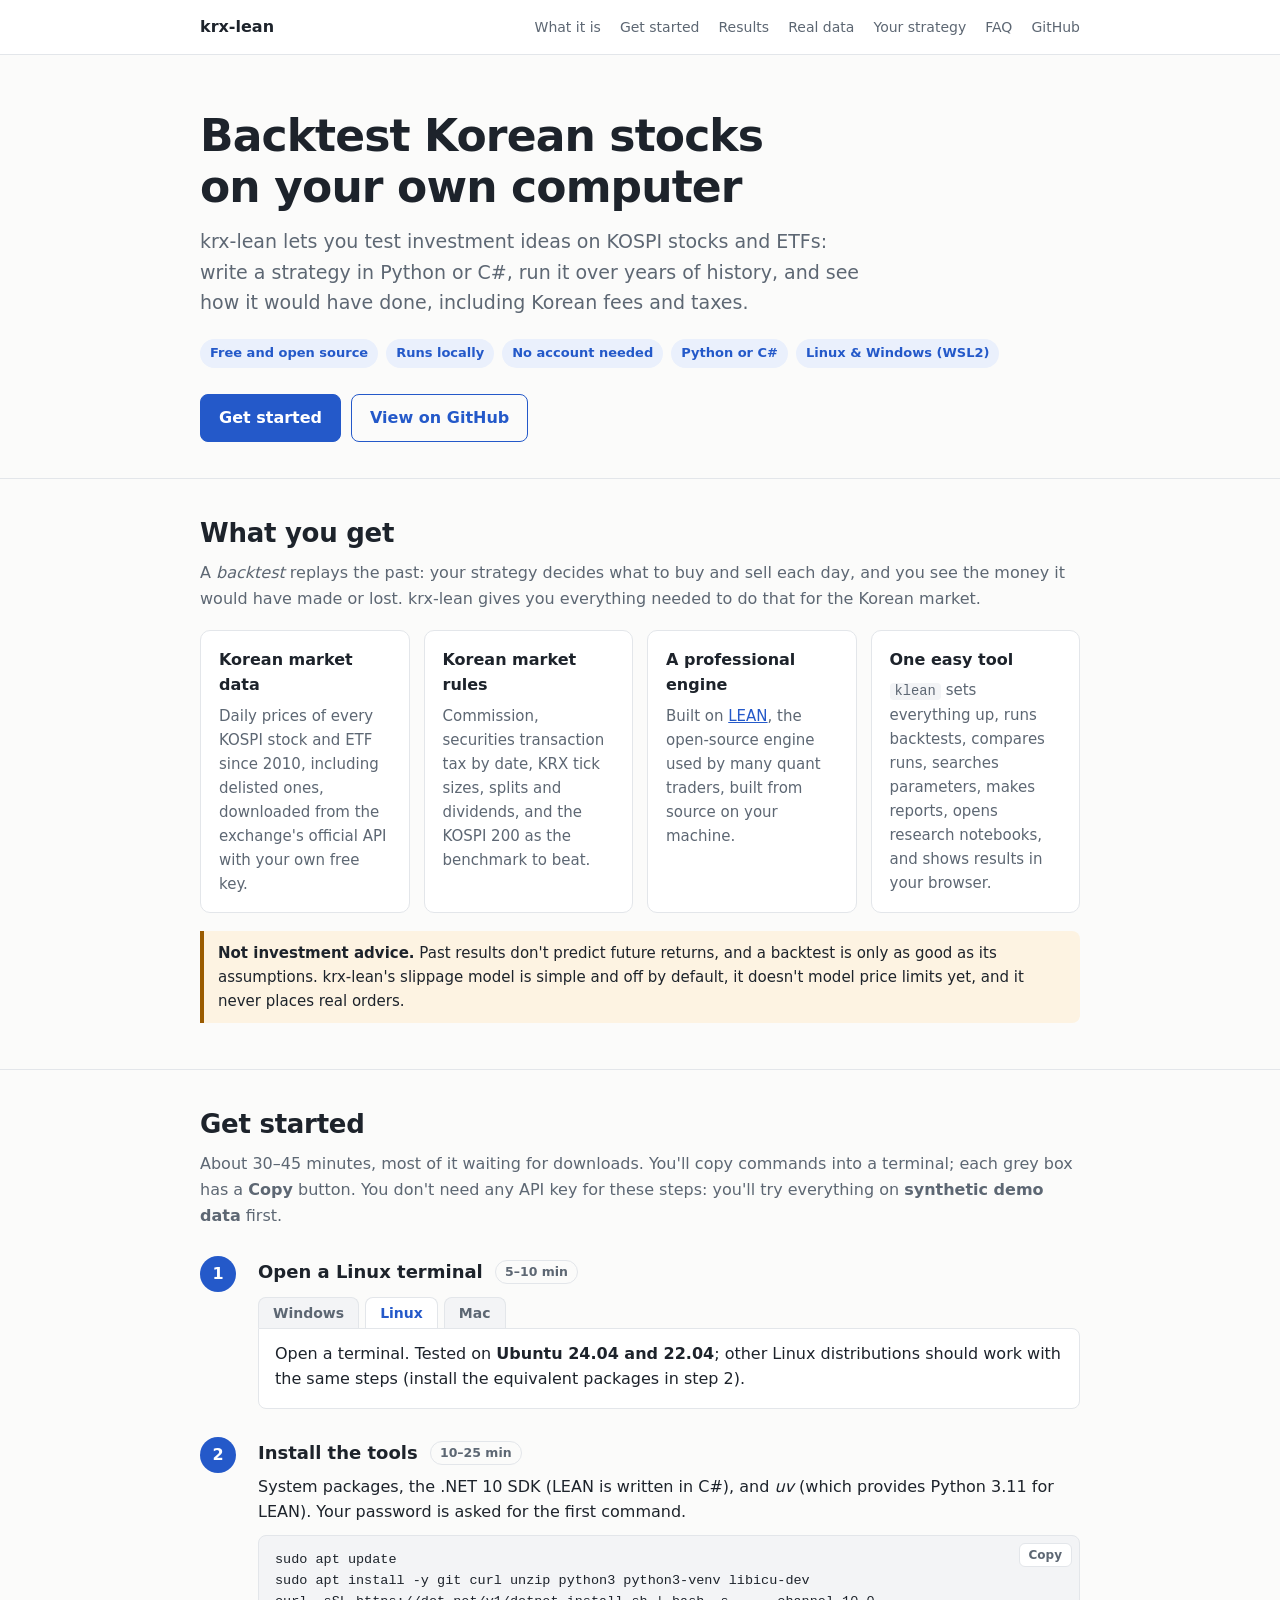
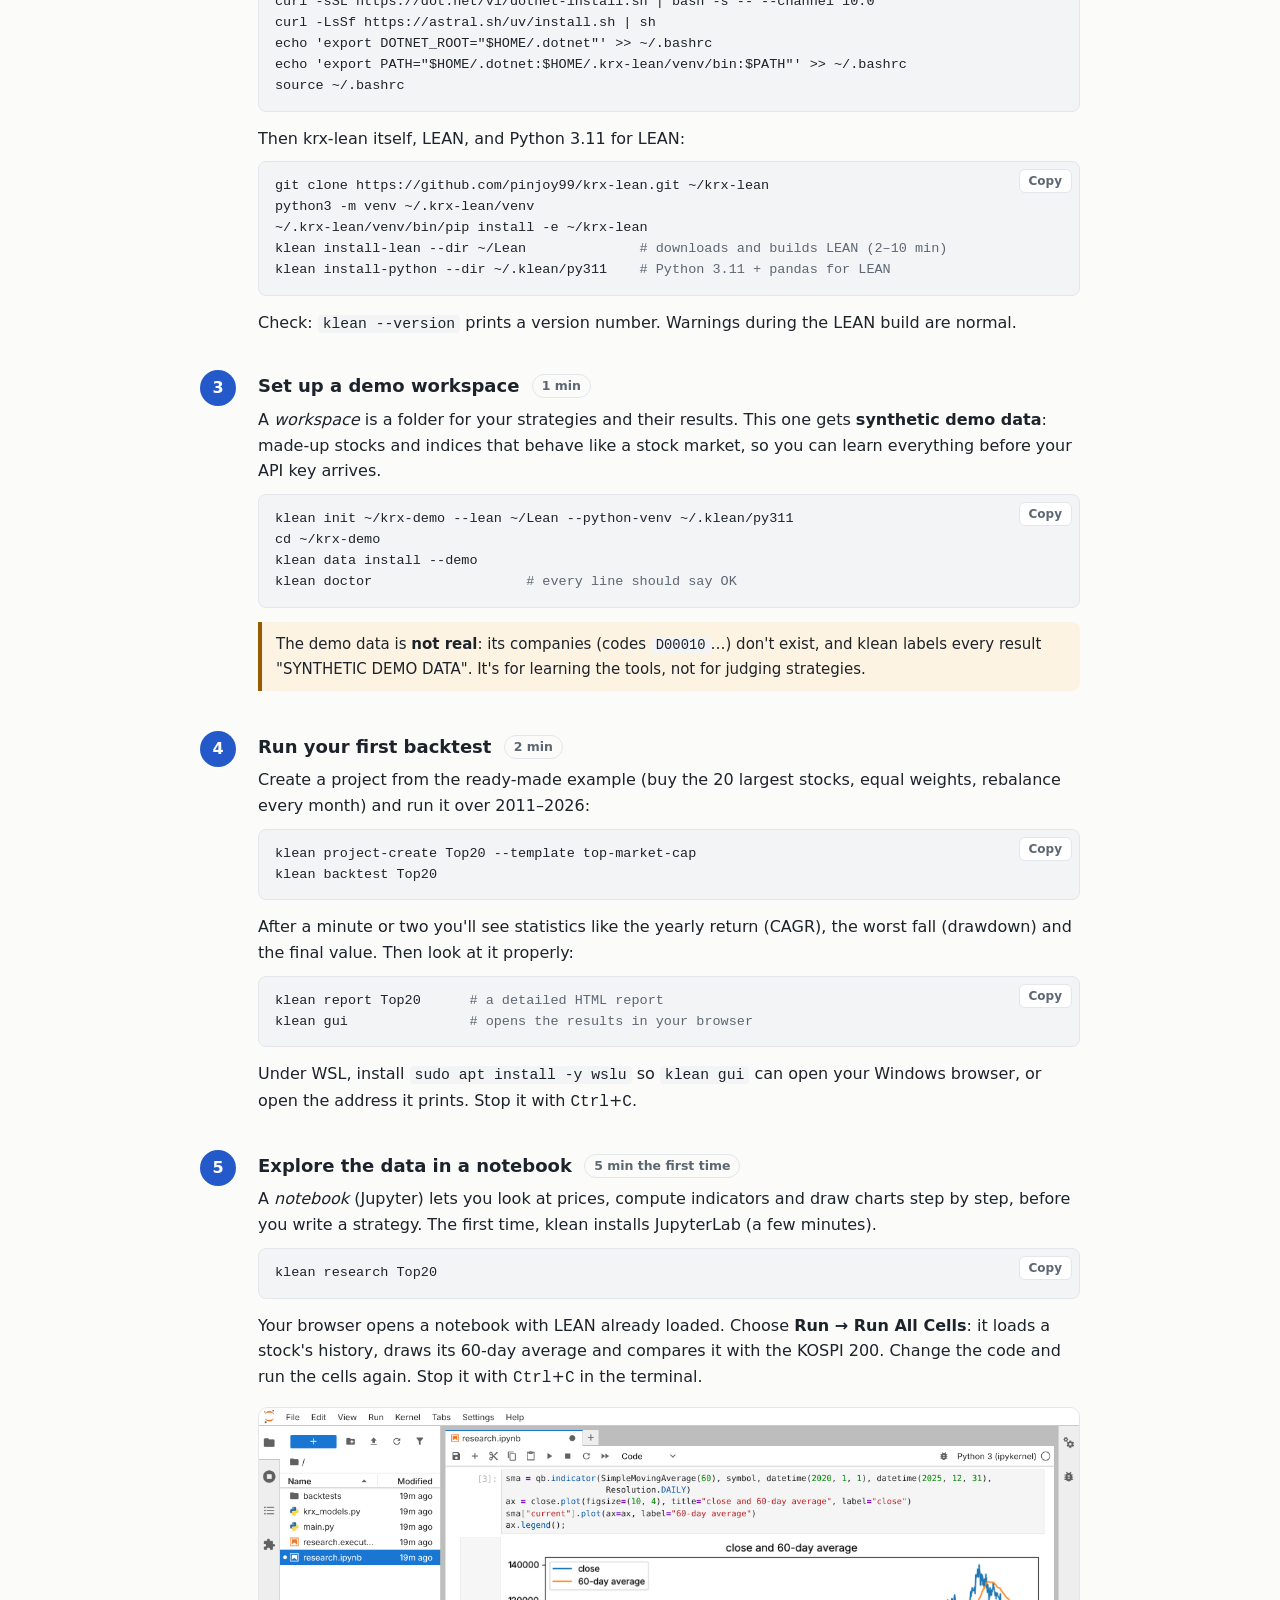
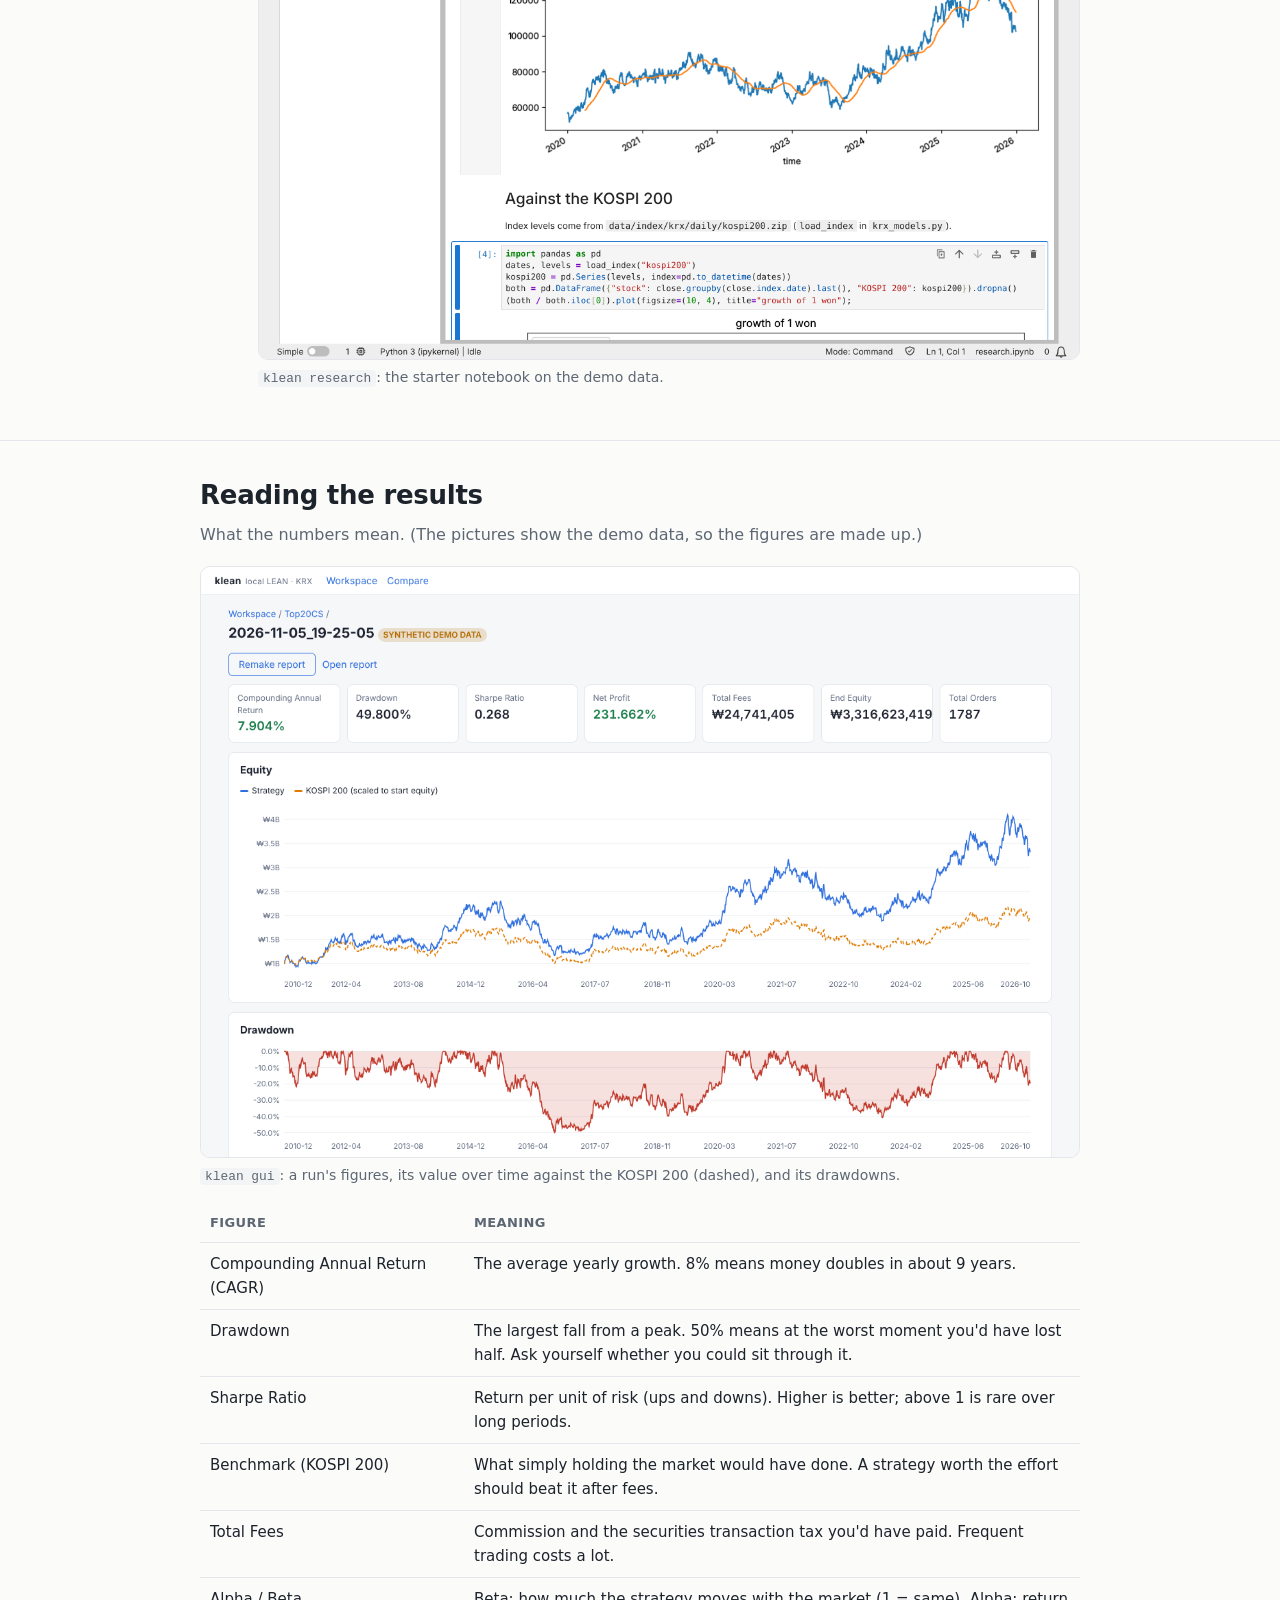
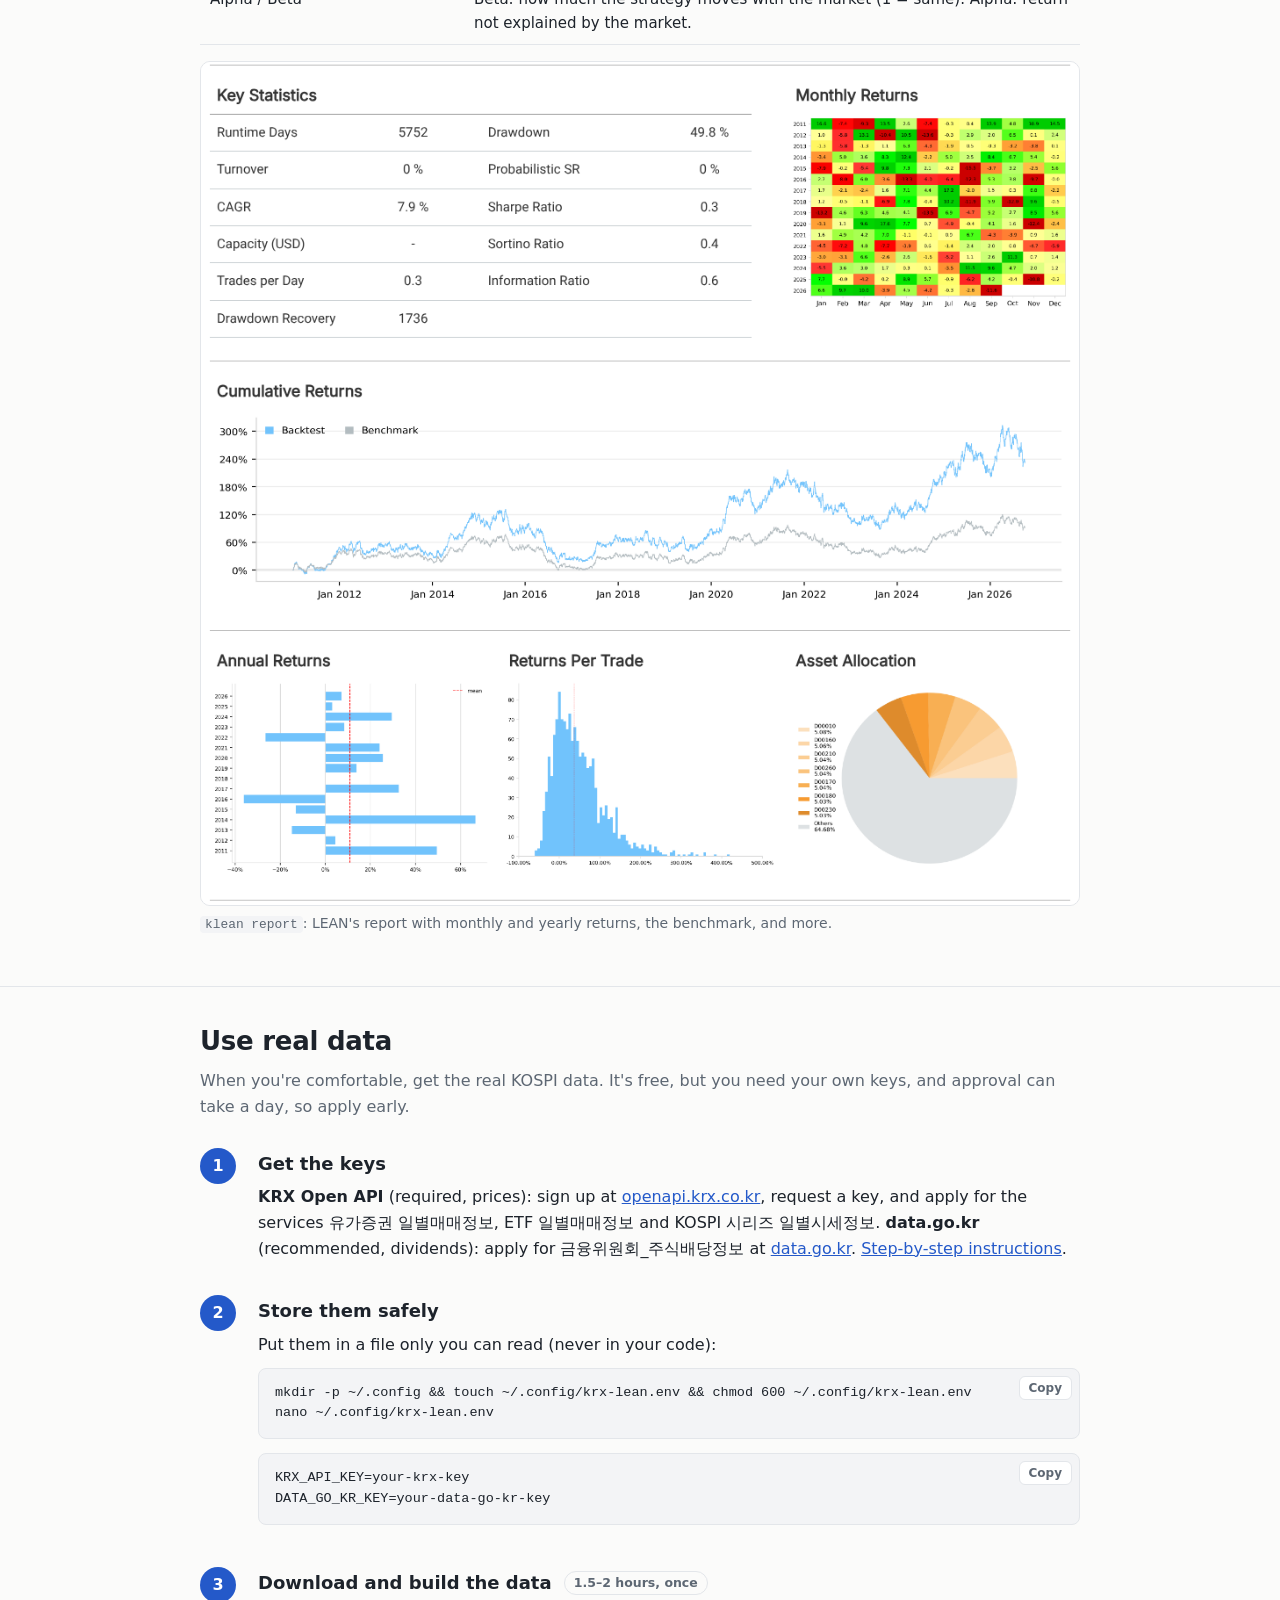
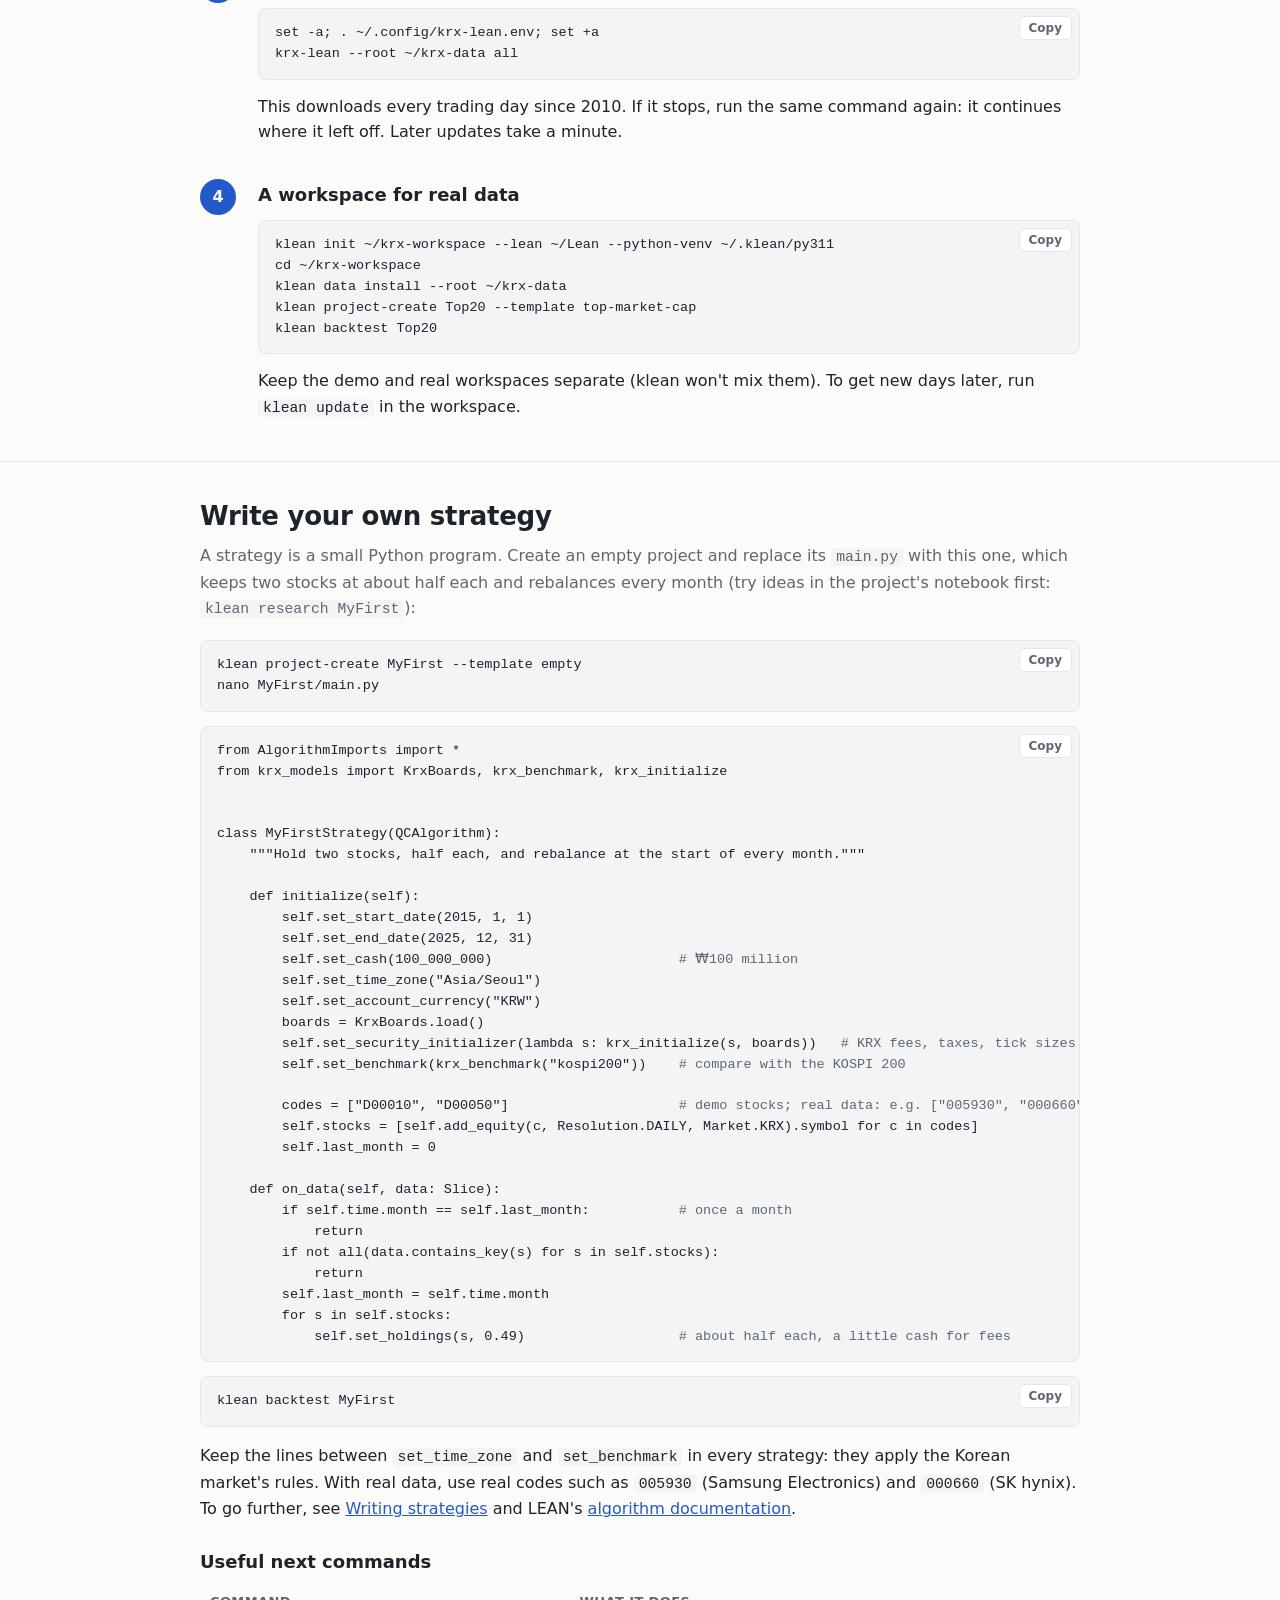
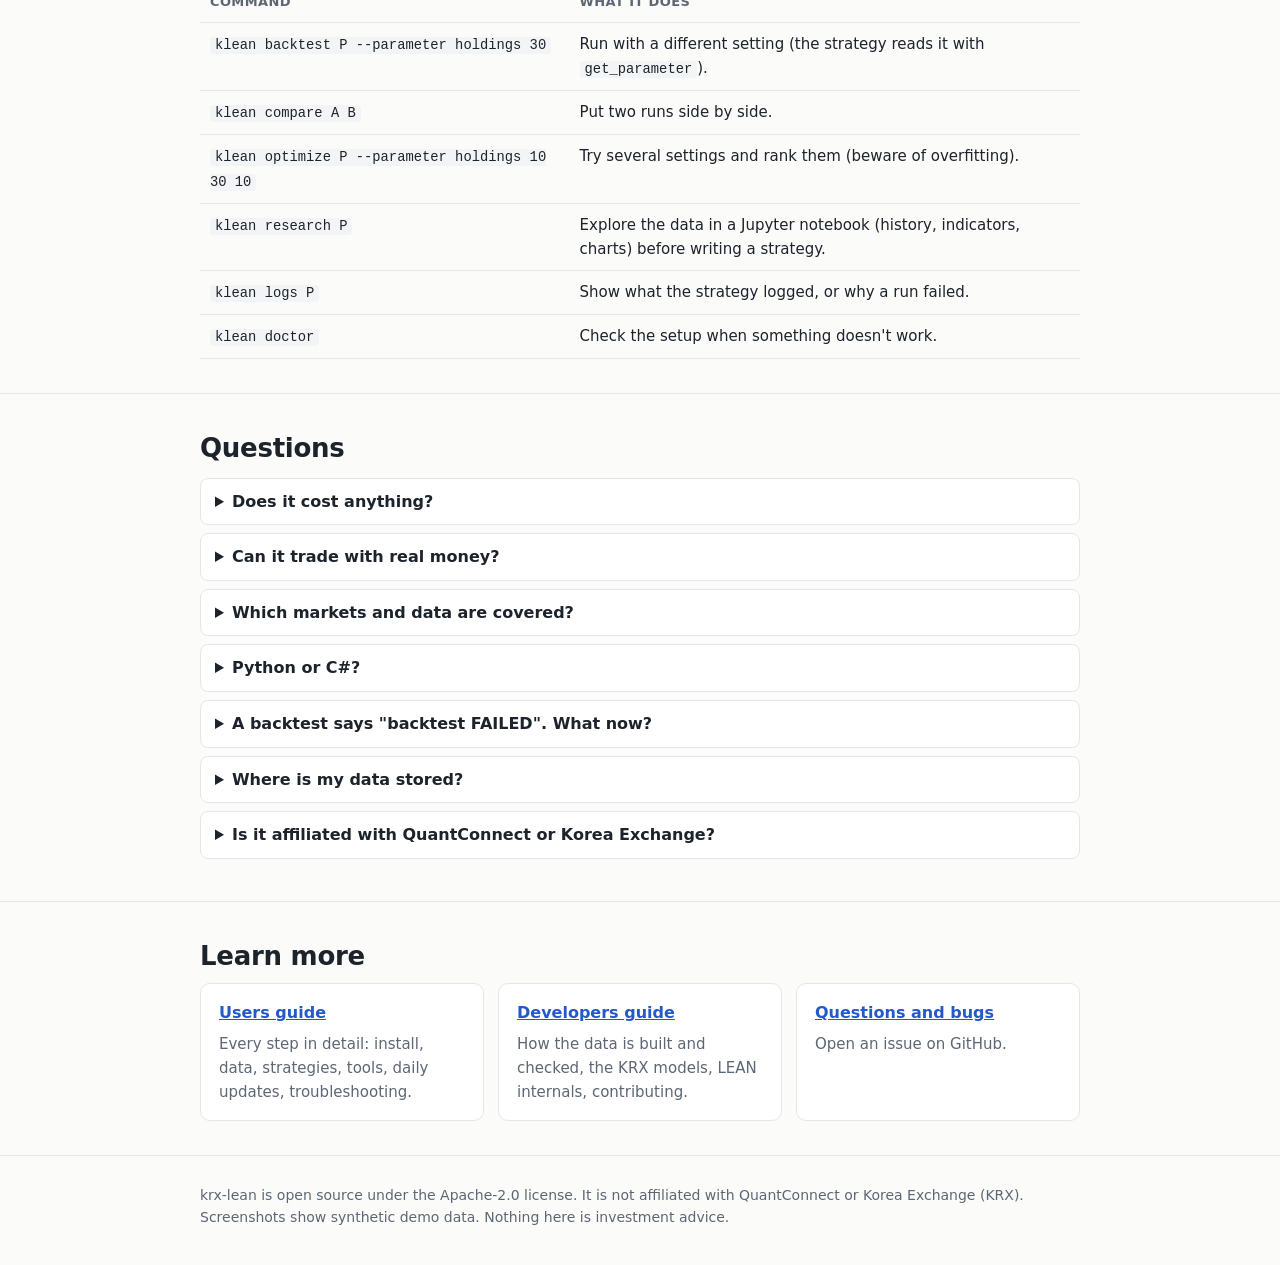
==== docs/index.html @ 88edeed0 "0.0.6: slippage model, klean update, models check - KrxSlippageModel in C# and Python: N KRX ticks p" ====
<!doctype html>
<html lang="en">
<head>
<meta charset="utf-8">
<meta name="viewport" content="width=device-width, initial-scale=1">
<title>krx-lean · Backtest Korean stocks on your own computer</title>
<link rel="icon" href="data:image/svg+xml,%3Csvg xmlns='http://www.w3.org/2000/svg' viewBox='0 0 32 32'%3E%3Crect width='32' height='32' rx='7' fill='%232459c9'/%3E%3Cpath d='M7 22l6-7 5 4 7-9' stroke='white' stroke-width='3' fill='none' stroke-linecap='round' stroke-linejoin='round'/%3E%3C/svg%3E">
<meta name="description" content="A beginner's guide to krx-lean: test KOSPI stock and ETF strategies in Python or C# with the open-source LEAN engine, locally and for free.">
<style>
:root {
  --bg: #fbfbfa; --panel: #ffffff; --ink: #1d232b; --muted: #5d6773; --line: #e3e6ea;
  --accent: #2459c9; --accent-soft: #eaf0fc; --code-bg: #f3f4f6; --warn: #9a5b00; --warn-soft: #fdf3e2;
  --good: #1a7f4b; --radius: 10px;
  --mono: ui-monospace, SFMono-Regular, Menlo, Consolas, "Liberation Mono", monospace;
}
@media (prefers-color-scheme: dark) {
  :root {
    --bg: #14171b; --panel: #1b1f24; --ink: #e6e9ed; --muted: #a0a9b4; --line: #2c323a;
    --accent: #7aa2ff; --accent-soft: #1e2a42; --code-bg: #20252c; --warn: #f0b350; --warn-soft: #2e2618;
    --good: #4cc38a;
  }
}
* { box-sizing: border-box; }
html { scroll-behavior: smooth; }
body { margin: 0; background: var(--bg); color: var(--ink);
  font: 16px/1.6 system-ui, -apple-system, "Segoe UI", Roboto, "Noto Sans KR", sans-serif; }
a { color: var(--accent); }
.wrap { max-width: 920px; margin: 0 auto; padding: 0 20px; }
header.top { border-bottom: 1px solid var(--line); background: var(--panel); position: sticky; top: 0; z-index: 5; }
header.top .wrap { display: flex; align-items: center; gap: 18px; height: 54px; overflow-x: auto; white-space: nowrap; }
header.top .brand { font-weight: 700; margin-right: auto; text-decoration: none; color: var(--ink); }
header.top nav a { color: var(--muted); text-decoration: none; font-size: 14px; margin-left: 14px; }
header.top nav a:hover { color: var(--accent); }
.hero { padding-top: 56px; padding-bottom: 36px; }
.hero h1 { font-size: clamp(30px, 5vw, 44px); line-height: 1.15; margin: 0 0 14px; letter-spacing: -0.02em; }
.hero p.lead { font-size: 19px; color: var(--muted); max-width: 680px; margin: 0 0 22px; }
.pills { display: flex; flex-wrap: wrap; gap: 8px; margin-bottom: 26px; }
.pill { font-size: 13px; padding: 4px 10px; border-radius: 999px; background: var(--accent-soft); color: var(--accent); font-weight: 600; }
.btns { display: flex; flex-wrap: wrap; gap: 10px; }
.btn { display: inline-block; padding: 10px 18px; border-radius: 8px; font-weight: 600; text-decoration: none; border: 1px solid var(--accent); }
.btn.primary { background: var(--accent); color: #fff; }
.btn.secondary { color: var(--accent); background: transparent; }
section { padding: 34px 0; border-top: 1px solid var(--line); }
section, .hero { scroll-margin-top: 60px; }
h2 { font-size: 26px; margin: 0 0 6px; letter-spacing: -0.01em; }
h3 { font-size: 18px; margin: 26px 0 6px; }
.sub { color: var(--muted); margin: 0 0 18px; }
.grid { display: grid; grid-template-columns: repeat(auto-fit, minmax(200px, 1fr)); gap: 14px; }
.card { background: var(--panel); border: 1px solid var(--line); border-radius: var(--radius); padding: 16px 18px; }
.card h3 { margin: 0 0 6px; font-size: 16px; }
.card p { margin: 0; color: var(--muted); font-size: 15px; }
.step { display: grid; grid-template-columns: 44px 1fr; gap: 14px; margin-top: 26px; }
.step .num { width: 36px; height: 36px; border-radius: 50%; background: var(--accent); color: #fff; font-weight: 700;
  display: grid; place-items: center; margin-top: 2px; }
.step > div { min-width: 0; }
.step h3 { margin: 4px 0 6px; }
.step p { margin: 6px 0; }
.code { position: relative; margin: 10px 0 14px; }
pre { margin: 0; background: var(--code-bg); border: 1px solid var(--line); border-radius: 8px; padding: 14px 16px;
  overflow-x: auto; font: 13.5px/1.55 var(--mono); }
code { font-family: var(--mono); font-size: 0.92em; background: var(--code-bg); padding: 1px 5px; border-radius: 4px; }
pre code { background: none; padding: 0; font-size: inherit; }
pre .c { color: var(--muted); }
.copy { position: absolute; top: 8px; right: 8px; font: 600 12px system-ui, sans-serif; padding: 4px 9px; border-radius: 6px;
  border: 1px solid var(--line); background: var(--panel); color: var(--muted); cursor: pointer; }
.copy:hover { color: var(--accent); border-color: var(--accent); }
.note { border-left: 4px solid var(--accent); background: var(--accent-soft); padding: 10px 14px; border-radius: 0 8px 8px 0; margin: 12px 0; font-size: 15px; }
.note.warn { border-color: var(--warn); background: var(--warn-soft); }
.time { display: inline-block; font-size: 12.5px; font-weight: 600; color: var(--muted); border: 1px solid var(--line);
  border-radius: 999px; padding: 1px 9px; margin-left: 6px; vertical-align: 2px; }
figure { margin: 16px 0; }
figure img { width: 100%; height: auto; border: 1px solid var(--line); border-radius: var(--radius); display: block; background: #fff; }
figcaption { color: var(--muted); font-size: 14px; margin-top: 6px; }
table { width: 100%; border-collapse: collapse; font-size: 15px; }
td code { overflow-wrap: anywhere; }
th, td { text-align: left; padding: 9px 10px; border-bottom: 1px solid var(--line); vertical-align: top; }
th { color: var(--muted); font-weight: 600; font-size: 13px; text-transform: uppercase; letter-spacing: 0.03em; }
details { background: var(--panel); border: 1px solid var(--line); border-radius: 8px; padding: 10px 14px; margin: 8px 0; }
details summary { cursor: pointer; font-weight: 600; }
details p { margin: 8px 0 2px; color: var(--muted); }
.tabs { display: flex; gap: 6px; margin: 10px 0 0; flex-wrap: wrap; }
.tabs button { font: 600 14px system-ui, sans-serif; padding: 7px 14px; border-radius: 8px 8px 0 0; border: 1px solid var(--line);
  border-bottom: none; background: var(--code-bg); color: var(--muted); cursor: pointer; }
.tabs button[aria-selected="true"] { background: var(--panel); color: var(--accent); }
.tabpanel { border: 1px solid var(--line); border-radius: 0 8px 8px 8px; background: var(--panel); padding: 6px 16px 10px; }
.tabpanel[hidden] { display: none; }
footer { border-top: 1px solid var(--line); padding: 28px 0 40px; color: var(--muted); font-size: 14px; }
@media (max-width: 560px) {
  .step { grid-template-columns: 1fr; gap: 4px; }
  header.top nav a { margin-left: 8px; }
}
</style>
</head>
<body>

<header class="top">
  <div class="wrap">
    <a class="brand" href="#">krx-lean</a>
    <nav>
      <a href="#what">What it is</a>
      <a href="#start">Get started</a>
      <a href="#results">Results</a>
      <a href="#real-data">Real data</a>
      <a href="#strategy">Your strategy</a>
      <a href="#faq">FAQ</a>
      <a href="https://github.com/pinjoy99/krx-lean">GitHub</a>
    </nav>
  </div>
</header>

<main>
<div class="hero wrap">
  <h1>Backtest Korean stocks<br>on your own computer</h1>
  <p class="lead">krx-lean lets you test investment ideas on KOSPI stocks and ETFs: write a strategy in
    Python or C#, run it over years of history, and see how it would have done, including Korean fees and taxes.</p>
  <div class="pills">
    <span class="pill">Free and open source</span>
    <span class="pill">Runs locally</span>
    <span class="pill">No account needed</span>
    <span class="pill">Python or C#</span>
    <span class="pill">Linux &amp; Windows (WSL2)</span>
  </div>
  <div class="btns">
    <a class="btn primary" href="#start">Get started</a>
    <a class="btn secondary" href="https://github.com/pinjoy99/krx-lean">View on GitHub</a>
  </div>
</div>

<section id="what">
  <div class="wrap">
    <h2>What you get</h2>
    <p class="sub">A <em>backtest</em> replays the past: your strategy decides what to buy and sell each day, and you see
      the money it would have made or lost. krx-lean gives you everything needed to do that for the Korean market.</p>
    <div class="grid">
      <div class="card"><h3>Korean market data</h3><p>Daily prices of every KOSPI stock and ETF since 2010, including
        delisted ones, downloaded from the exchange's official API with your own free key.</p></div>
      <div class="card"><h3>Korean market rules</h3><p>Commission, securities transaction tax by date, KRX tick sizes,
        splits and dividends, and the KOSPI 200 as the benchmark to beat.</p></div>
      <div class="card"><h3>A professional engine</h3><p>Built on <a href="https://github.com/QuantConnect/Lean">LEAN</a>,
        the open-source engine used by many quant traders, built from source on your machine.</p></div>
      <div class="card"><h3>One easy tool</h3><p><code>klean</code> sets everything up, runs backtests, compares runs,
        searches parameters, makes reports, opens research notebooks, and shows results in your browser.</p></div>
    </div>
    <div class="note warn" style="margin-top:18px"><strong>Not investment advice.</strong> Past results don't
      predict future returns, and a backtest is only as good as its assumptions. krx-lean's slippage model is simple
      and off by default, it doesn't model price limits yet, and it never places real orders.</div>
  </div>
</section>

<section id="start">
  <div class="wrap">
    <h2>Get started</h2>
    <p class="sub">About 30–45 minutes, most of it waiting for downloads. You'll copy commands into a terminal; each
      grey box has a <strong>Copy</strong> button. You don't need any API key for these steps: you'll try everything
      on <strong>synthetic demo data</strong> first.</p>

    <div class="step">
      <div class="num">1</div>
      <div>
        <h3>Open a Linux terminal <span class="time">5–10 min</span></h3>
        <div class="tabs" role="tablist">
          <button role="tab" aria-selected="true" aria-controls="tab-win" id="b-win">Windows</button>
          <button role="tab" aria-selected="false" aria-controls="tab-linux" id="b-linux">Linux</button>
          <button role="tab" aria-selected="false" aria-controls="tab-mac" id="b-mac">Mac</button>
        </div>
        <div class="tabpanel" role="tabpanel" id="tab-win" aria-labelledby="b-win">
          <p>krx-lean runs on Linux. Windows 10/11 can run Linux inside it with <strong>WSL2</strong>. Open
            <em>PowerShell as Administrator</em> (right-click the Start button → Terminal (Admin)) and run:</p>
          <div class="code"><pre><code>wsl --install -d Ubuntu-24.04</code></pre></div>
          <p>Restart when asked, then open <strong>Ubuntu</strong> from the Start menu and choose a user name and
            password. That window is your terminal for everything below. Keep your files in Ubuntu's home folder
            (<code>~</code>), not under <code>/mnt/c</code>, which is much slower.</p>
        </div>
        <div class="tabpanel" role="tabpanel" id="tab-linux" aria-labelledby="b-linux" hidden>
          <p>Open a terminal. Tested on <strong>Ubuntu 24.04 and 22.04</strong>; other Linux distributions should
            work with the same steps (install the equivalent packages in step 2).</p>
        </div>
        <div class="tabpanel" role="tabpanel" id="tab-mac" aria-labelledby="b-mac" hidden>
          <p>macOS isn't supported yet. You can use a Linux virtual machine, or a Windows PC with WSL2.</p>
        </div>
      </div>
    </div>

    <div class="step">
      <div class="num">2</div>
      <div>
        <h3>Install the tools <span class="time">10–25 min</span></h3>
        <p>System packages, the .NET 10 SDK (LEAN is written in C#), and <em>uv</em> (which provides Python 3.11 for
          LEAN). Your password is asked for the first command.</p>
        <div class="code"><pre><code>sudo apt update
sudo apt install -y git curl unzip python3 python3-venv libicu-dev
curl -sSL https://dot.net/v1/dotnet-install.sh | bash -s -- --channel 10.0
curl -LsSf https://astral.sh/uv/install.sh | sh
echo 'export DOTNET_ROOT="$HOME/.dotnet"' &gt;&gt; ~/.bashrc
echo 'export PATH="$HOME/.dotnet:$HOME/.krx-lean/venv/bin:$PATH"' &gt;&gt; ~/.bashrc
source ~/.bashrc</code></pre></div>
        <p>Then krx-lean itself, LEAN, and Python 3.11 for LEAN:</p>
        <div class="code"><pre><code>git clone https://github.com/pinjoy99/krx-lean.git ~/krx-lean
python3 -m venv ~/.krx-lean/venv
~/.krx-lean/venv/bin/pip install -e ~/krx-lean
klean install-lean --dir ~/Lean              <span class="c"># downloads and builds LEAN (2–10 min)</span>
klean install-python --dir ~/.klean/py311    <span class="c"># Python 3.11 + pandas for LEAN</span></code></pre></div>
        <p>Check: <code>klean --version</code> prints a version number. Warnings during the LEAN build are normal.</p>
      </div>
    </div>

    <div class="step">
      <div class="num">3</div>
      <div>
        <h3>Set up a demo workspace <span class="time">1 min</span></h3>
        <p>A <em>workspace</em> is a folder for your strategies and their results. This one gets
          <strong>synthetic demo data</strong>: made-up stocks and indices that behave like a stock market, so you can
          learn everything before your API key arrives.</p>
        <div class="code"><pre><code>klean init ~/krx-demo --lean ~/Lean --python-venv ~/.klean/py311
cd ~/krx-demo
klean data install --demo
klean doctor                   <span class="c"># every line should say OK</span></code></pre></div>
        <div class="note warn">The demo data is <strong>not real</strong>: its companies (codes <code>D00010</code>…)
          don't exist, and klean labels every result "SYNTHETIC DEMO DATA". It's for learning the tools, not for
          judging strategies.</div>
      </div>
    </div>

    <div class="step">
      <div class="num">4</div>
      <div>
        <h3>Run your first backtest <span class="time">2 min</span></h3>
        <p>Create a project from the ready-made example (buy the 20 largest stocks, equal weights, rebalance every
          month) and run it over 2011–2026:</p>
        <div class="code"><pre><code>klean project-create Top20 --template top-market-cap
klean backtest Top20</code></pre></div>
        <p>After a minute or two you'll see statistics like the yearly return (CAGR), the worst fall (drawdown) and
          the final value. Then look at it properly:</p>
        <div class="code"><pre><code>klean report Top20      <span class="c"># a detailed HTML report</span>
klean gui               <span class="c"># opens the results in your browser</span></code></pre></div>
        <p>Under WSL, install <code>sudo apt install -y wslu</code> so <code>klean gui</code> can open your Windows
          browser, or open the address it prints. Stop it with <kbd>Ctrl</kbd>+<kbd>C</kbd>.</p>
      </div>
    </div>

    <div class="step">
      <div class="num">5</div>
      <div>
        <h3>Explore the data in a notebook <span class="time">5 min the first time</span></h3>
        <p>A <em>notebook</em> (Jupyter) lets you look at prices, compute indicators and draw charts step by step,
          before you write a strategy. The first time, klean installs JupyterLab (a few minutes).</p>
        <div class="code"><pre><code>klean research Top20</code></pre></div>
        <p>Your browser opens a notebook with LEAN already loaded. Choose <strong>Run → Run All Cells</strong>: it
          loads a stock's history, draws its 60-day average and compares it with the KOSPI 200. Change the code and run
          the cells again. Stop it with <kbd>Ctrl</kbd>+<kbd>C</kbd> in the terminal.</p>
        <figure>
          <img src="assets/research.png" width="1280" height="860" loading="lazy"
               alt="JupyterLab with the starter research notebook: code that loads a stock's daily history and a 60-day moving average, and the resulting chart">
          <figcaption><code>klean research</code>: the starter notebook on the demo data.</figcaption>
        </figure>
      </div>
    </div>
  </div>
</section>

<section id="results">
  <div class="wrap">
    <h2>Reading the results</h2>
    <p class="sub">What the numbers mean. (The pictures show the demo data, so the figures are made up.)</p>
    <figure>
      <img src="assets/gui-run.png" width="1280" height="860" loading="lazy"
           alt="klean's browser view of a backtest: summary figures, the strategy's equity curve against the KOSPI 200, and the drawdown chart">
      <figcaption><code>klean gui</code>: a run's figures, its value over time against the KOSPI 200 (dashed), and its drawdowns.</figcaption>
    </figure>
    <table>
      <tr><th style="width:30%">Figure</th><th>Meaning</th></tr>
      <tr><td>Compounding Annual Return (CAGR)</td><td>The average yearly growth. 8% means money doubles in about 9 years.</td></tr>
      <tr><td>Drawdown</td><td>The largest fall from a peak. 50% means at the worst moment you'd have lost half. Ask yourself whether you could sit through it.</td></tr>
      <tr><td>Sharpe Ratio</td><td>Return per unit of risk (ups and downs). Higher is better; above 1 is rare over long periods.</td></tr>
      <tr><td>Benchmark (KOSPI 200)</td><td>What simply holding the market would have done. A strategy worth the effort should beat it after fees.</td></tr>
      <tr><td>Total Fees</td><td>Commission and the securities transaction tax you'd have paid. Frequent trading costs a lot.</td></tr>
      <tr><td>Alpha / Beta</td><td>Beta: how much the strategy moves with the market (1 = same). Alpha: return not explained by the market.</td></tr>
    </table>
    <figure>
      <img src="assets/report.png" width="1000" height="960" loading="lazy"
           alt="A page of LEAN's strategy report: key statistics, monthly returns heat map, cumulative returns against the benchmark, annual returns, returns per trade and asset allocation">
      <figcaption><code>klean report</code>: LEAN's report with monthly and yearly returns, the benchmark, and more.</figcaption>
    </figure>
  </div>
</section>

<section id="real-data">
  <div class="wrap">
    <h2>Use real data</h2>
    <p class="sub">When you're comfortable, get the real KOSPI data. It's free, but you need your own keys, and
      approval can take a day, so apply early.</p>

    <div class="step">
      <div class="num">1</div>
      <div>
        <h3>Get the keys</h3>
        <p><strong>KRX Open API</strong> (required, prices): sign up at
          <a href="https://openapi.krx.co.kr/">openapi.krx.co.kr</a>, request a key, and apply for the services
          유가증권 일별매매정보, ETF 일별매매정보 and KOSPI 시리즈 일별시세정보.
          <strong>data.go.kr</strong> (recommended, dividends): apply for 금융위원회_주식배당정보 at
          <a href="https://www.data.go.kr/data/15043284/openapi.do">data.go.kr</a>.
          <a href="https://github.com/pinjoy99/krx-lean/blob/main/docs/user/2-data.md">Step-by-step instructions</a>.</p>
      </div>
    </div>
    <div class="step">
      <div class="num">2</div>
      <div>
        <h3>Store them safely</h3>
        <p>Put them in a file only you can read (never in your code):</p>
        <div class="code"><pre><code>mkdir -p ~/.config &amp;&amp; touch ~/.config/krx-lean.env &amp;&amp; chmod 600 ~/.config/krx-lean.env
nano ~/.config/krx-lean.env</code></pre></div>
        <div class="code"><pre><code>KRX_API_KEY=your-krx-key
DATA_GO_KR_KEY=your-data-go-kr-key</code></pre></div>
      </div>
    </div>
    <div class="step">
      <div class="num">3</div>
      <div>
        <h3>Download and build the data <span class="time">1.5–2 hours, once</span></h3>
        <div class="code"><pre><code>set -a; . ~/.config/krx-lean.env; set +a
krx-lean --root ~/krx-data all</code></pre></div>
        <p>This downloads every trading day since 2010. If it stops, run the same command again: it continues where it
          left off. Later updates take a minute.</p>
      </div>
    </div>
    <div class="step">
      <div class="num">4</div>
      <div>
        <h3>A workspace for real data</h3>
        <div class="code"><pre><code>klean init ~/krx-workspace --lean ~/Lean --python-venv ~/.klean/py311
cd ~/krx-workspace
klean data install --root ~/krx-data
klean project-create Top20 --template top-market-cap
klean backtest Top20</code></pre></div>
        <p>Keep the demo and real workspaces separate (klean won't mix them). To get new days later, run
          <code>klean update</code> in the workspace.</p>
      </div>
    </div>
  </div>
</section>

<section id="strategy">
  <div class="wrap">
    <h2>Write your own strategy</h2>
    <p class="sub">A strategy is a small Python program. Create an empty project and replace its <code>main.py</code>
      with this one, which keeps two stocks at about half each and rebalances every month (try ideas in the
      project's notebook first: <code>klean research MyFirst</code>):</p>
    <div class="code"><pre><code>klean project-create MyFirst --template empty
nano MyFirst/main.py</code></pre></div>
    <div class="code"><pre><code>from AlgorithmImports import *
from krx_models import KrxBoards, krx_benchmark, krx_initialize


class MyFirstStrategy(QCAlgorithm):
    """Hold two stocks, half each, and rebalance at the start of every month."""

    def initialize(self):
        self.set_start_date(2015, 1, 1)
        self.set_end_date(2025, 12, 31)
        self.set_cash(100_000_000)                       <span class="c"># ₩100 million</span>
        self.set_time_zone("Asia/Seoul")
        self.set_account_currency("KRW")
        boards = KrxBoards.load()
        self.set_security_initializer(lambda s: krx_initialize(s, boards))   <span class="c"># KRX fees, taxes, tick sizes</span>
        self.set_benchmark(krx_benchmark("kospi200"))    <span class="c"># compare with the KOSPI 200</span>

        codes = ["D00010", "D00050"]                     <span class="c"># demo stocks; real data: e.g. ["005930", "000660"]</span>
        self.stocks = [self.add_equity(c, Resolution.DAILY, Market.KRX).symbol for c in codes]
        self.last_month = 0

    def on_data(self, data: Slice):
        if self.time.month == self.last_month:           <span class="c"># once a month</span>
            return
        if not all(data.contains_key(s) for s in self.stocks):
            return
        self.last_month = self.time.month
        for s in self.stocks:
            self.set_holdings(s, 0.49)                   <span class="c"># about half each, a little cash for fees</span></code></pre></div>
    <div class="code"><pre><code>klean backtest MyFirst</code></pre></div>
    <p>Keep the lines between <code>set_time_zone</code> and <code>set_benchmark</code> in every strategy: they apply the
      Korean market's rules. With real data, use real codes such as <code>005930</code> (Samsung Electronics) and
      <code>000660</code> (SK hynix). To go further, see
      <a href="https://github.com/pinjoy99/krx-lean/blob/main/docs/user/4-strategies.md">Writing strategies</a> and
      LEAN's <a href="https://www.quantconnect.com/docs/v2/writing-algorithms">algorithm documentation</a>.</p>

    <h3>Useful next commands</h3>
    <table>
      <tr><th style="width:42%">Command</th><th>What it does</th></tr>
      <tr><td><code>klean backtest P --parameter holdings 30</code></td><td>Run with a different setting (the strategy reads it with <code>get_parameter</code>).</td></tr>
      <tr><td><code>klean compare A B</code></td><td>Put two runs side by side.</td></tr>
      <tr><td><code>klean optimize P --parameter holdings 10 30 10</code></td><td>Try several settings and rank them (beware of overfitting).</td></tr>
      <tr><td><code>klean research P</code></td><td>Explore the data in a Jupyter notebook (history, indicators, charts) before writing a strategy.</td></tr>
      <tr><td><code>klean logs P</code></td><td>Show what the strategy logged, or why a run failed.</td></tr>
      <tr><td><code>klean doctor</code></td><td>Check the setup when something doesn't work.</td></tr>
    </table>
  </div>
</section>

<section id="faq">
  <div class="wrap">
    <h2>Questions</h2>
    <details><summary>Does it cost anything?</summary>
      <p>No. krx-lean, LEAN and the data APIs are free. You don't need a QuantConnect account or subscription.</p></details>
    <details><summary>Can it trade with real money?</summary>
      <p>Not yet. It only tests strategies on history. Nothing connects to a broker.</p></details>
    <details><summary>Which markets and data are covered?</summary>
      <p>KOSPI stocks and ETFs, daily prices from 2010. KOSDAQ, KONEX and intraday (minute) data aren't covered yet.</p></details>
    <details><summary>Python or C#?</summary>
      <p>Either: they give identical results. Python is easier to start with; C# runs several times faster, which helps
        with long tests and optimizations.</p></details>
    <details><summary>A backtest says "backtest FAILED". What now?</summary>
      <p>klean prints the error from your strategy right below it, often with the line number. Fix that line and run
        again. <code>klean logs PROJECT --console</code> shows LEAN's full output, and the
        <a href="https://github.com/pinjoy99/krx-lean/blob/main/docs/user/7-troubleshooting.md">troubleshooting page</a>
        lists common messages.</p></details>
    <details><summary>Where is my data stored?</summary>
      <p>Only on your computer: downloads in <code>~/krx-data</code>, strategies and results in your workspaces. Don't share
        or publish the downloaded data: it's subject to the sources' terms.</p></details>
    <details><summary>Is it affiliated with QuantConnect or Korea Exchange?</summary>
      <p>No. krx-lean is an independent open-source project that uses LEAN (Apache-2.0) unmodified.</p></details>
  </div>
</section>

<section id="more">
  <div class="wrap">
    <h2>Learn more</h2>
    <div class="grid">
      <div class="card"><h3><a href="https://github.com/pinjoy99/krx-lean/tree/main/docs/user">Users guide</a></h3>
        <p>Every step in detail: install, data, strategies, tools, daily updates, troubleshooting.</p></div>
      <div class="card"><h3><a href="https://github.com/pinjoy99/krx-lean/tree/main/docs/dev">Developers guide</a></h3>
        <p>How the data is built and checked, the KRX models, LEAN internals, contributing.</p></div>
      <div class="card"><h3><a href="https://github.com/pinjoy99/krx-lean/issues">Questions and bugs</a></h3>
        <p>Open an issue on GitHub.</p></div>
    </div>
  </div>
</section>
</main>

<footer>
  <div class="wrap">
    krx-lean is open source under the Apache-2.0 license. It is not affiliated with QuantConnect or Korea Exchange
    (KRX). Screenshots show synthetic demo data. Nothing here is investment advice.
  </div>
</footer>

<script>
// Copy buttons on code blocks
document.querySelectorAll(".code").forEach(box => {
  const btn = document.createElement("button");
  btn.className = "copy"; btn.type = "button"; btn.textContent = "Copy";
  btn.addEventListener("click", async () => {
    const text = box.querySelector("pre").innerText.replace(/\s+$/, "") + "\n";
    try { await navigator.clipboard.writeText(text); btn.textContent = "Copied"; }
    catch (e) { btn.textContent = "Select and copy"; }
    setTimeout(() => btn.textContent = "Copy", 1600);
  });
  box.appendChild(btn);
});
// Windows / Linux / Mac tabs
const tabs = [...document.querySelectorAll('[role="tab"]')];
tabs.forEach(tab => tab.addEventListener("click", () => {
  tabs.forEach(t => {
    const on = t === tab;
    t.setAttribute("aria-selected", on);
    document.getElementById(t.getAttribute("aria-controls")).hidden = !on;
  });
}));
if (/Linux/.test(navigator.userAgent) && !/Android/.test(navigator.userAgent)) tabs[1].click();
else if (/Mac/.test(navigator.platform || navigator.userAgent)) tabs[2].click();
</script>
</body>
</html>
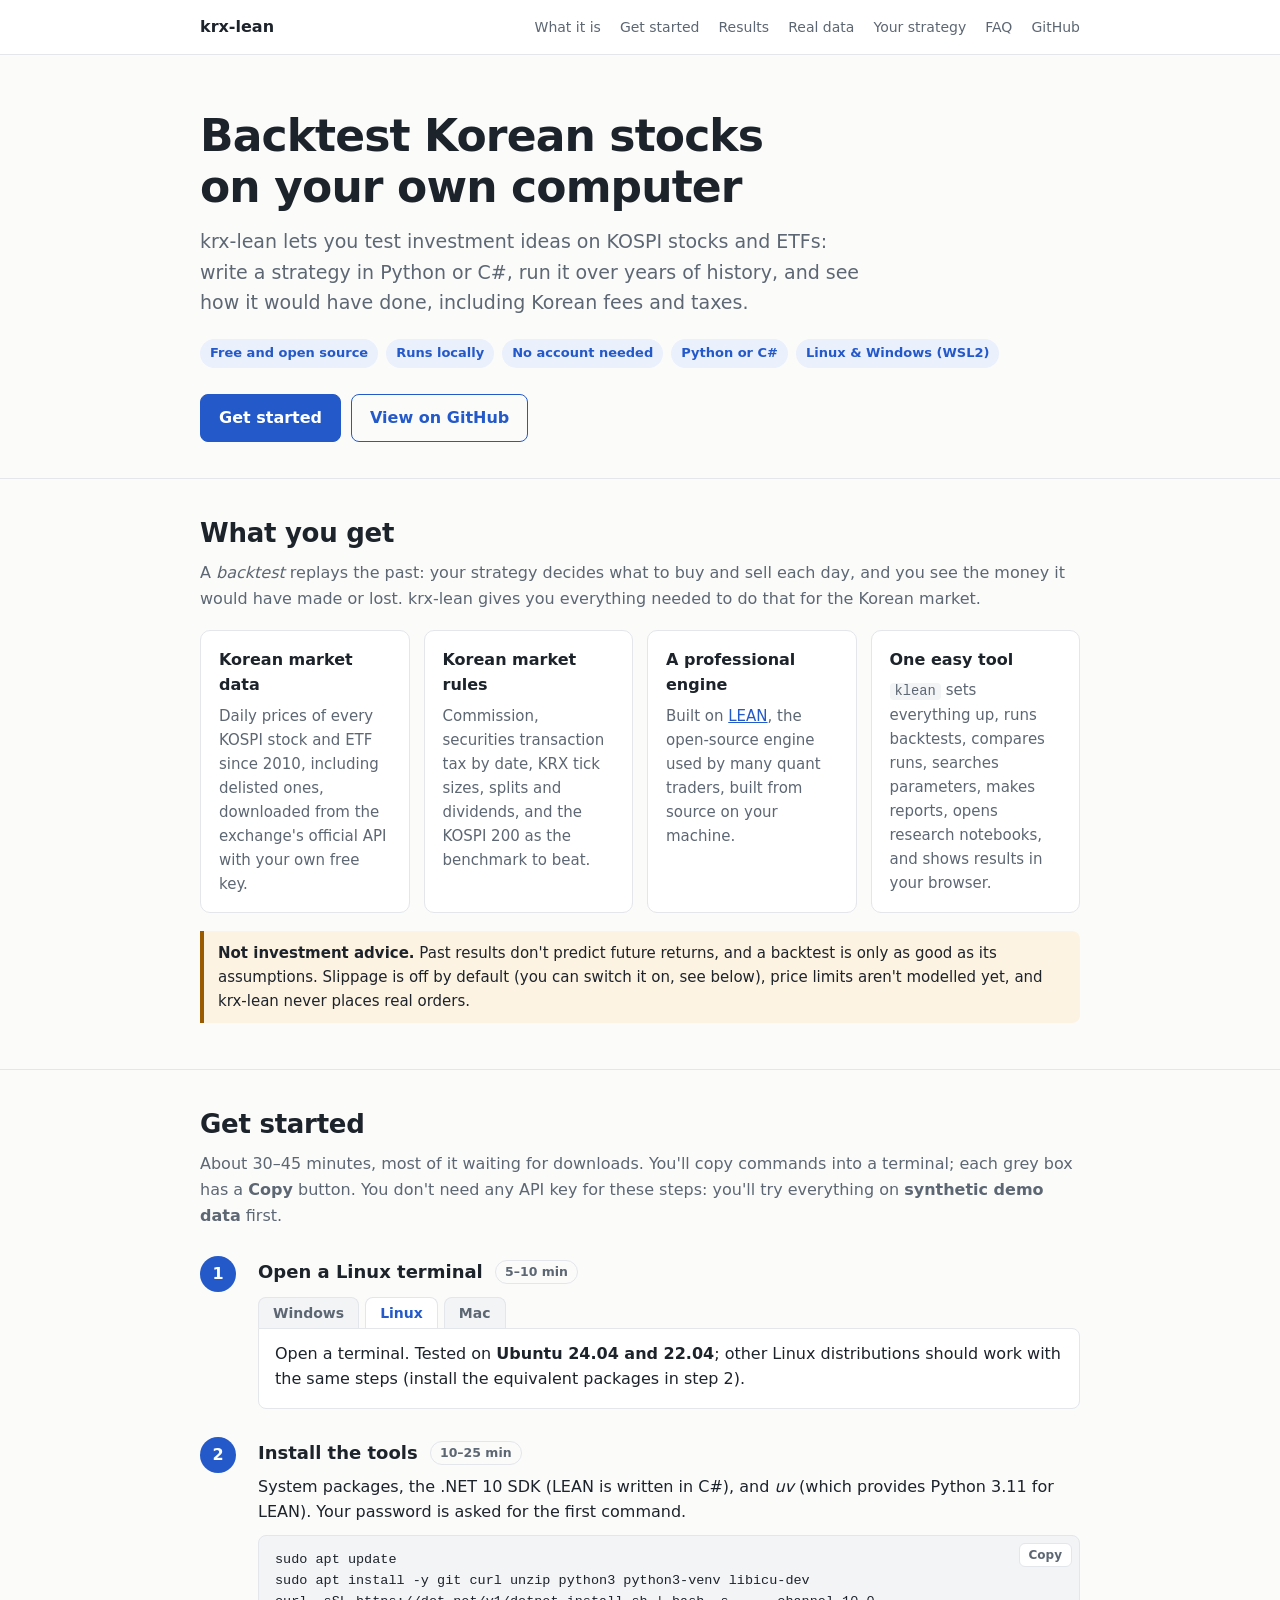
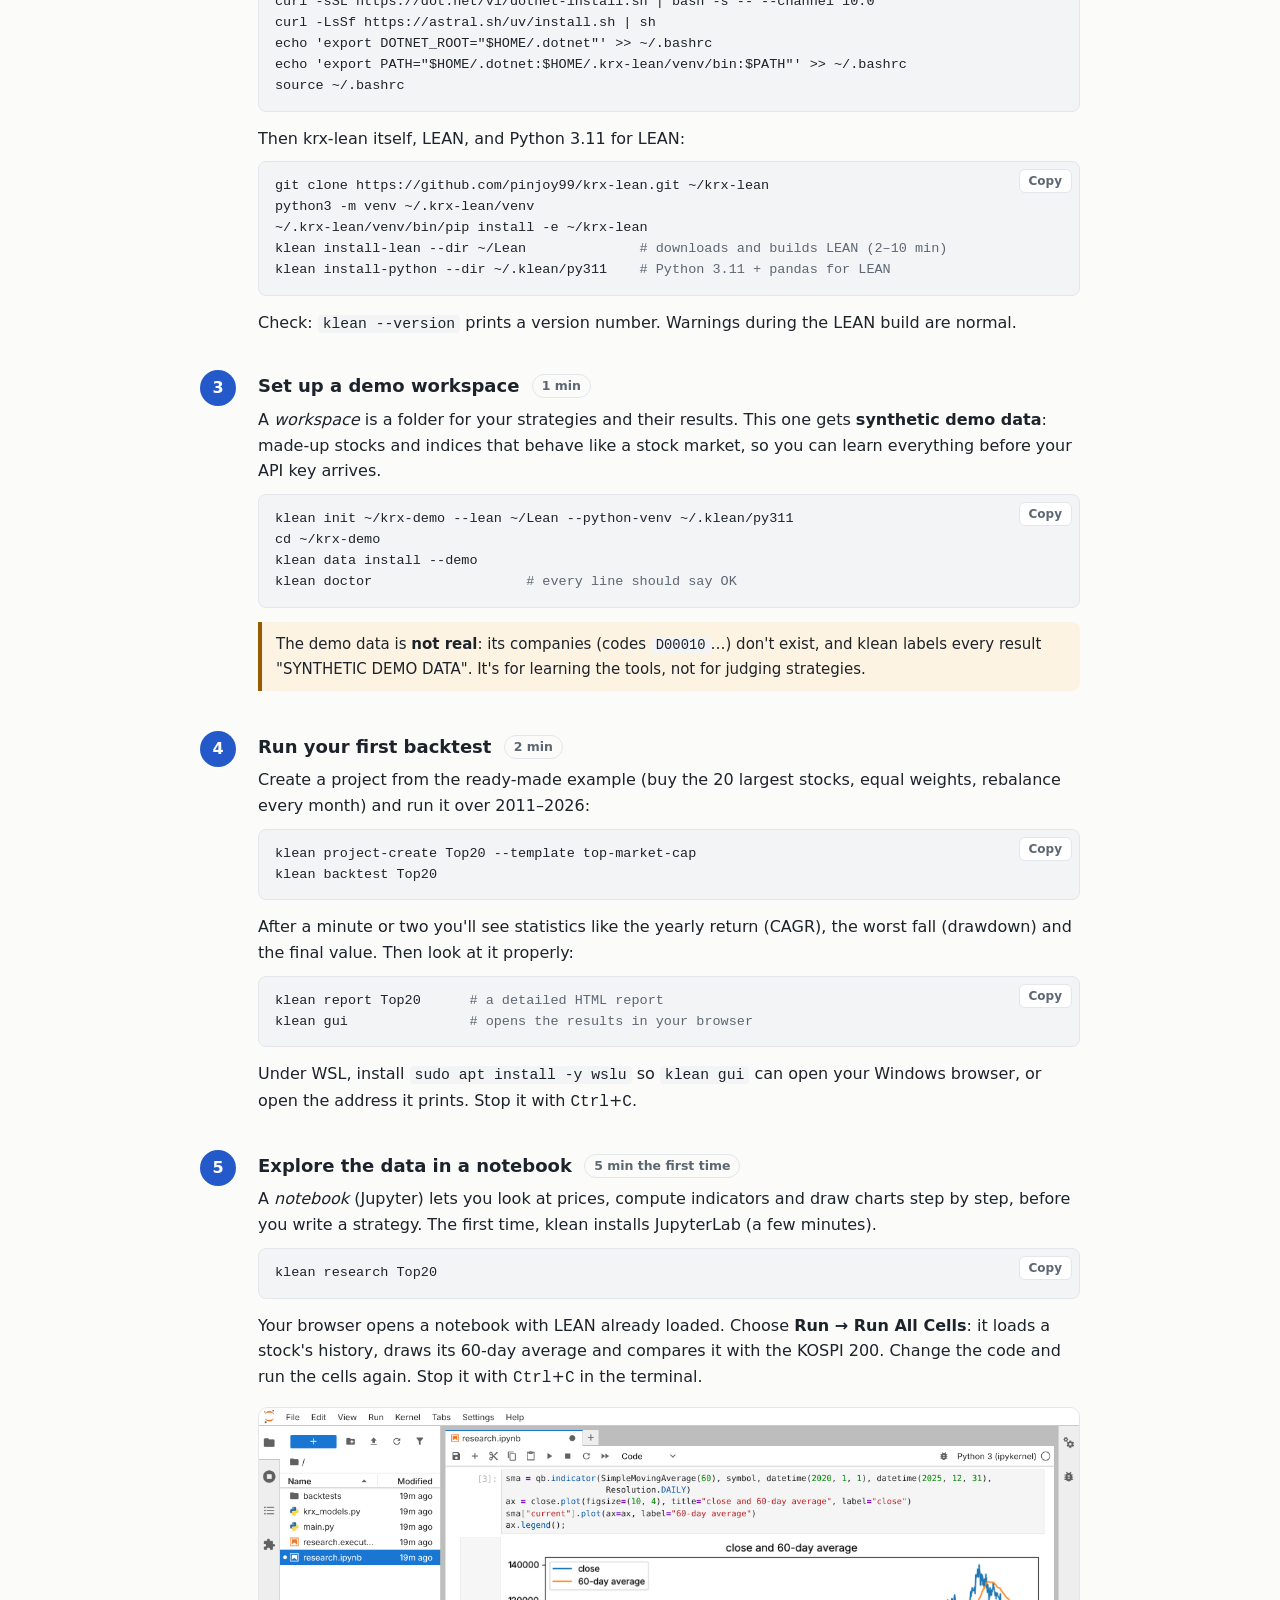
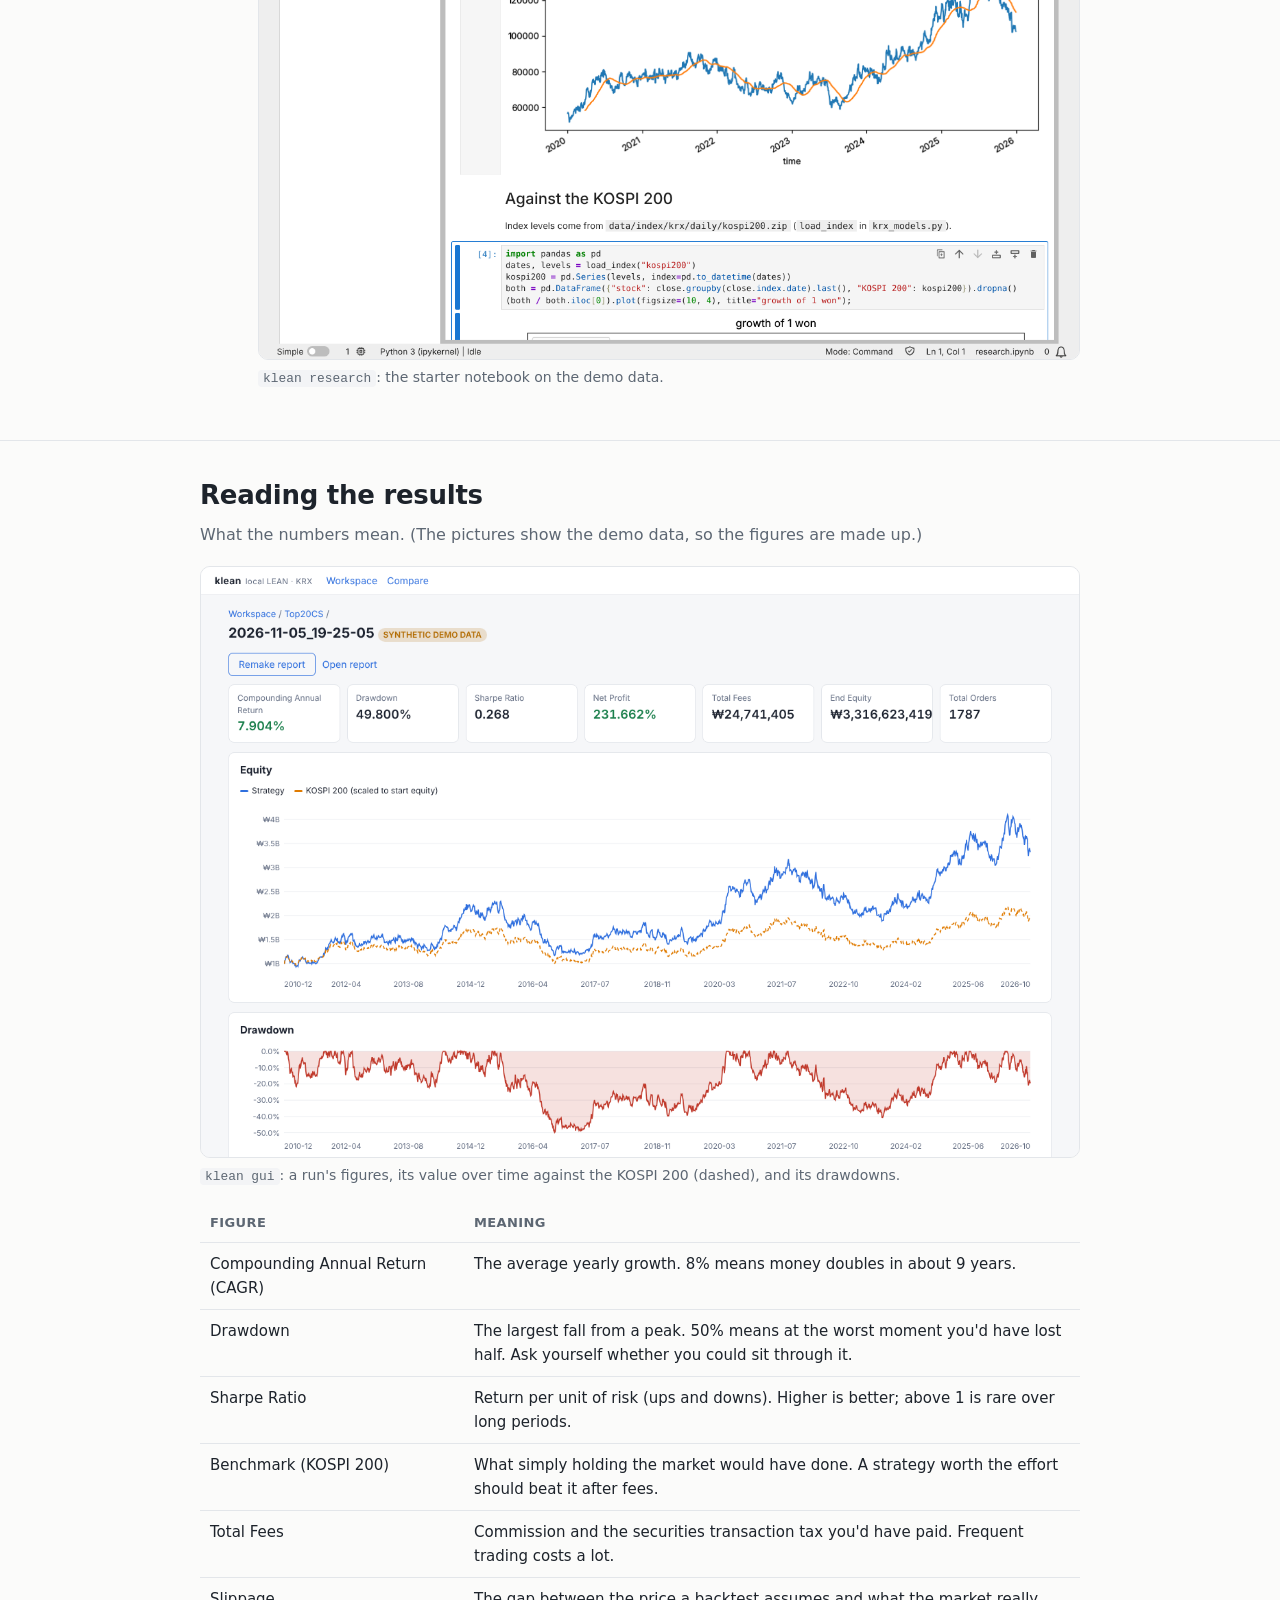
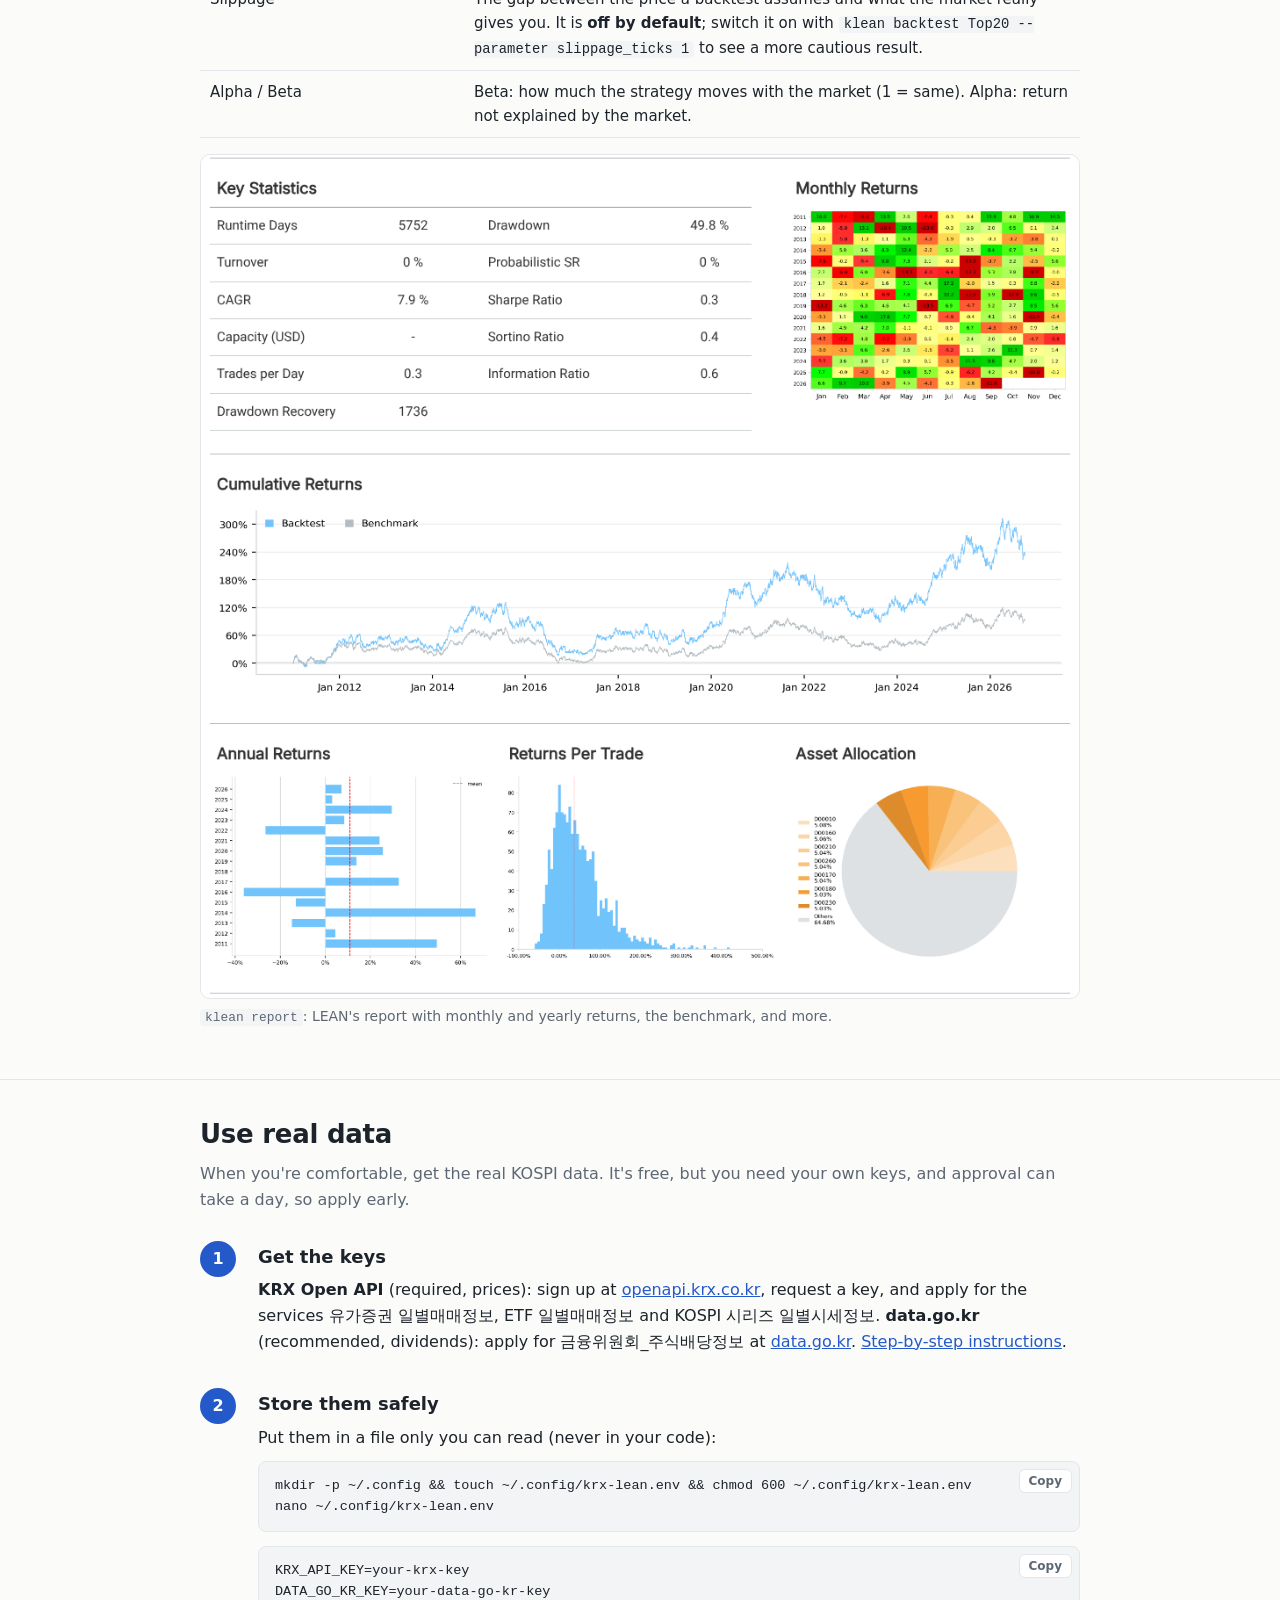
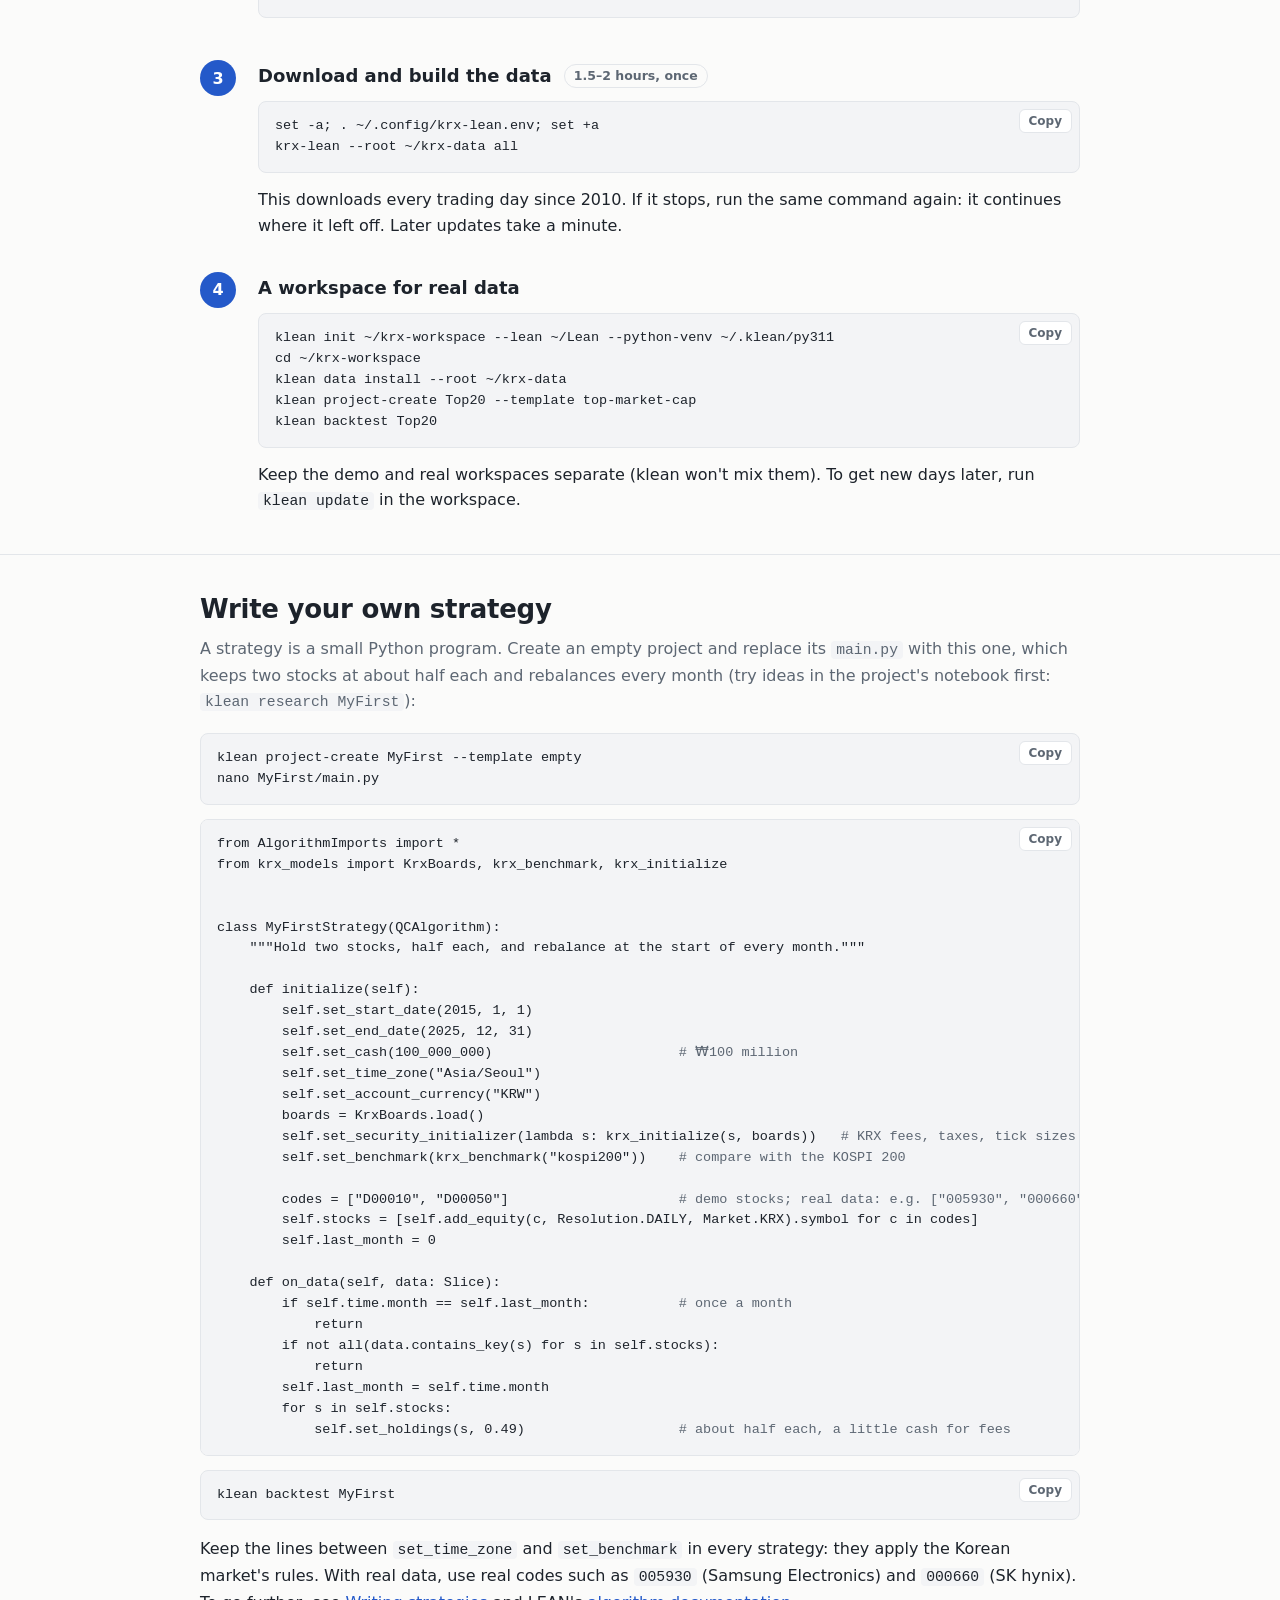
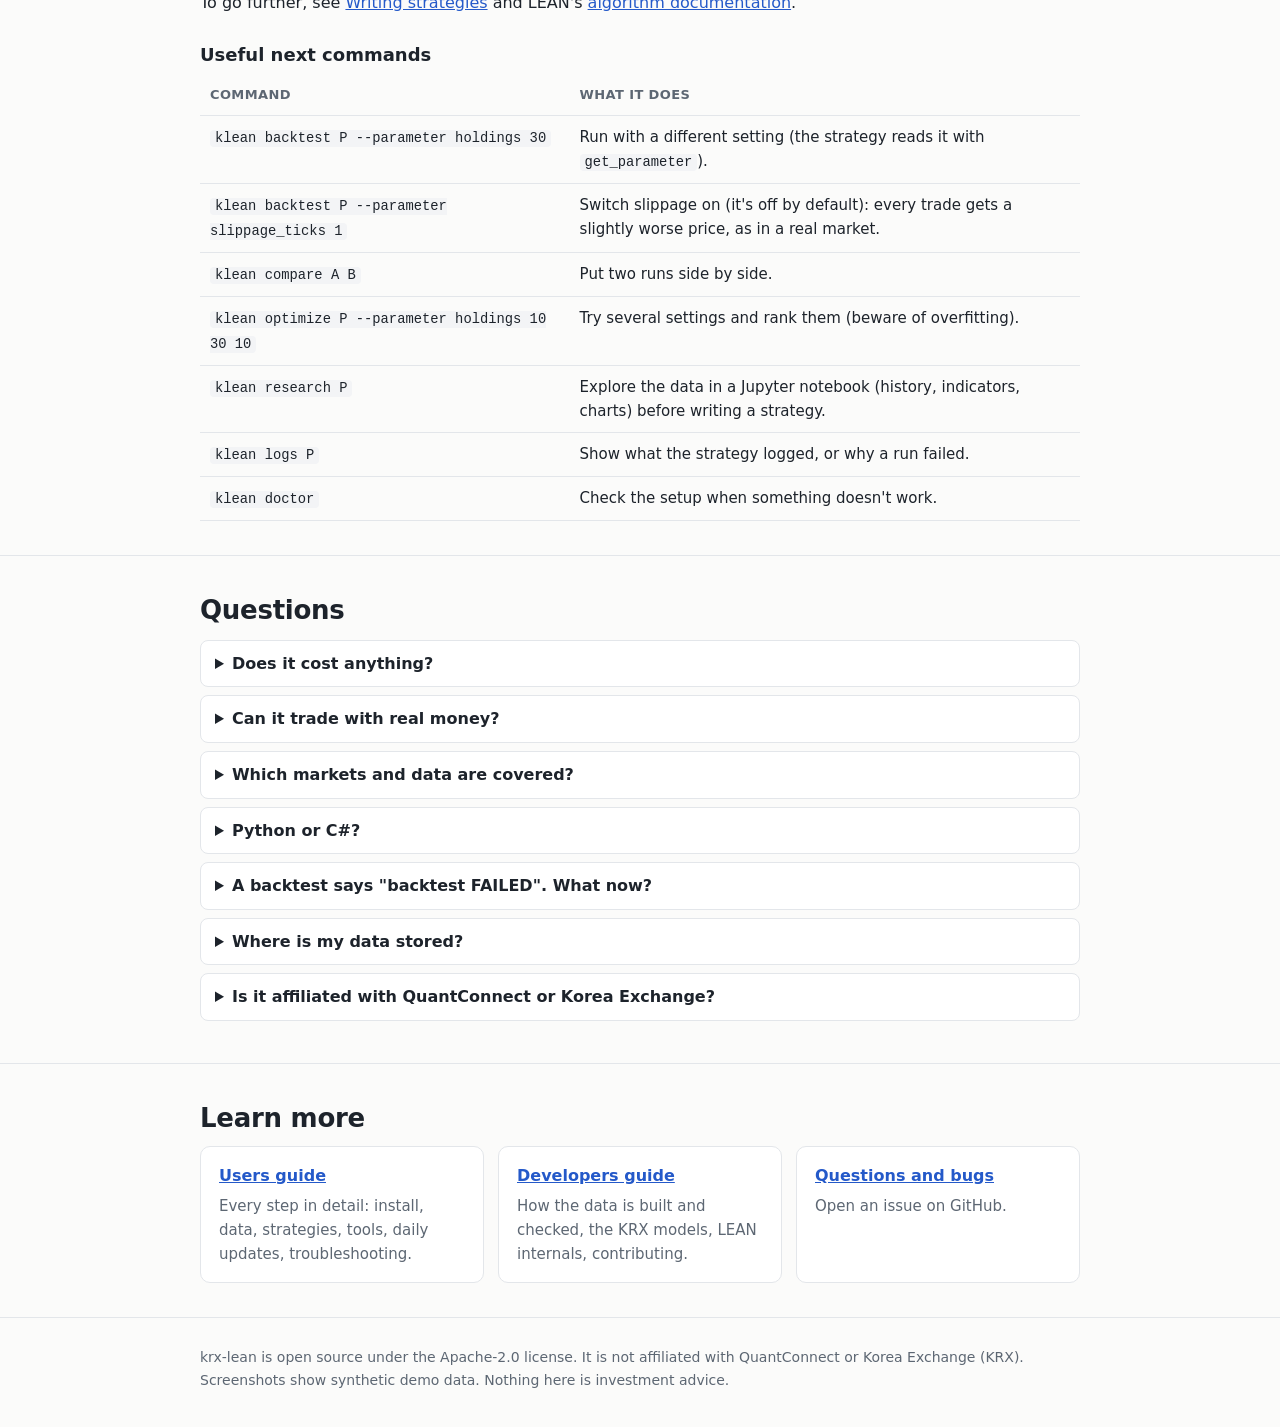
==== commit 617ffa6b: "0.0.7: say that slippage is off by default and how to switch it on - klean backtest prints "slippage" ====
--- a/docs/index.html
+++ b/docs/index.html
@@ -142,8 +142,8 @@
         searches parameters, makes reports, opens research notebooks, and shows results in your browser.</p></div>
     </div>
     <div class="note warn" style="margin-top:18px"><strong>Not investment advice.</strong> Past results don't
-      predict future returns, and a backtest is only as good as its assumptions. krx-lean's slippage model is simple
-      and off by default, it doesn't model price limits yet, and it never places real orders.</div>
+      predict future returns, and a backtest is only as good as its assumptions. Slippage is off by default (you can
+      switch it on, see below), price limits aren't modelled yet, and krx-lean never places real orders.</div>
   </div>
 </section>
 
@@ -274,6 +274,7 @@
       <tr><td>Sharpe Ratio</td><td>Return per unit of risk (ups and downs). Higher is better; above 1 is rare over long periods.</td></tr>
       <tr><td>Benchmark (KOSPI 200)</td><td>What simply holding the market would have done. A strategy worth the effort should beat it after fees.</td></tr>
       <tr><td>Total Fees</td><td>Commission and the securities transaction tax you'd have paid. Frequent trading costs a lot.</td></tr>
+      <tr><td>Slippage</td><td>The gap between the price a backtest assumes and what the market really gives you. It is <strong>off by default</strong>; switch it on with <code>klean backtest Top20 --parameter slippage_ticks 1</code> to see a more cautious result.</td></tr>
       <tr><td>Alpha / Beta</td><td>Beta: how much the strategy moves with the market (1 = same). Alpha: return not explained by the market.</td></tr>
     </table>
     <figure>
@@ -387,6 +388,7 @@
     <table>
       <tr><th style="width:42%">Command</th><th>What it does</th></tr>
       <tr><td><code>klean backtest P --parameter holdings 30</code></td><td>Run with a different setting (the strategy reads it with <code>get_parameter</code>).</td></tr>
+      <tr><td><code>klean backtest P --parameter slippage_ticks 1</code></td><td>Switch slippage on (it's off by default): every trade gets a slightly worse price, as in a real market.</td></tr>
       <tr><td><code>klean compare A B</code></td><td>Put two runs side by side.</td></tr>
       <tr><td><code>klean optimize P --parameter holdings 10 30 10</code></td><td>Try several settings and rank them (beware of overfitting).</td></tr>
       <tr><td><code>klean research P</code></td><td>Explore the data in a Jupyter notebook (history, indicators, charts) before writing a strategy.</td></tr>
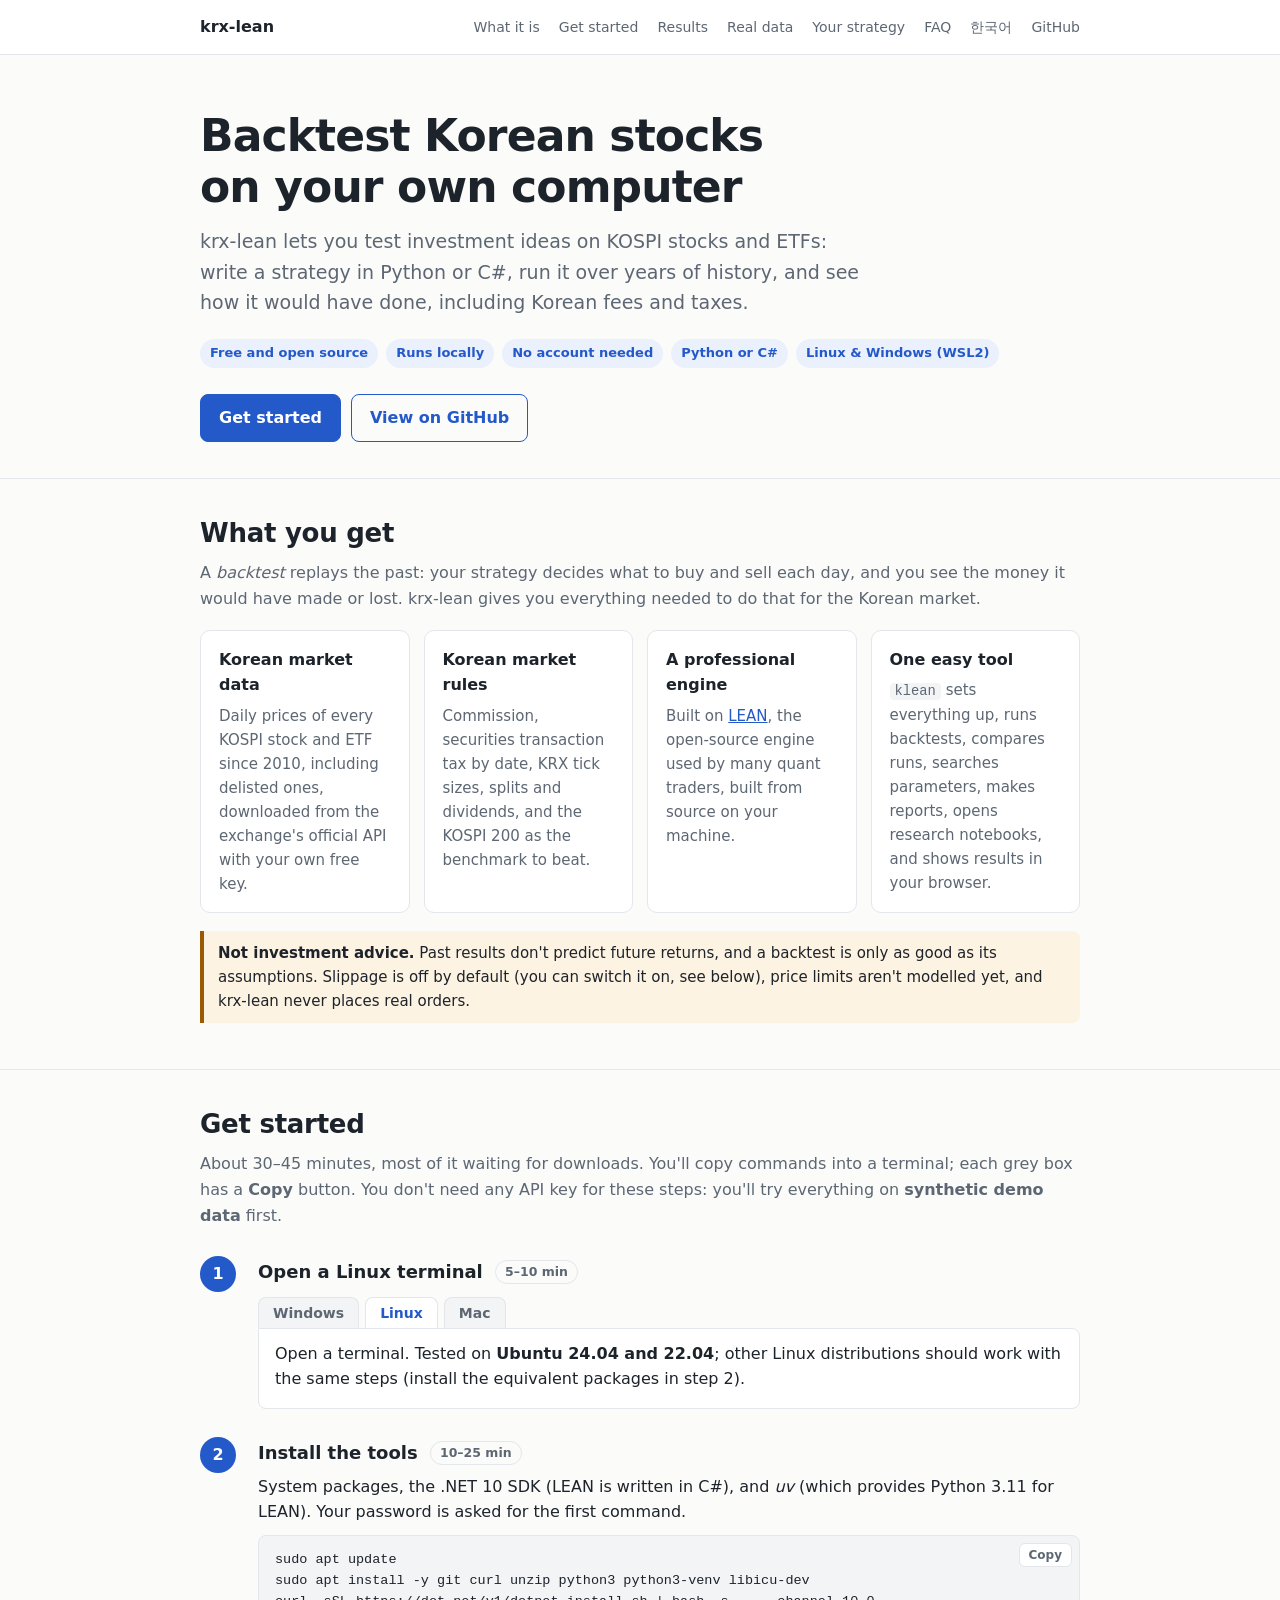
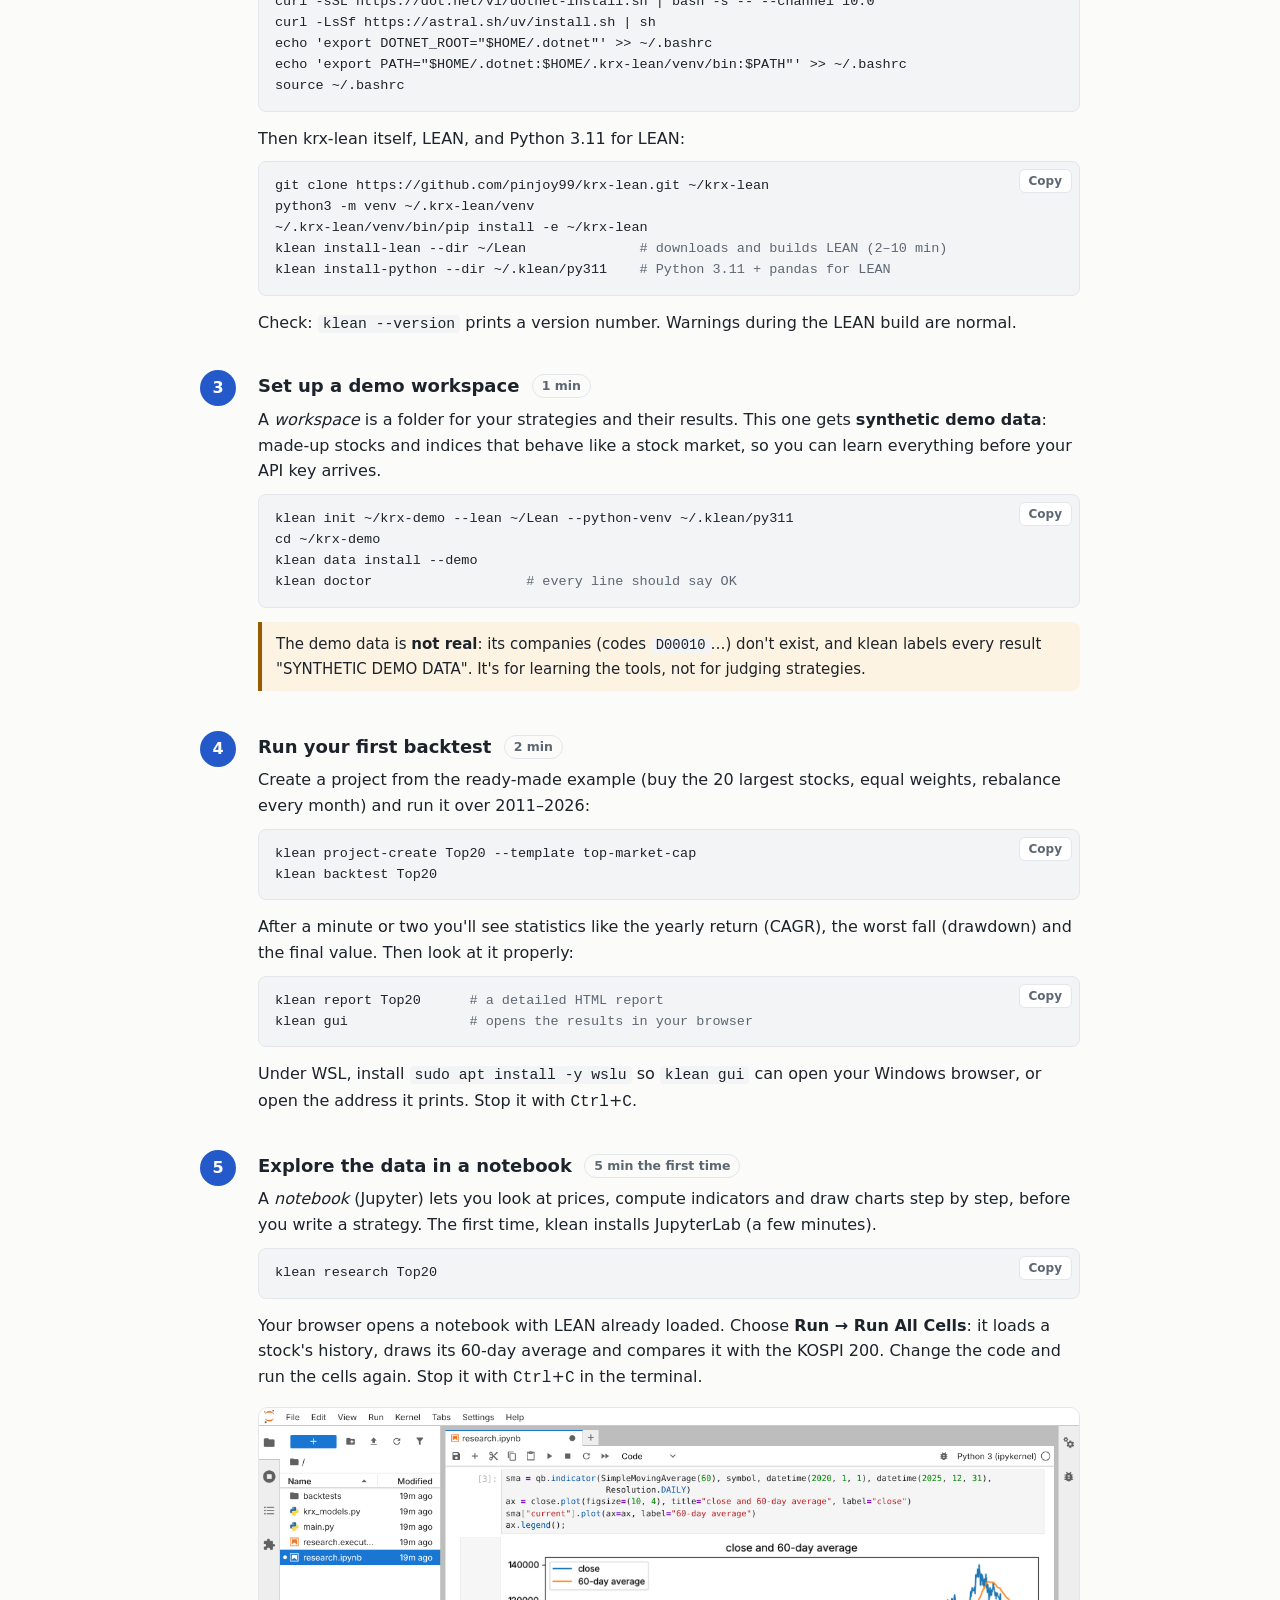
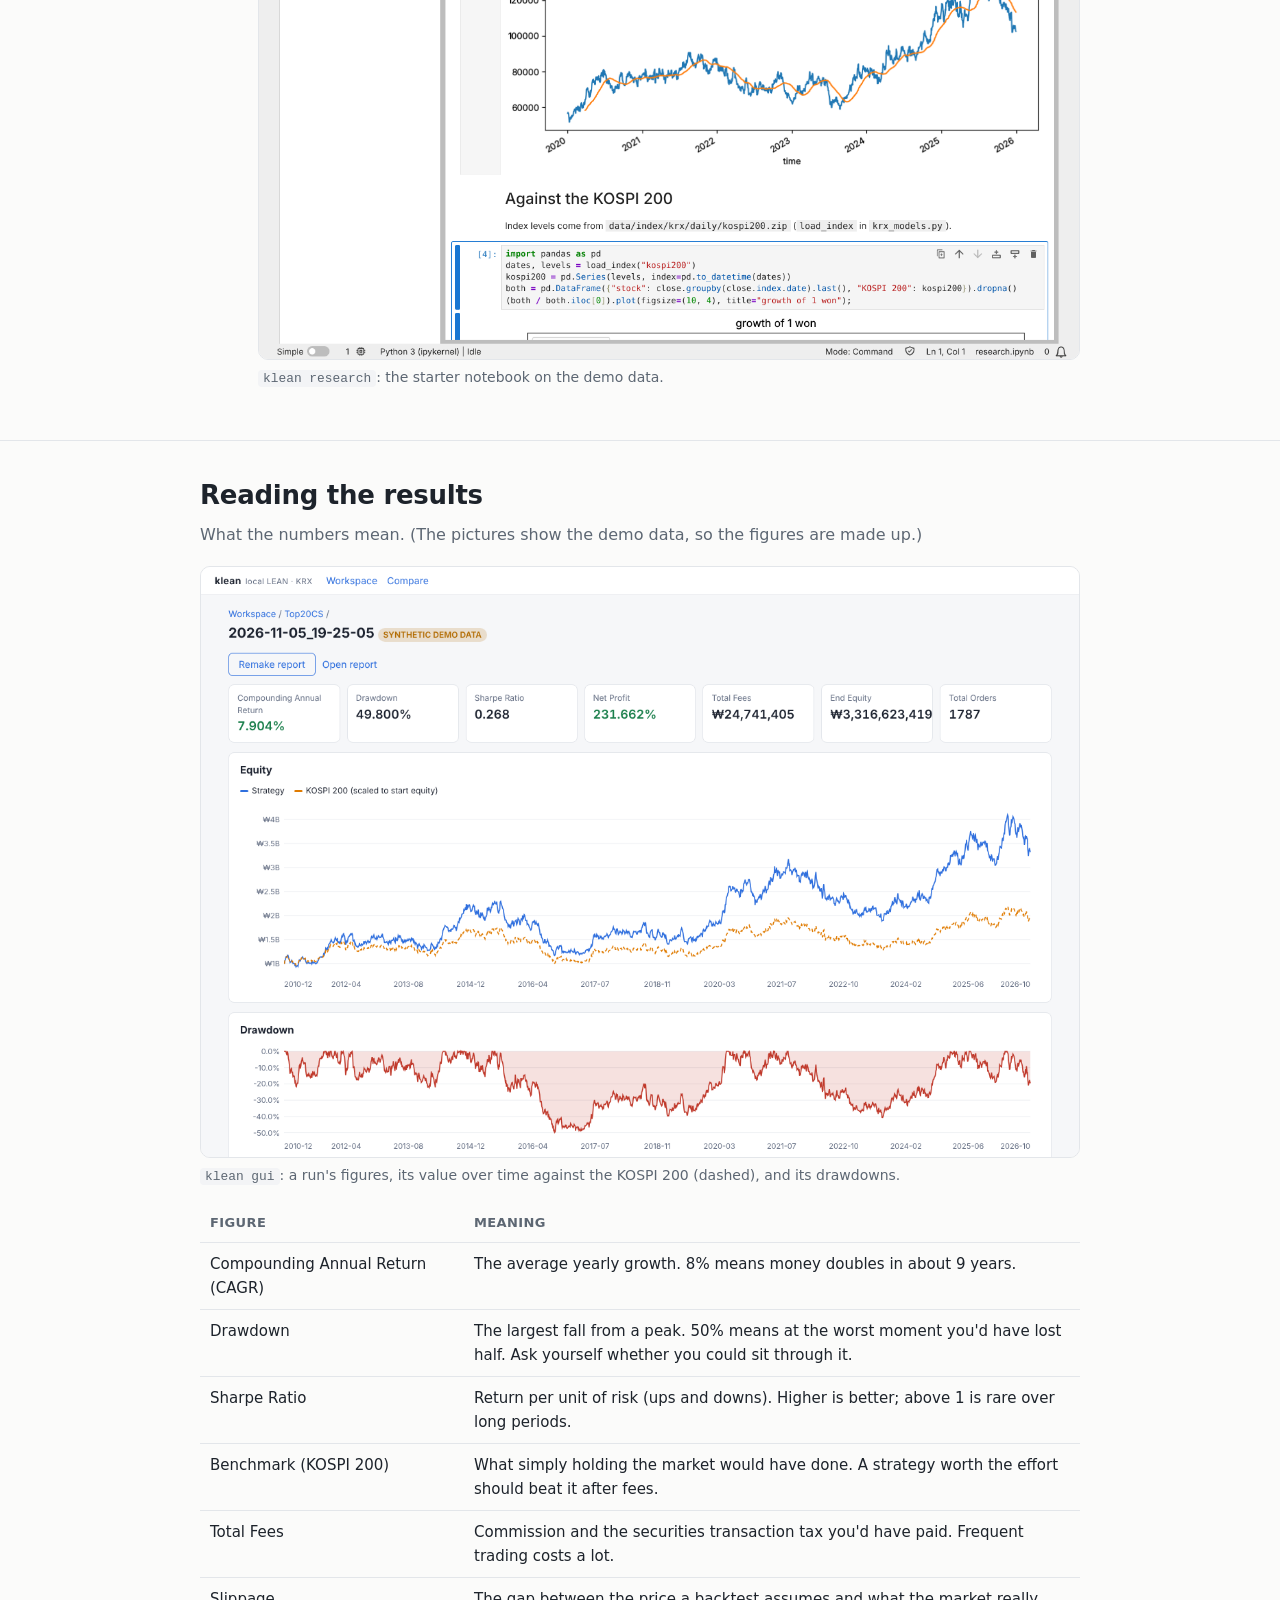
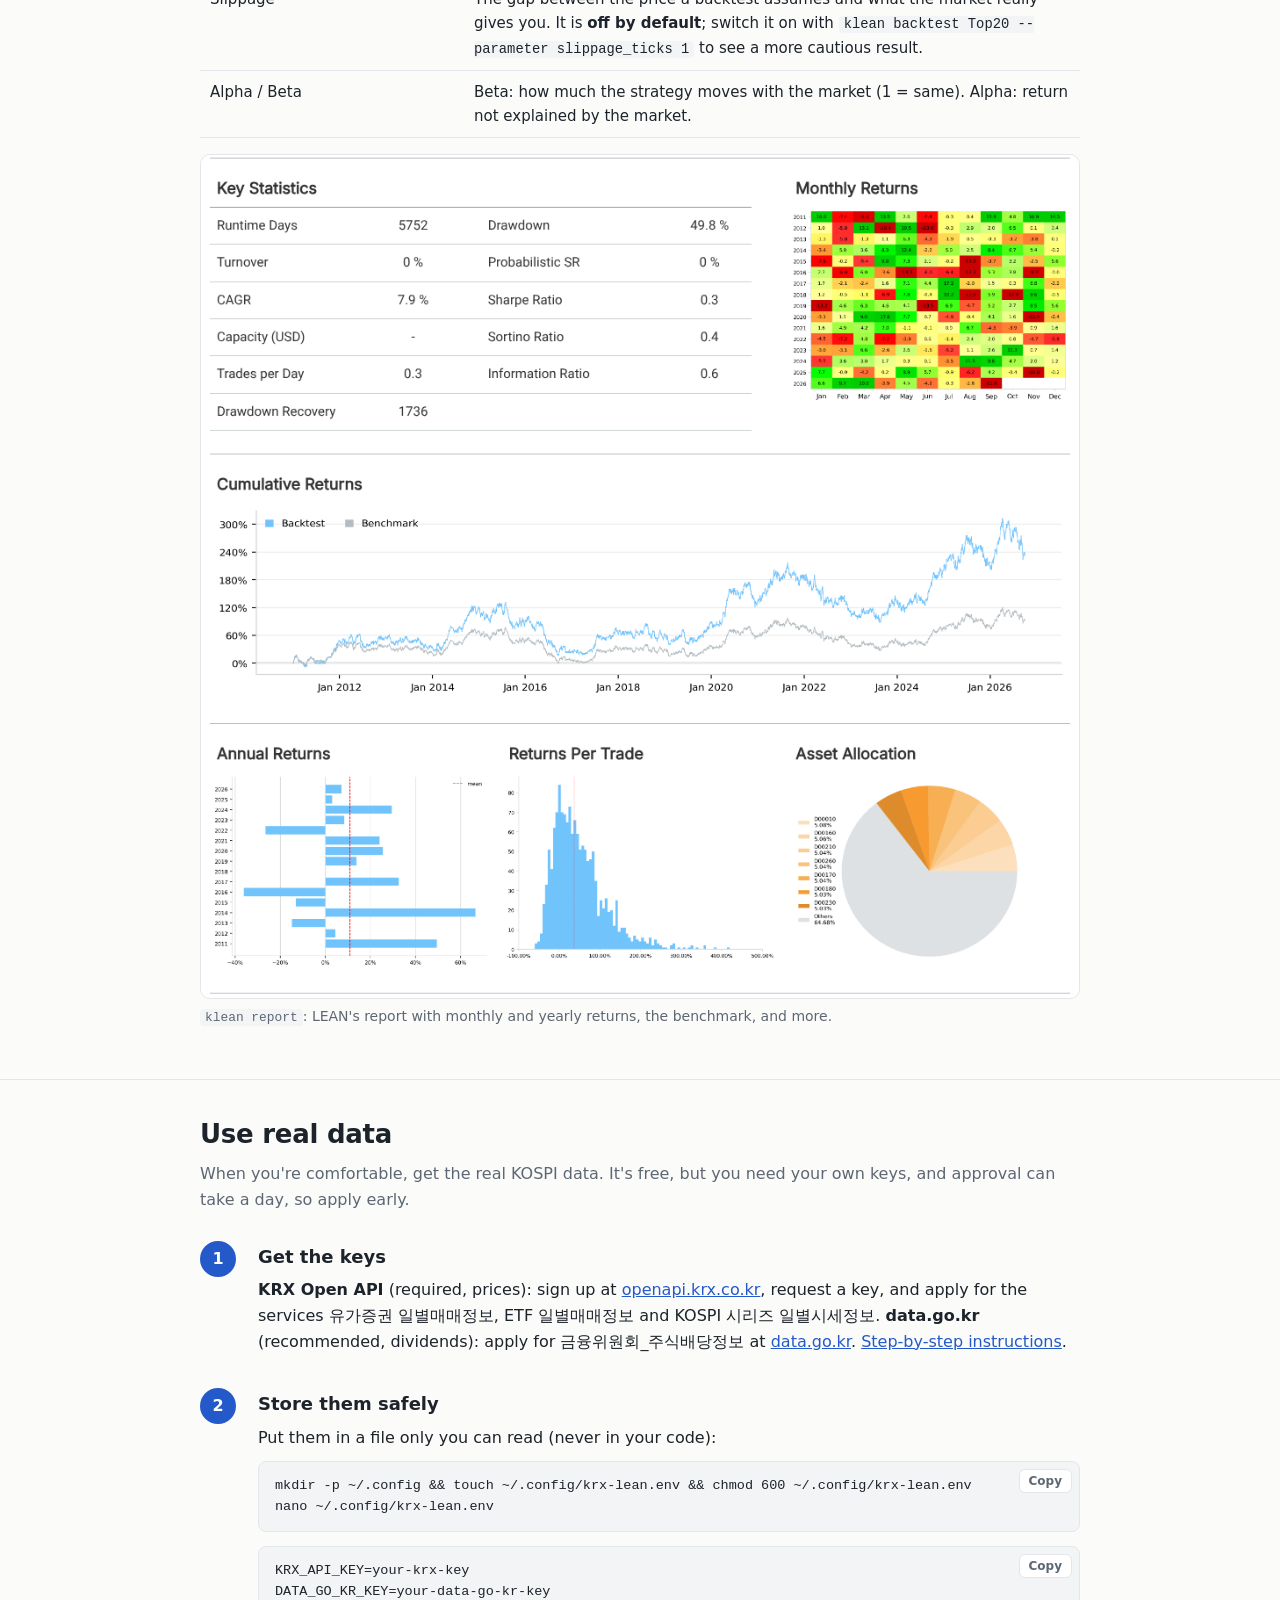
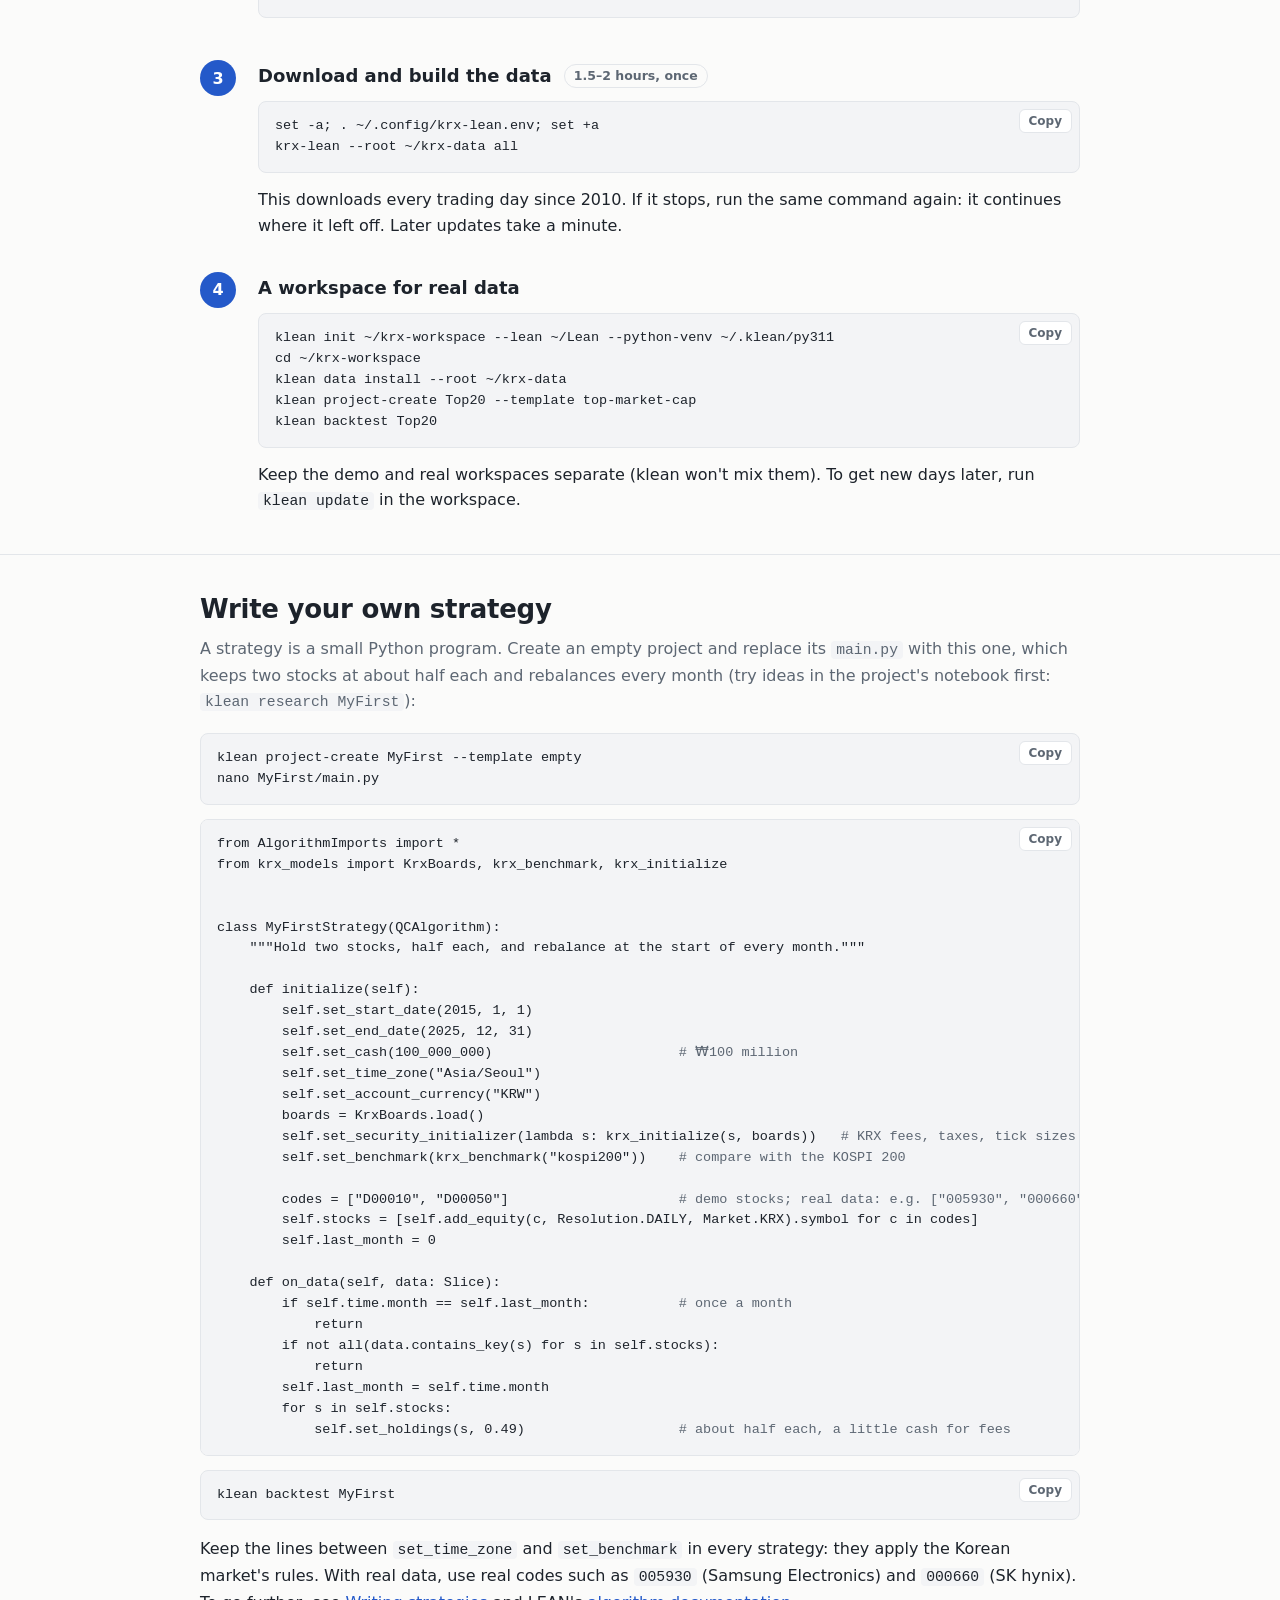
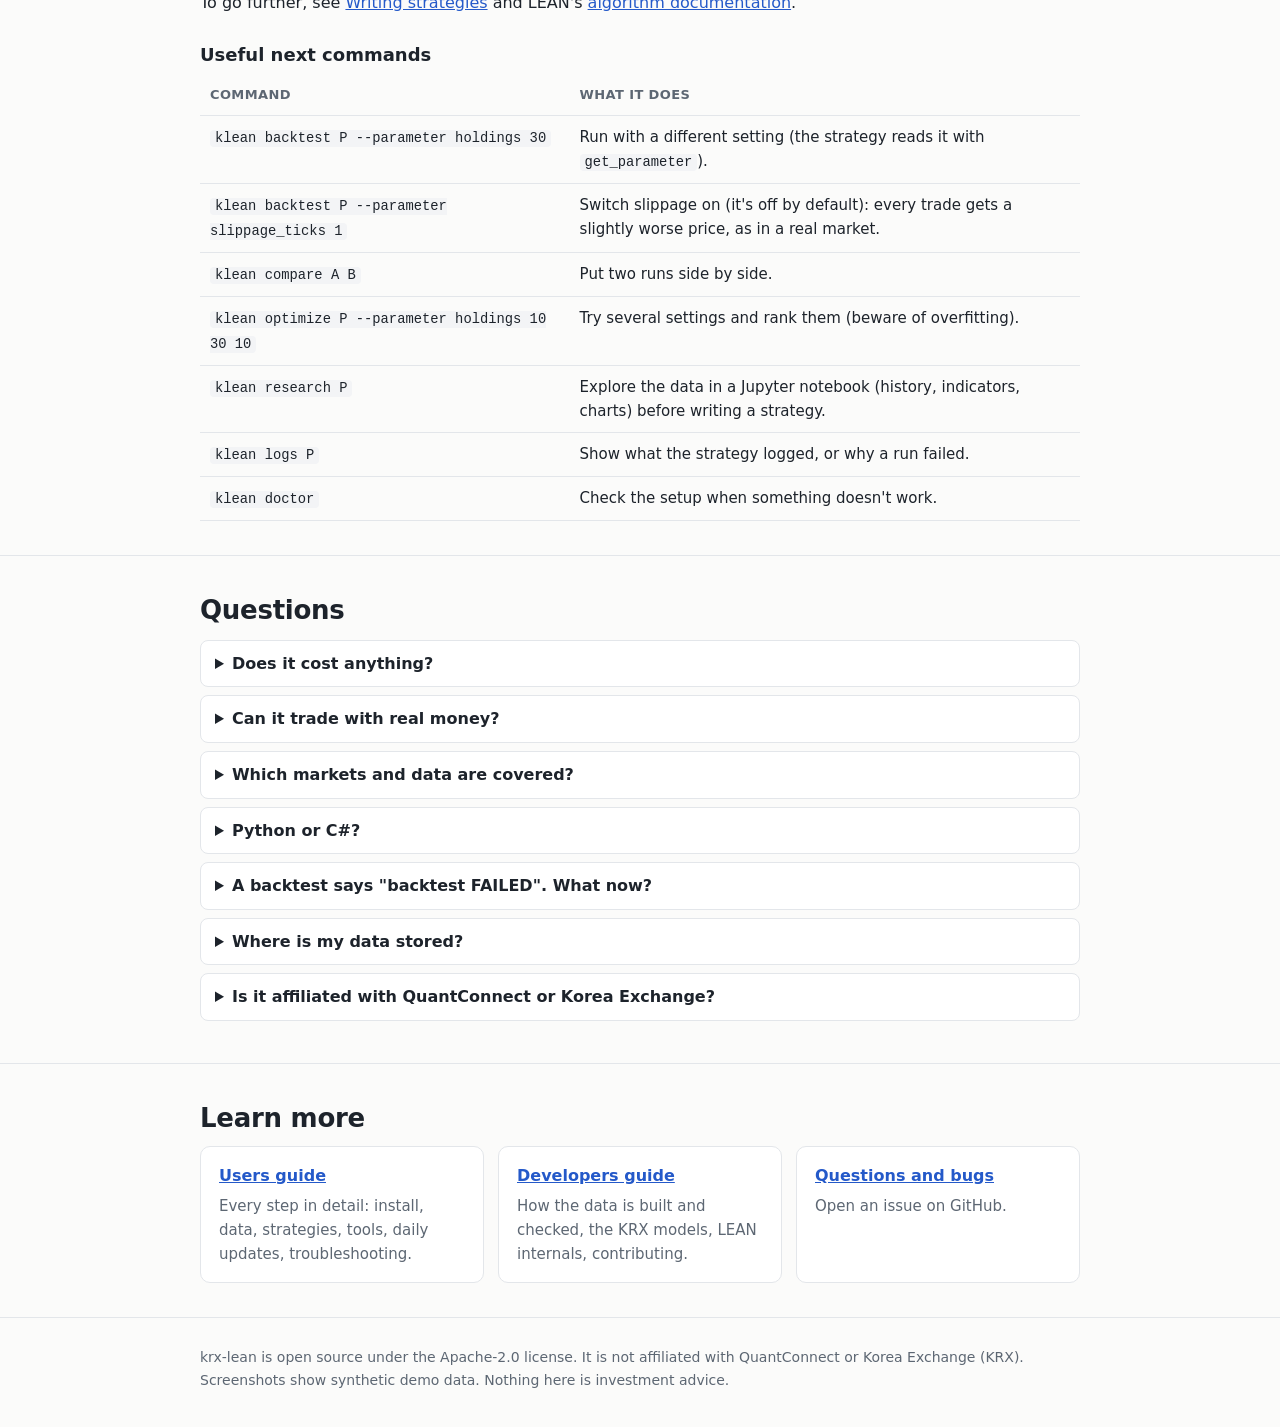
==== commit d471e74b: "0.0.8: macOS in CI, project files, Korean beginner page, docs - Tests resolve temp paths and don't r" ====
--- a/docs/index.html
+++ b/docs/index.html
@@ -103,6 +103,7 @@
       <a href="#real-data">Real data</a>
       <a href="#strategy">Your strategy</a>
       <a href="#faq">FAQ</a>
+      <a href="ko/" lang="ko">한국어</a>
       <a href="https://github.com/pinjoy99/krx-lean">GitHub</a>
     </nav>
   </div>
@@ -176,7 +177,10 @@
             work with the same steps (install the equivalent packages in step 2).</p>
         </div>
         <div class="tabpanel" role="tabpanel" id="tab-mac" aria-labelledby="b-mac" hidden>
-          <p>macOS isn't supported yet. You can use a Linux virtual machine, or a Windows PC with WSL2.</p>
+          <p>macOS on Apple Silicon is <strong>experimental</strong>: it passes our automated checks, but nobody has
+            followed the steps by hand yet. Use the
+            <a href="https://github.com/pinjoy99/krx-lean/blob/main/docs/user/1-install.md#macos">macOS install steps</a>
+            in place of step 2, then continue with step 3. For a tested setup, use Linux or a Windows PC with WSL2.</p>
         </div>
       </div>
     </div>
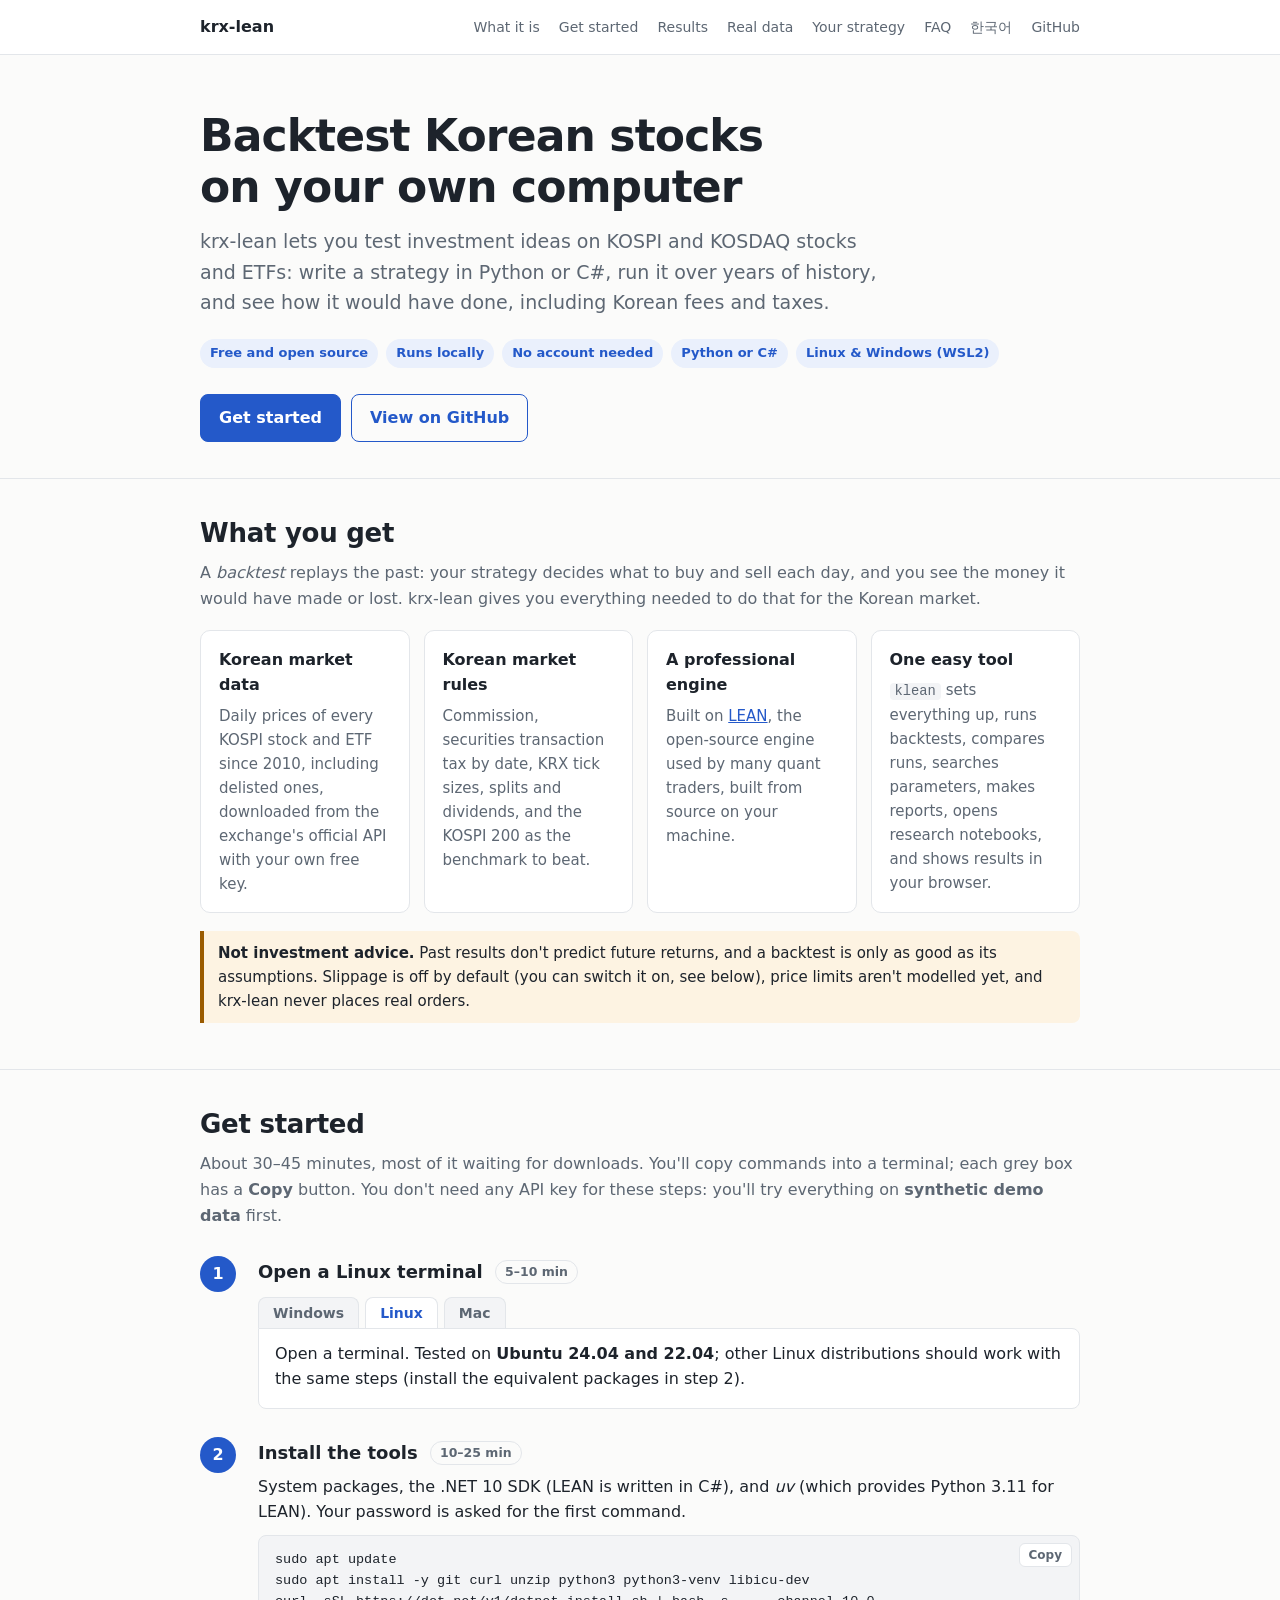
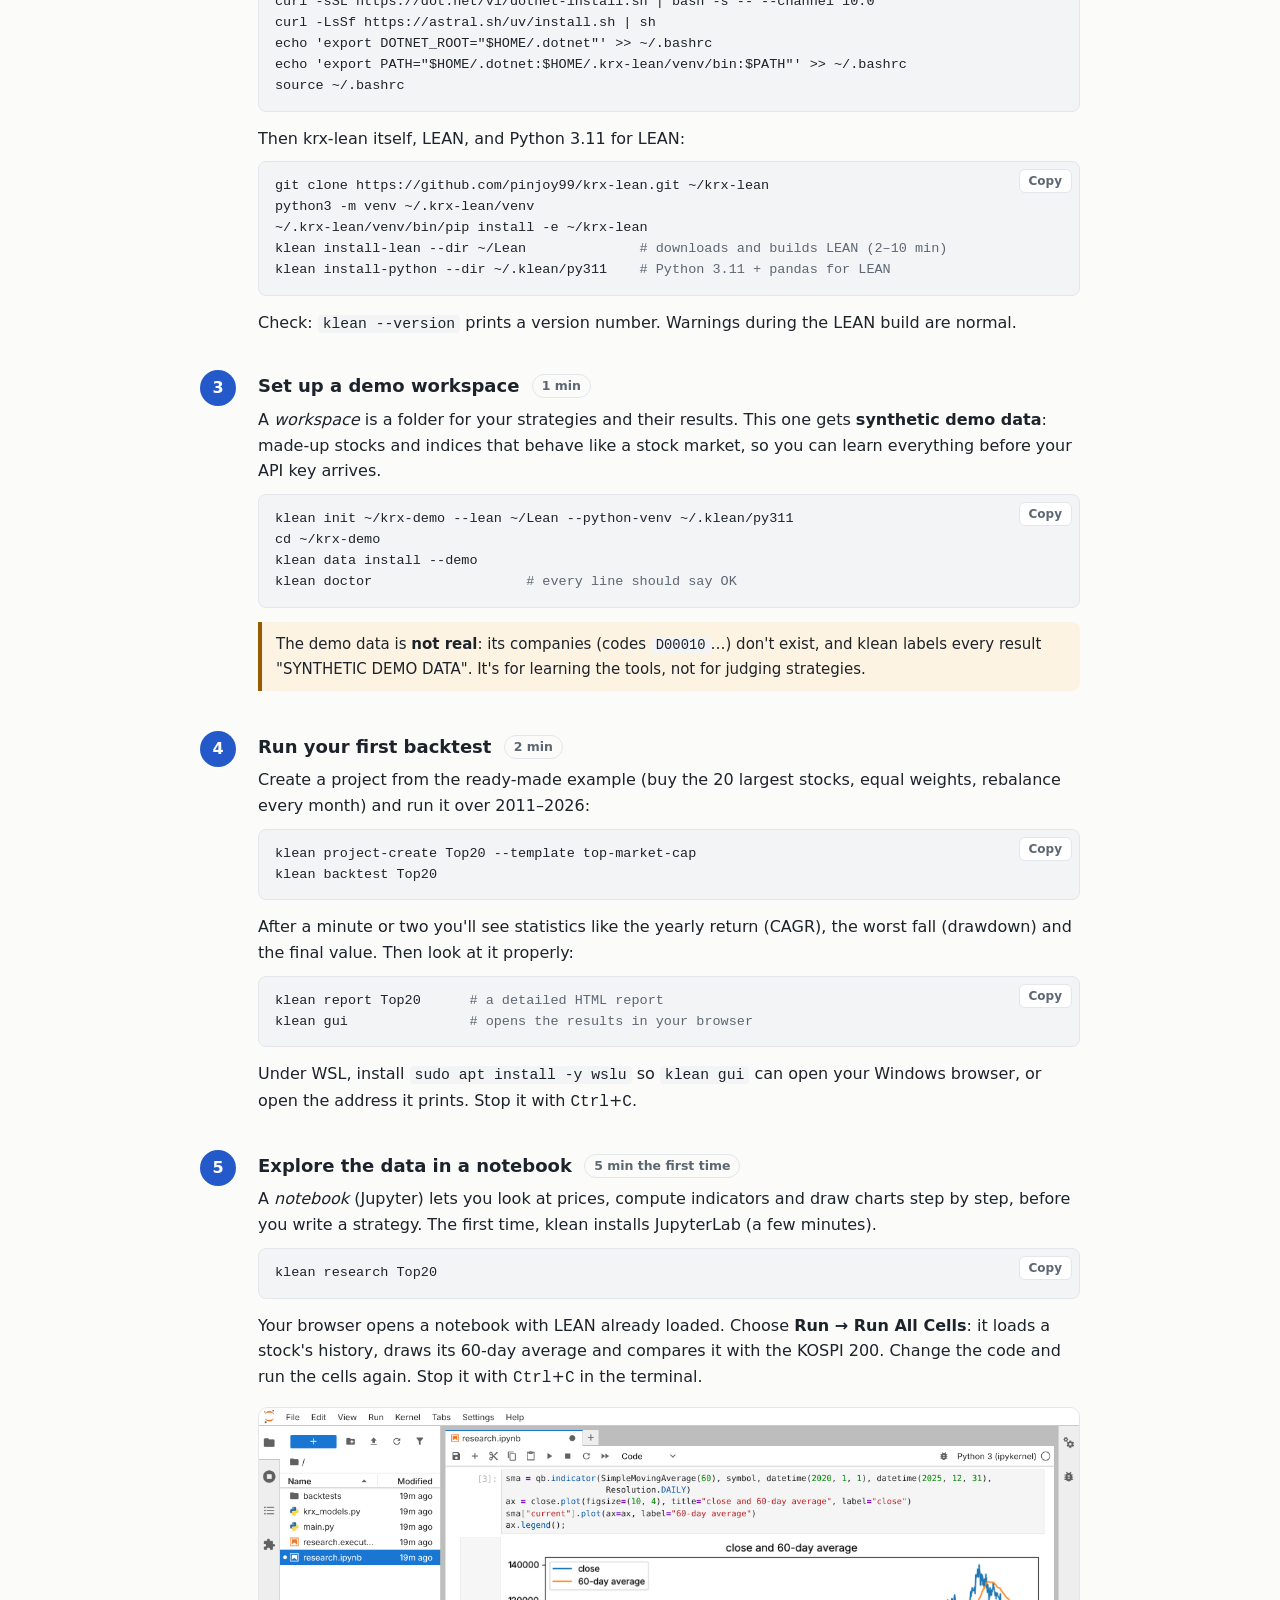
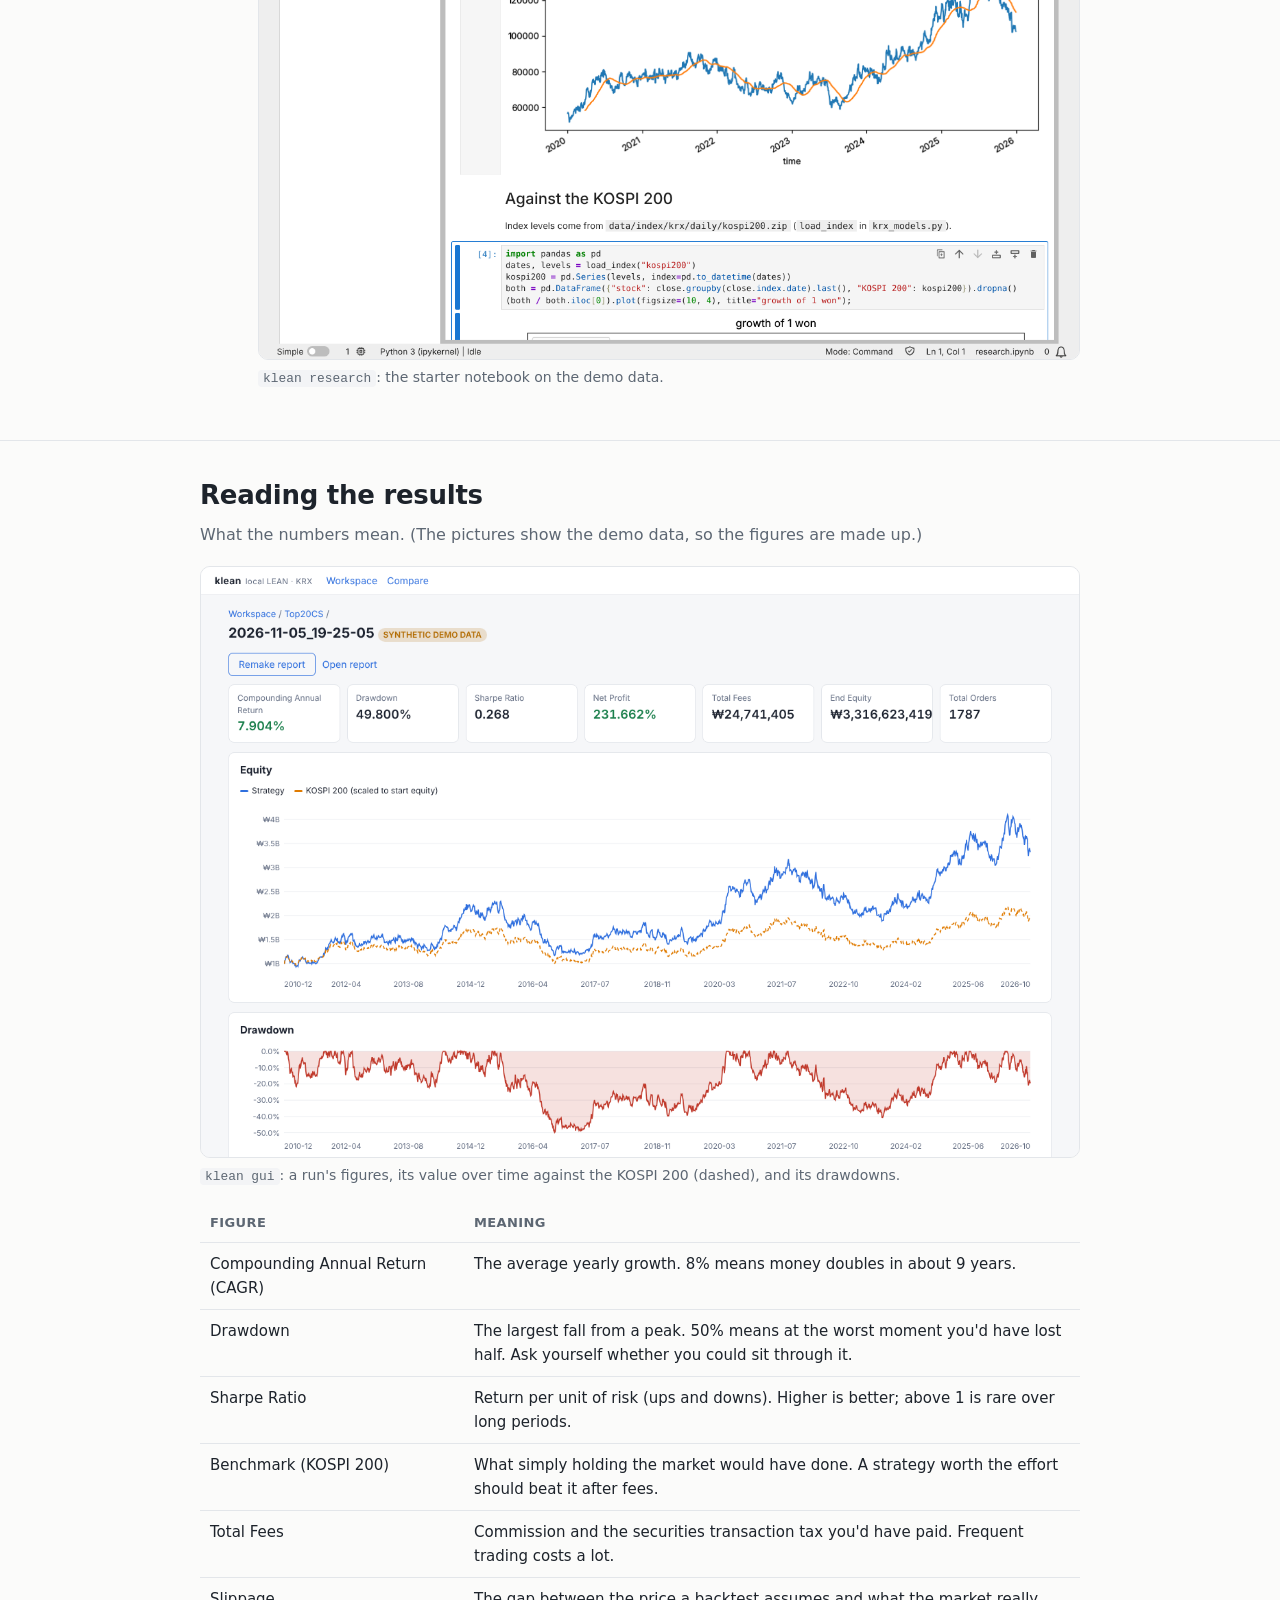
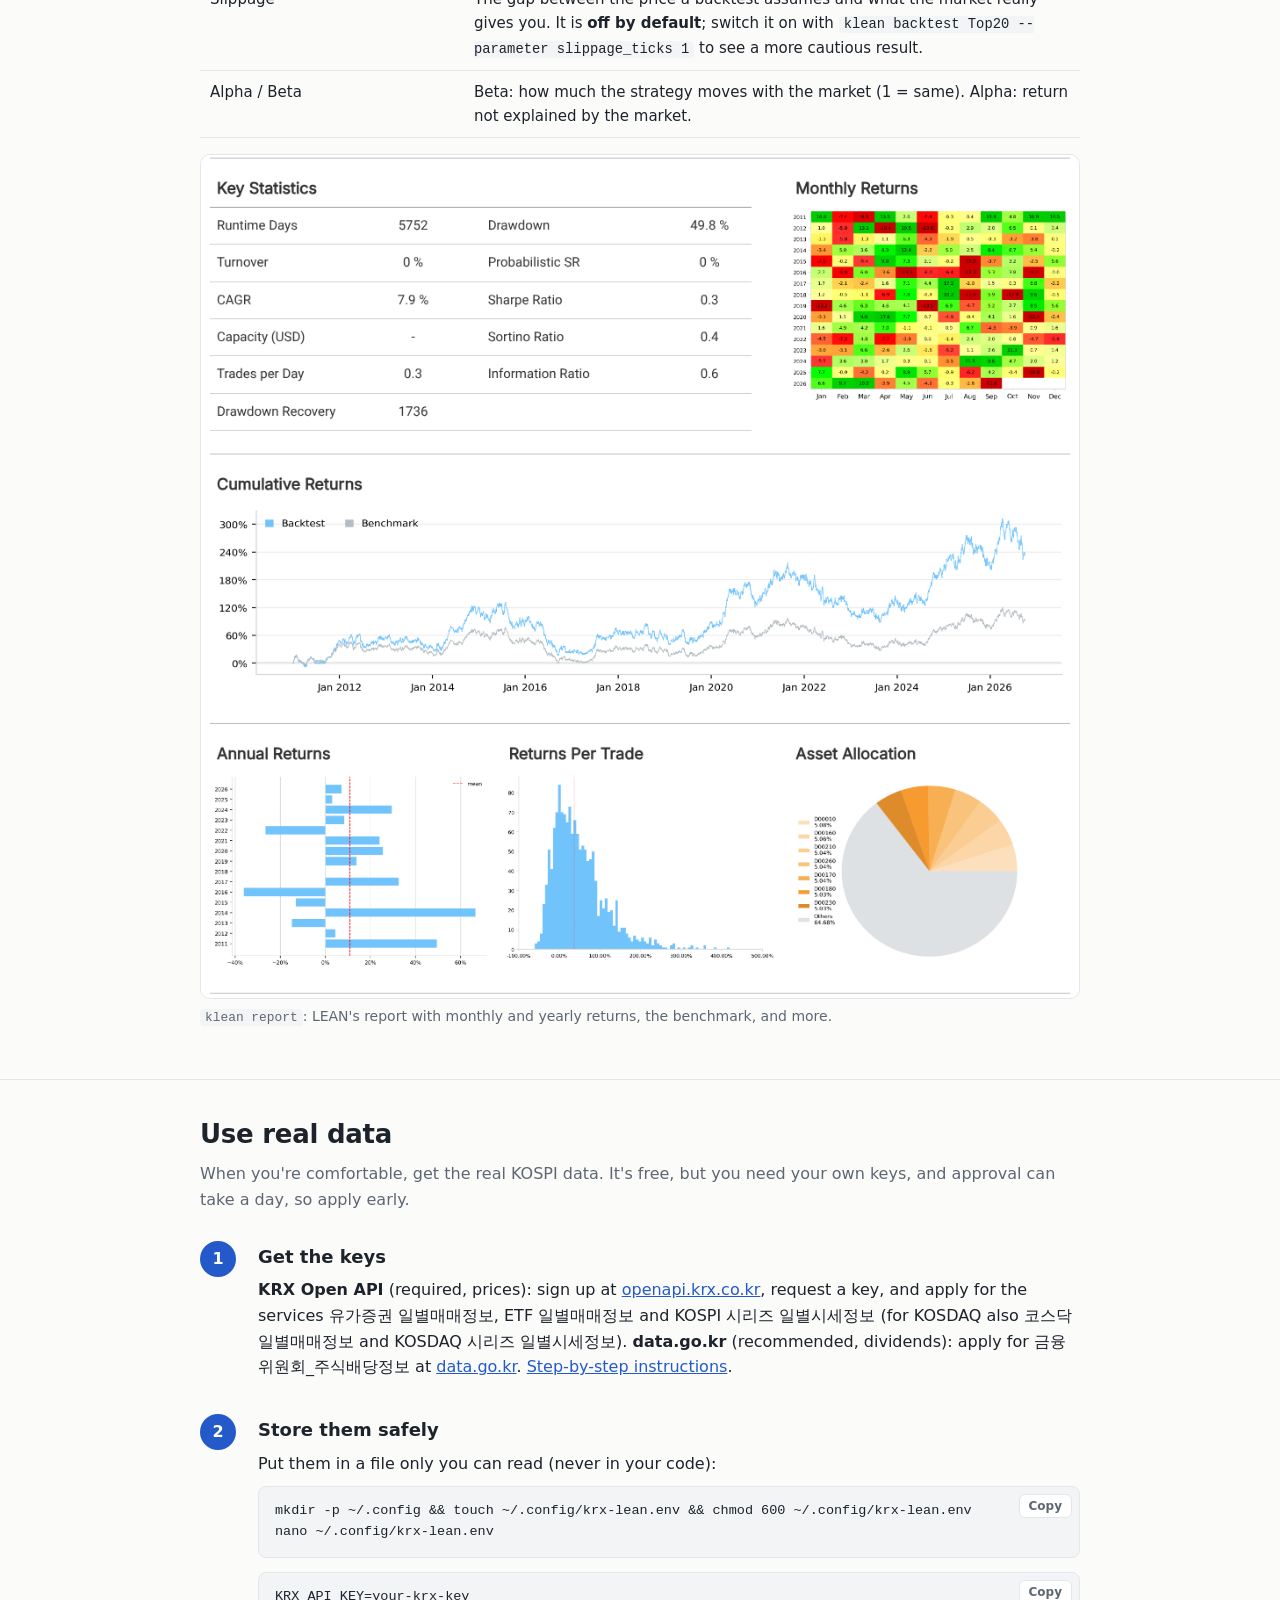
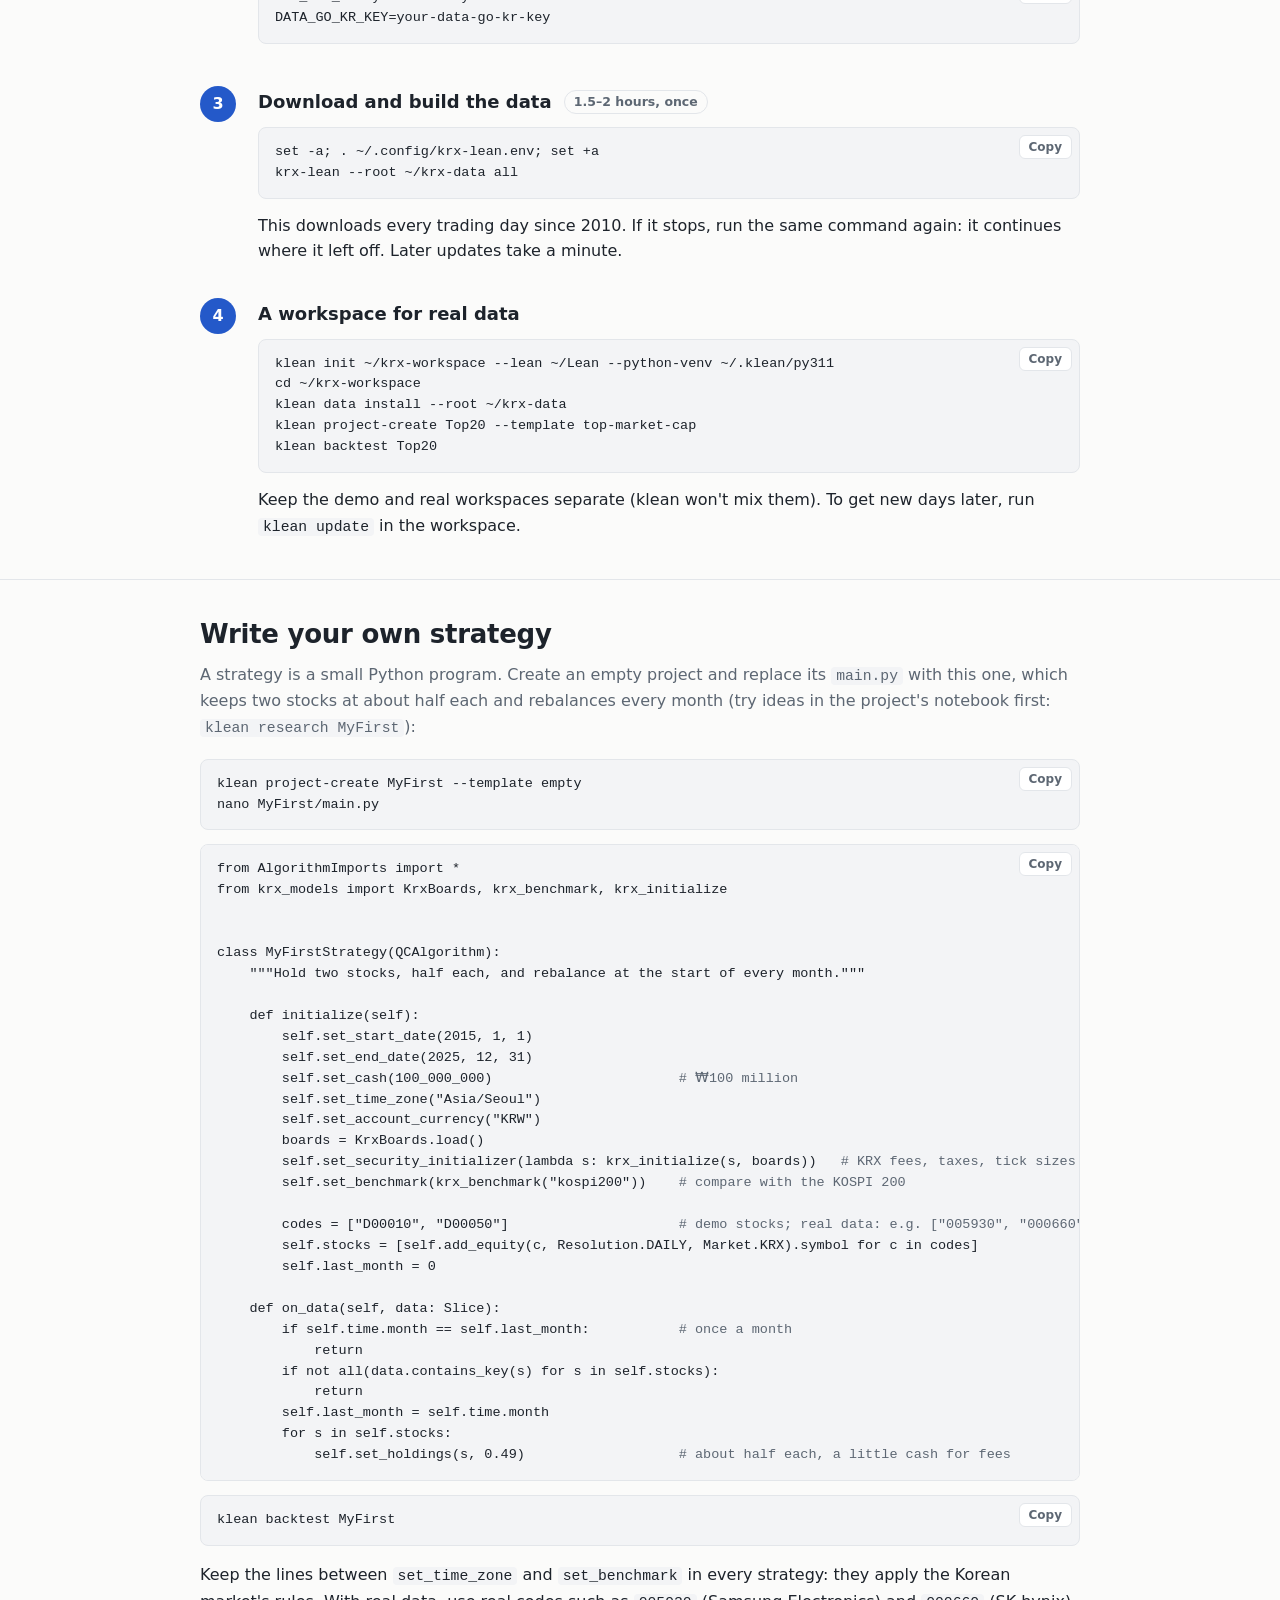
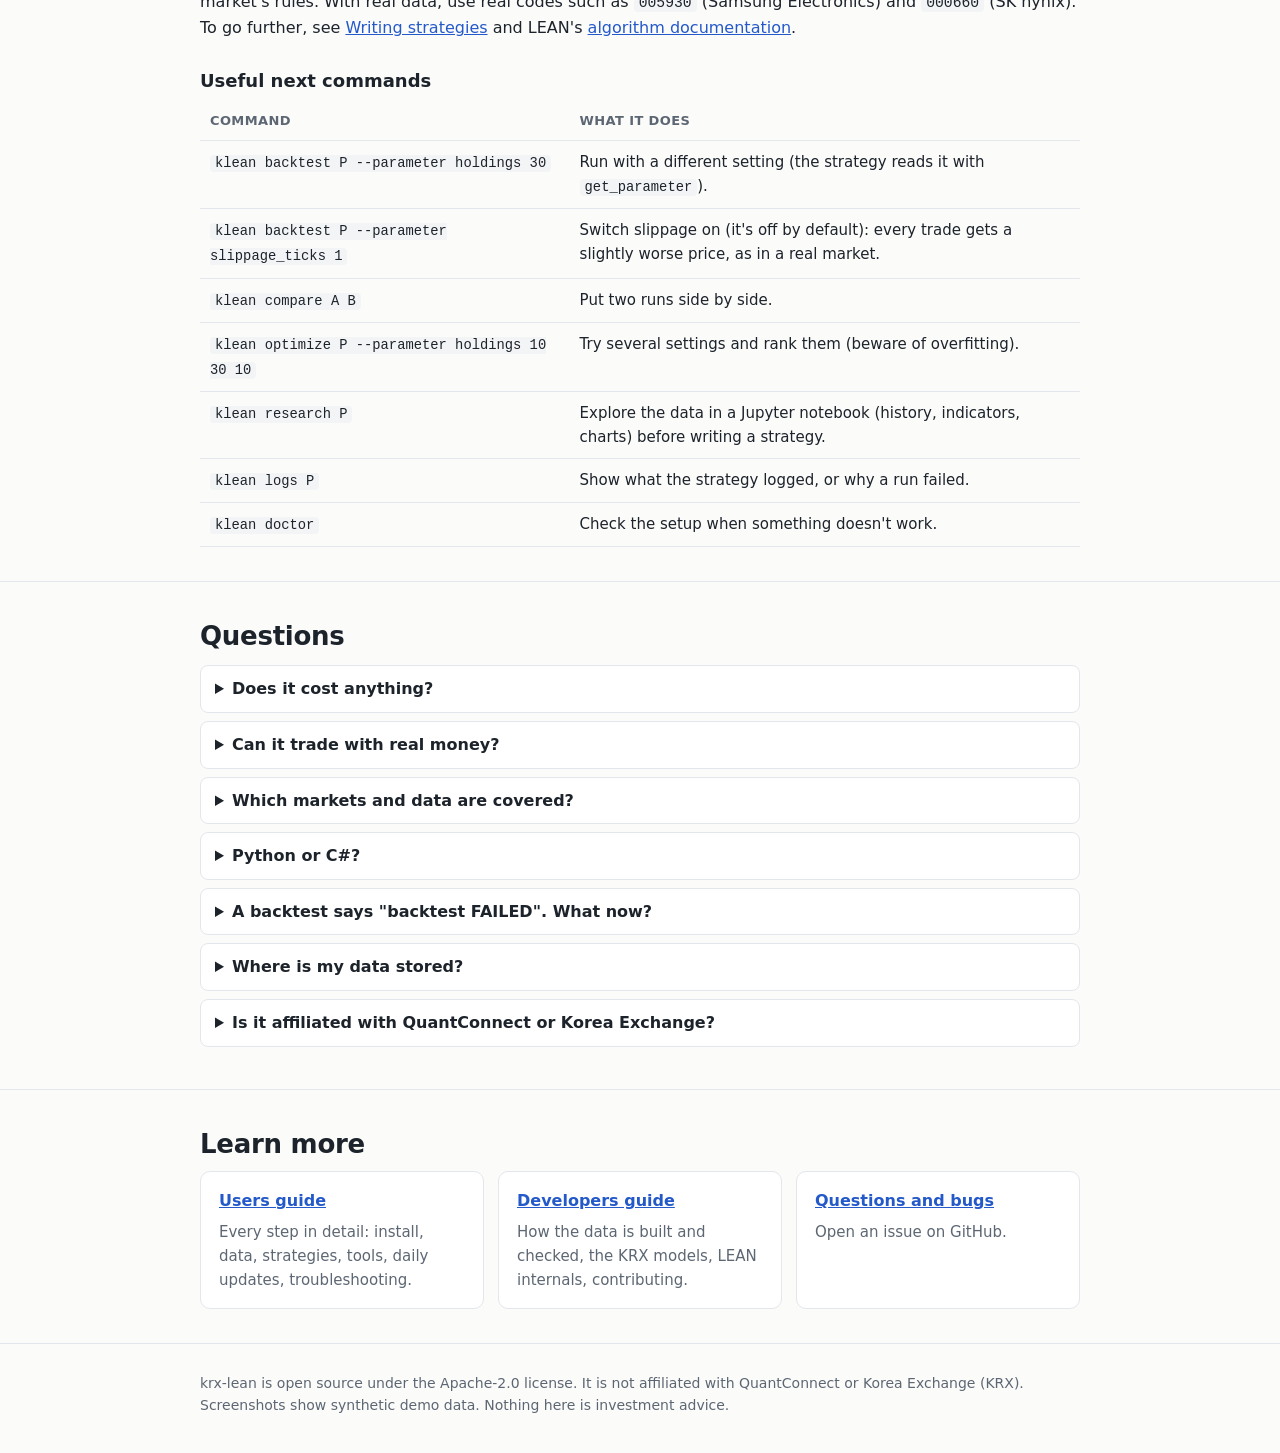
==== commit 28d7a87f: "0.0.9: KOSDAQ in scope (optional per key), market parameter, KOSDAQ demo data - IN_SCOPE = KOSPI, ET" ====
--- a/docs/index.html
+++ b/docs/index.html
@@ -112,7 +112,7 @@
 <main>
 <div class="hero wrap">
   <h1>Backtest Korean stocks<br>on your own computer</h1>
-  <p class="lead">krx-lean lets you test investment ideas on KOSPI stocks and ETFs: write a strategy in
+  <p class="lead">krx-lean lets you test investment ideas on KOSPI and KOSDAQ stocks and ETFs: write a strategy in
     Python or C#, run it over years of history, and see how it would have done, including Korean fees and taxes.</p>
   <div class="pills">
     <span class="pill">Free and open source</span>
@@ -301,7 +301,8 @@
         <h3>Get the keys</h3>
         <p><strong>KRX Open API</strong> (required, prices): sign up at
           <a href="https://openapi.krx.co.kr/">openapi.krx.co.kr</a>, request a key, and apply for the services
-          유가증권 일별매매정보, ETF 일별매매정보 and KOSPI 시리즈 일별시세정보.
+          유가증권 일별매매정보, ETF 일별매매정보 and KOSPI 시리즈 일별시세정보 (for KOSDAQ also 코스닥 일별매매정보
+          and KOSDAQ 시리즈 일별시세정보).
           <strong>data.go.kr</strong> (recommended, dividends): apply for 금융위원회_주식배당정보 at
           <a href="https://www.data.go.kr/data/15043284/openapi.do">data.go.kr</a>.
           <a href="https://github.com/pinjoy99/krx-lean/blob/main/docs/user/2-data.md">Step-by-step instructions</a>.</p>
@@ -410,7 +411,7 @@
     <details><summary>Can it trade with real money?</summary>
       <p>Not yet. It only tests strategies on history. Nothing connects to a broker.</p></details>
     <details><summary>Which markets and data are covered?</summary>
-      <p>KOSPI stocks and ETFs, daily prices from 2010. KOSDAQ, KONEX and intraday (minute) data aren't covered yet.</p></details>
+      <p>KOSPI stocks, ETFs and KOSDAQ stocks (KOSDAQ needs three more service approvals on your KRX key), daily prices from 2010. KONEX and intraday (minute) data aren't covered yet.</p></details>
     <details><summary>Python or C#?</summary>
       <p>Either: they give identical results. Python is easier to start with; C# runs several times faster, which helps
         with long tests and optimizations.</p></details>
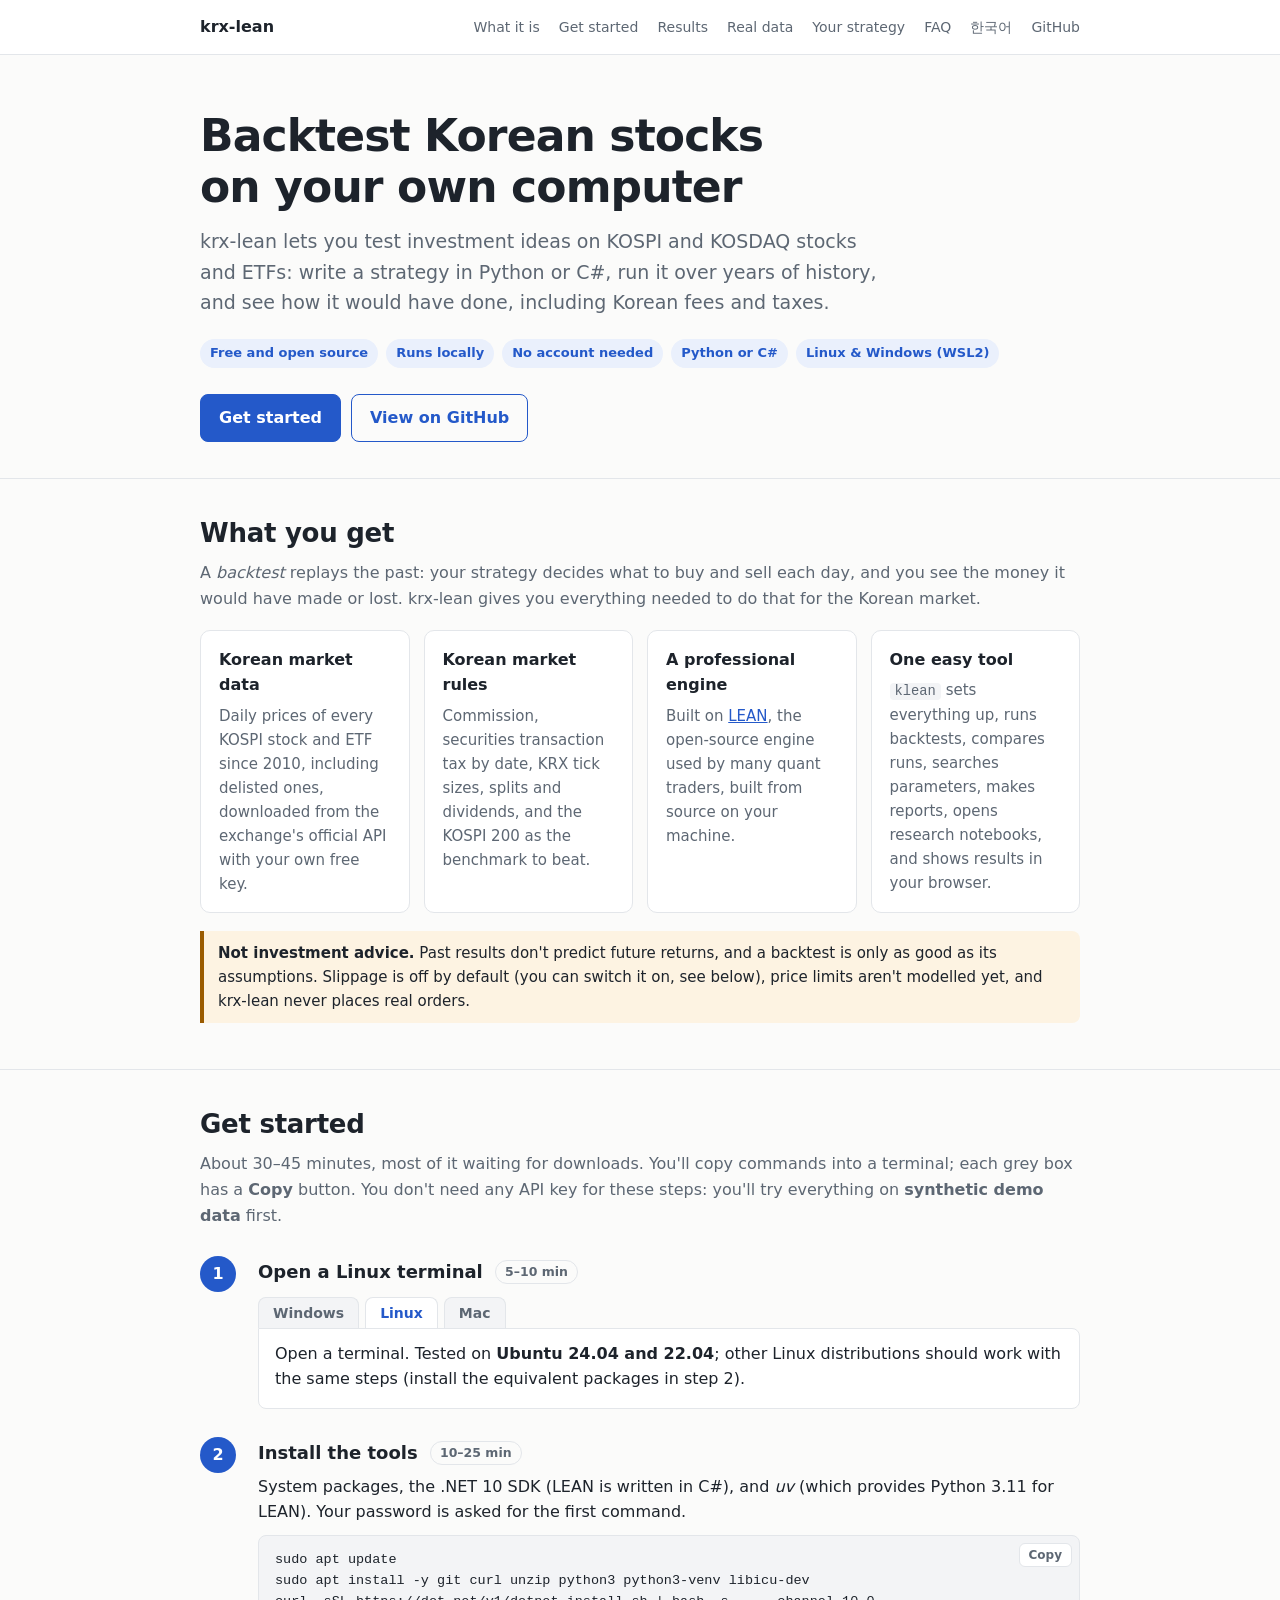
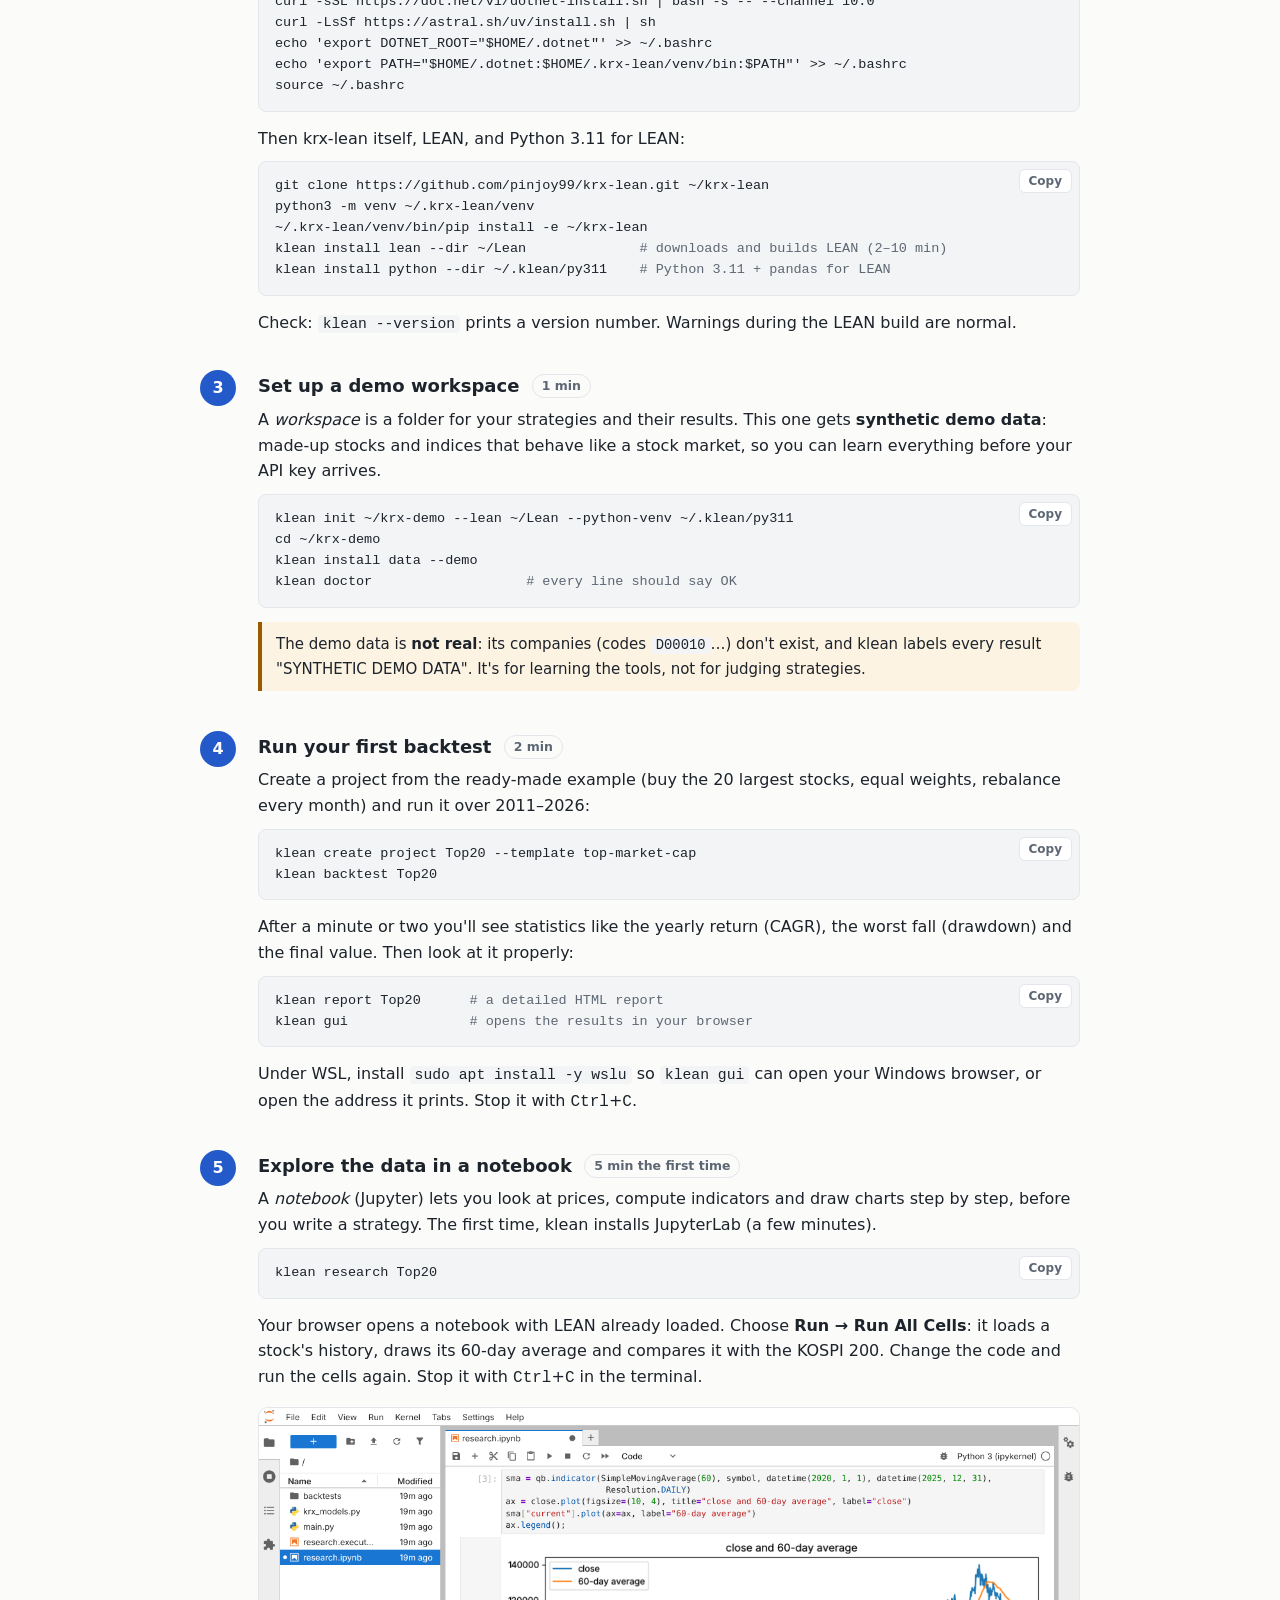
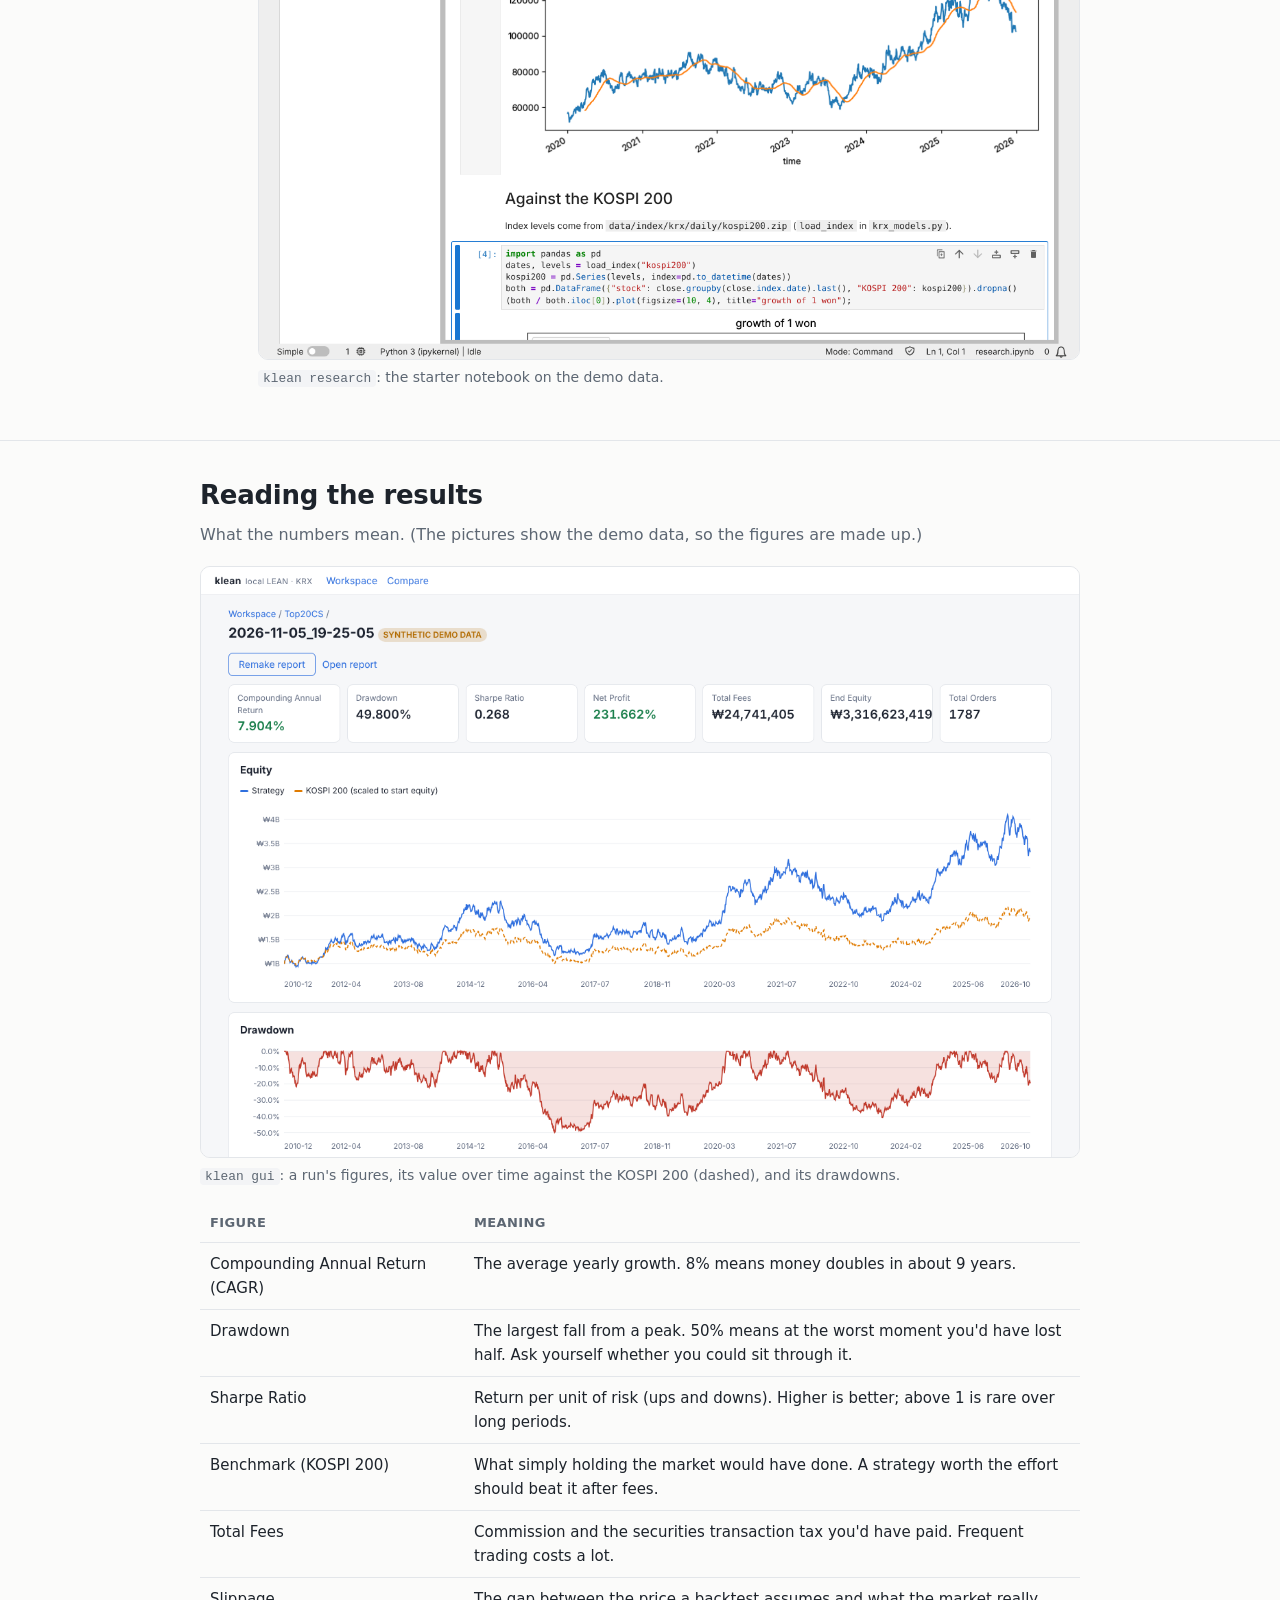
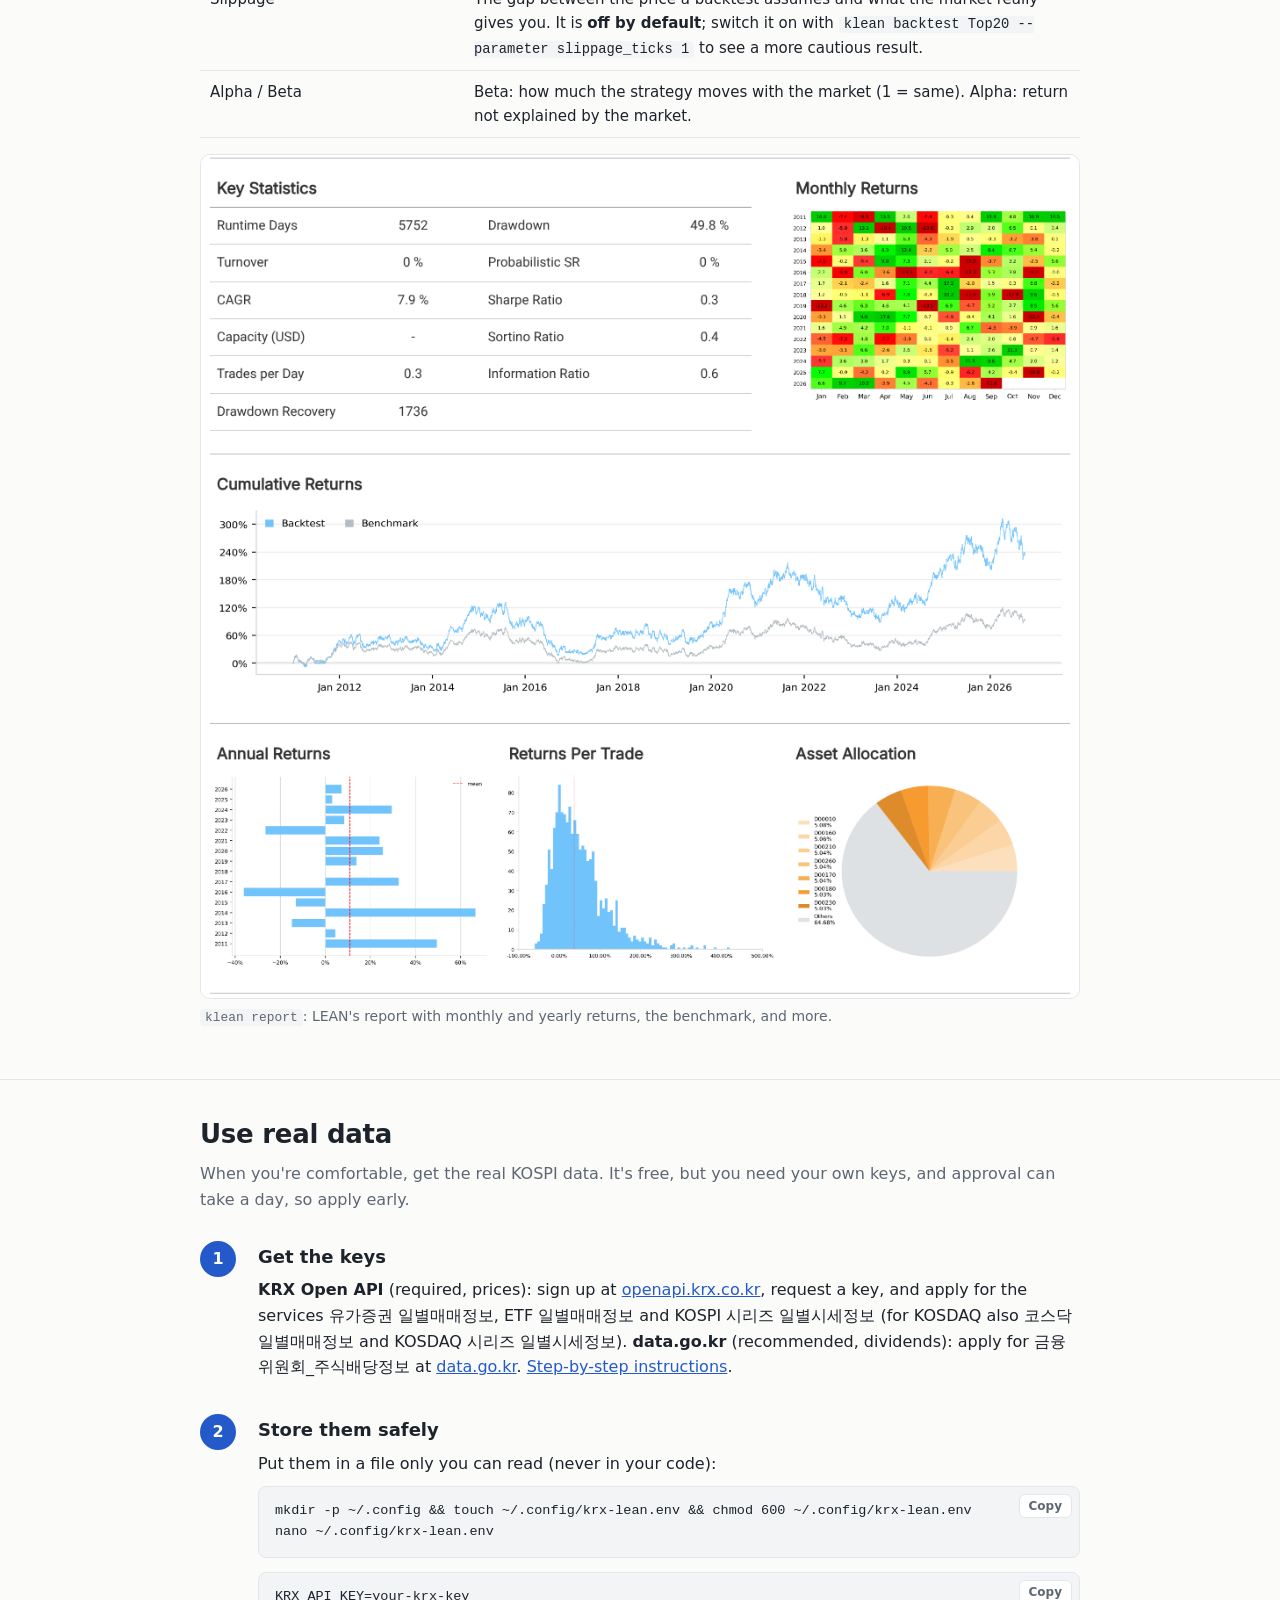
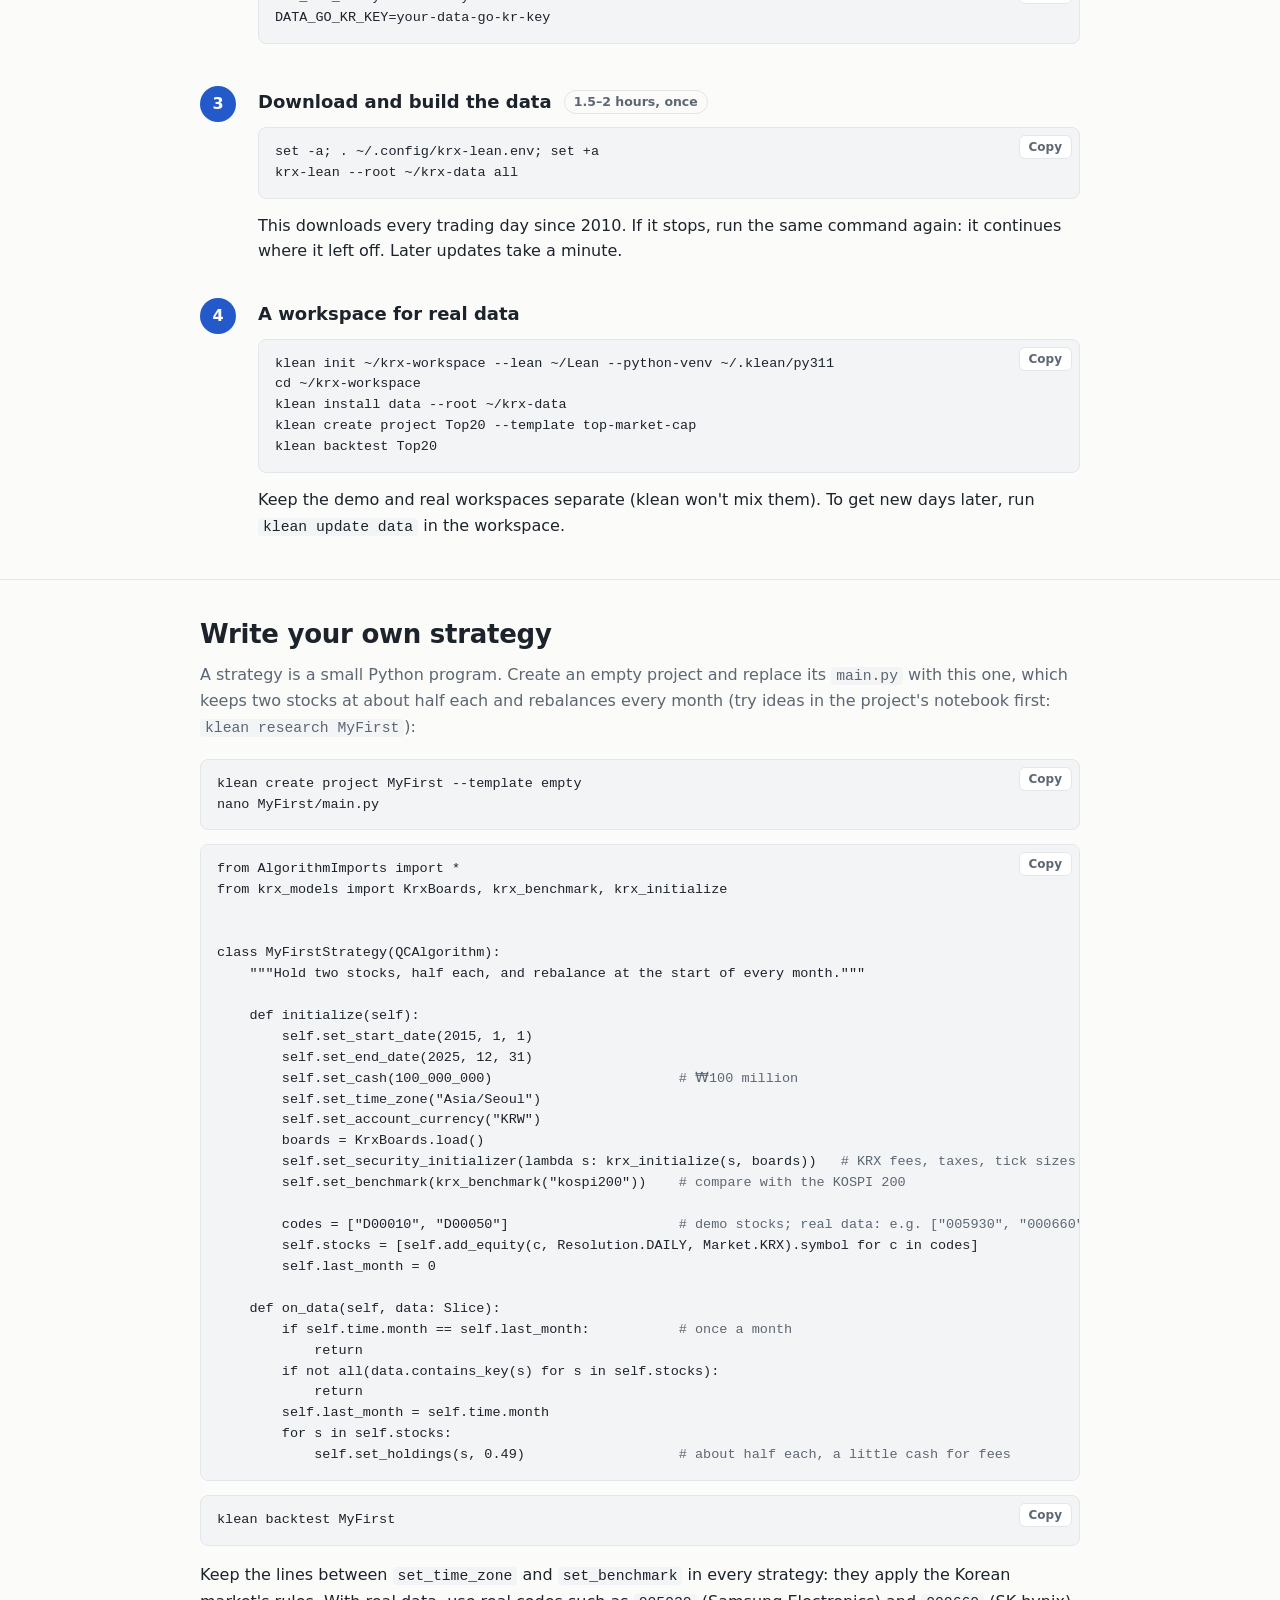
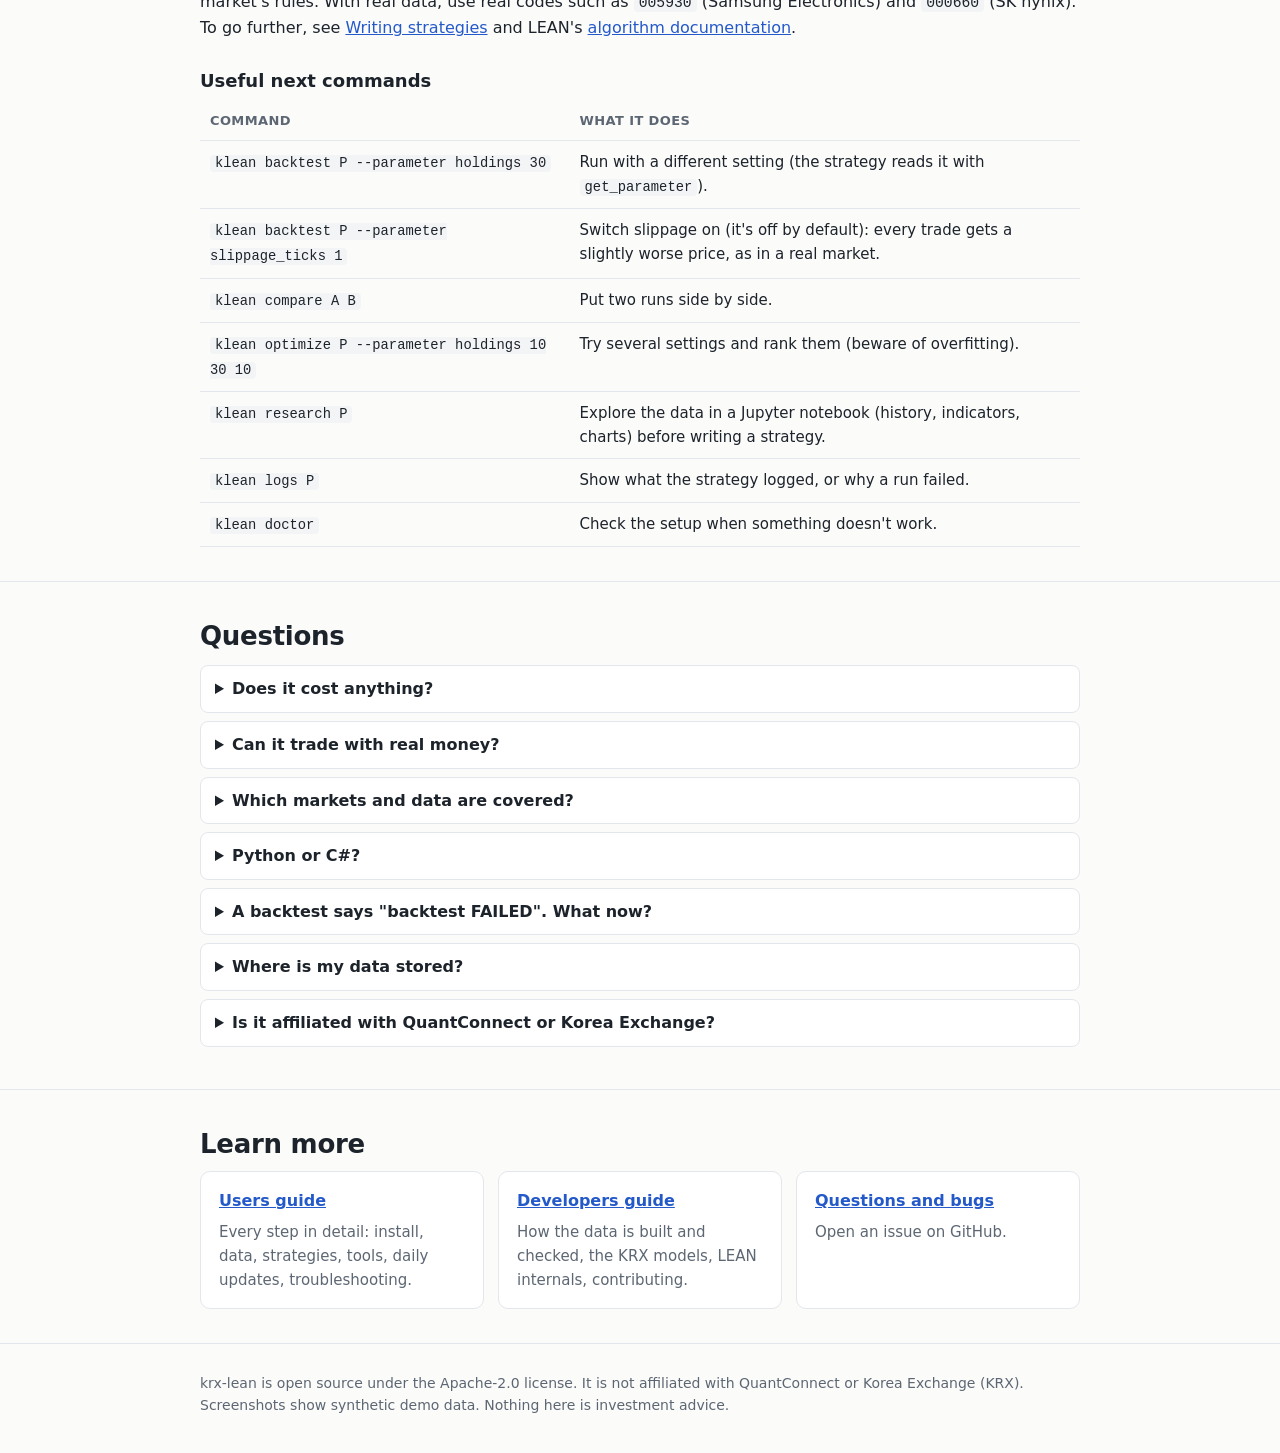
==== commit 69c6dc0e: "0.0.10: klean <verb> <noun> commands, update klean / update all install lean|python|data, update dat" ====
--- a/docs/index.html
+++ b/docs/index.html
@@ -202,8 +202,8 @@
         <div class="code"><pre><code>git clone https://github.com/pinjoy99/krx-lean.git ~/krx-lean
 python3 -m venv ~/.krx-lean/venv
 ~/.krx-lean/venv/bin/pip install -e ~/krx-lean
-klean install-lean --dir ~/Lean              <span class="c"># downloads and builds LEAN (2–10 min)</span>
-klean install-python --dir ~/.klean/py311    <span class="c"># Python 3.11 + pandas for LEAN</span></code></pre></div>
+klean install lean --dir ~/Lean              <span class="c"># downloads and builds LEAN (2–10 min)</span>
+klean install python --dir ~/.klean/py311    <span class="c"># Python 3.11 + pandas for LEAN</span></code></pre></div>
         <p>Check: <code>klean --version</code> prints a version number. Warnings during the LEAN build are normal.</p>
       </div>
     </div>
@@ -217,7 +217,7 @@
           learn everything before your API key arrives.</p>
         <div class="code"><pre><code>klean init ~/krx-demo --lean ~/Lean --python-venv ~/.klean/py311
 cd ~/krx-demo
-klean data install --demo
+klean install data --demo
 klean doctor                   <span class="c"># every line should say OK</span></code></pre></div>
         <div class="note warn">The demo data is <strong>not real</strong>: its companies (codes <code>D00010</code>…)
           don't exist, and klean labels every result "SYNTHETIC DEMO DATA". It's for learning the tools, not for
@@ -231,7 +231,7 @@
         <h3>Run your first backtest <span class="time">2 min</span></h3>
         <p>Create a project from the ready-made example (buy the 20 largest stocks, equal weights, rebalance every
           month) and run it over 2011–2026:</p>
-        <div class="code"><pre><code>klean project-create Top20 --template top-market-cap
+        <div class="code"><pre><code>klean create project Top20 --template top-market-cap
 klean backtest Top20</code></pre></div>
         <p>After a minute or two you'll see statistics like the yearly return (CAGR), the worst fall (drawdown) and
           the final value. Then look at it properly:</p>
@@ -335,11 +335,11 @@
         <h3>A workspace for real data</h3>
         <div class="code"><pre><code>klean init ~/krx-workspace --lean ~/Lean --python-venv ~/.klean/py311
 cd ~/krx-workspace
-klean data install --root ~/krx-data
-klean project-create Top20 --template top-market-cap
+klean install data --root ~/krx-data
+klean create project Top20 --template top-market-cap
 klean backtest Top20</code></pre></div>
         <p>Keep the demo and real workspaces separate (klean won't mix them). To get new days later, run
-          <code>klean update</code> in the workspace.</p>
+          <code>klean update data</code> in the workspace.</p>
       </div>
     </div>
   </div>
@@ -351,7 +351,7 @@
     <p class="sub">A strategy is a small Python program. Create an empty project and replace its <code>main.py</code>
       with this one, which keeps two stocks at about half each and rebalances every month (try ideas in the
       project's notebook first: <code>klean research MyFirst</code>):</p>
-    <div class="code"><pre><code>klean project-create MyFirst --template empty
+    <div class="code"><pre><code>klean create project MyFirst --template empty
 nano MyFirst/main.py</code></pre></div>
     <div class="code"><pre><code>from AlgorithmImports import *
 from krx_models import KrxBoards, krx_benchmark, krx_initialize
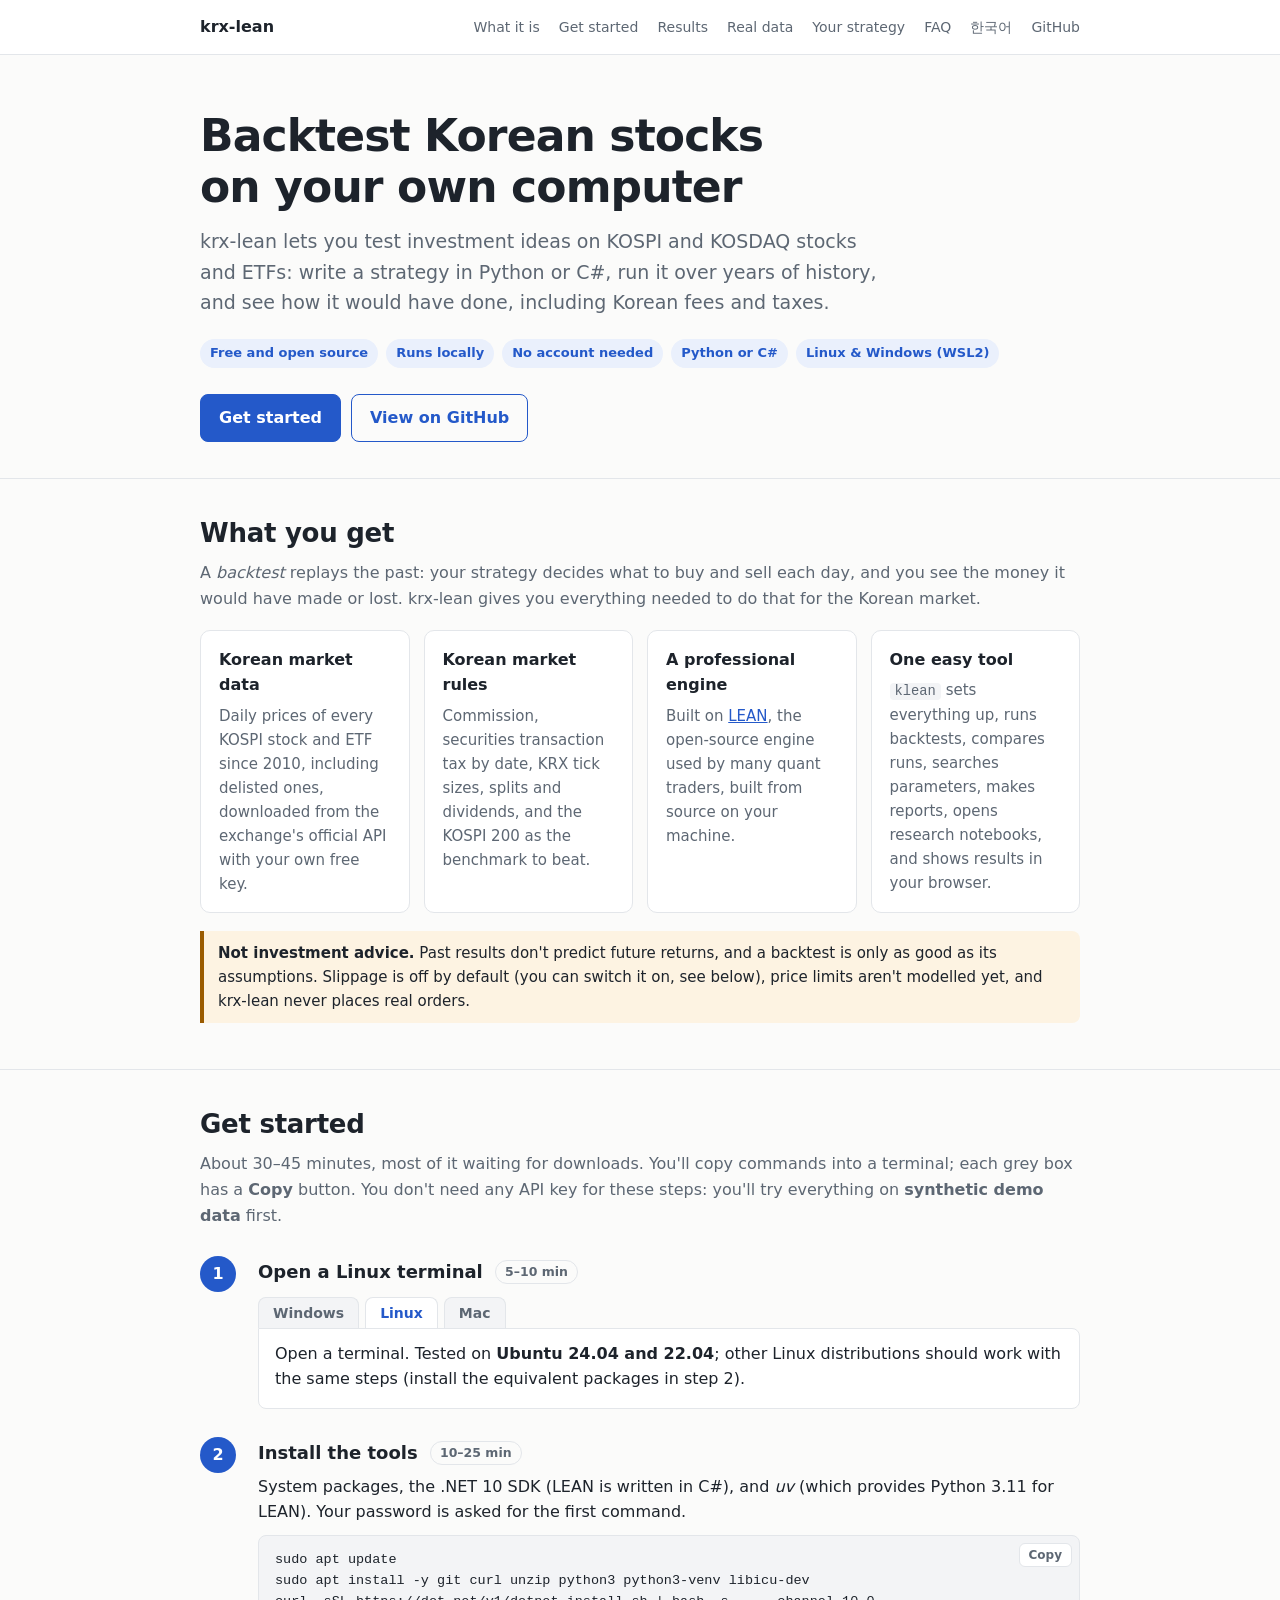
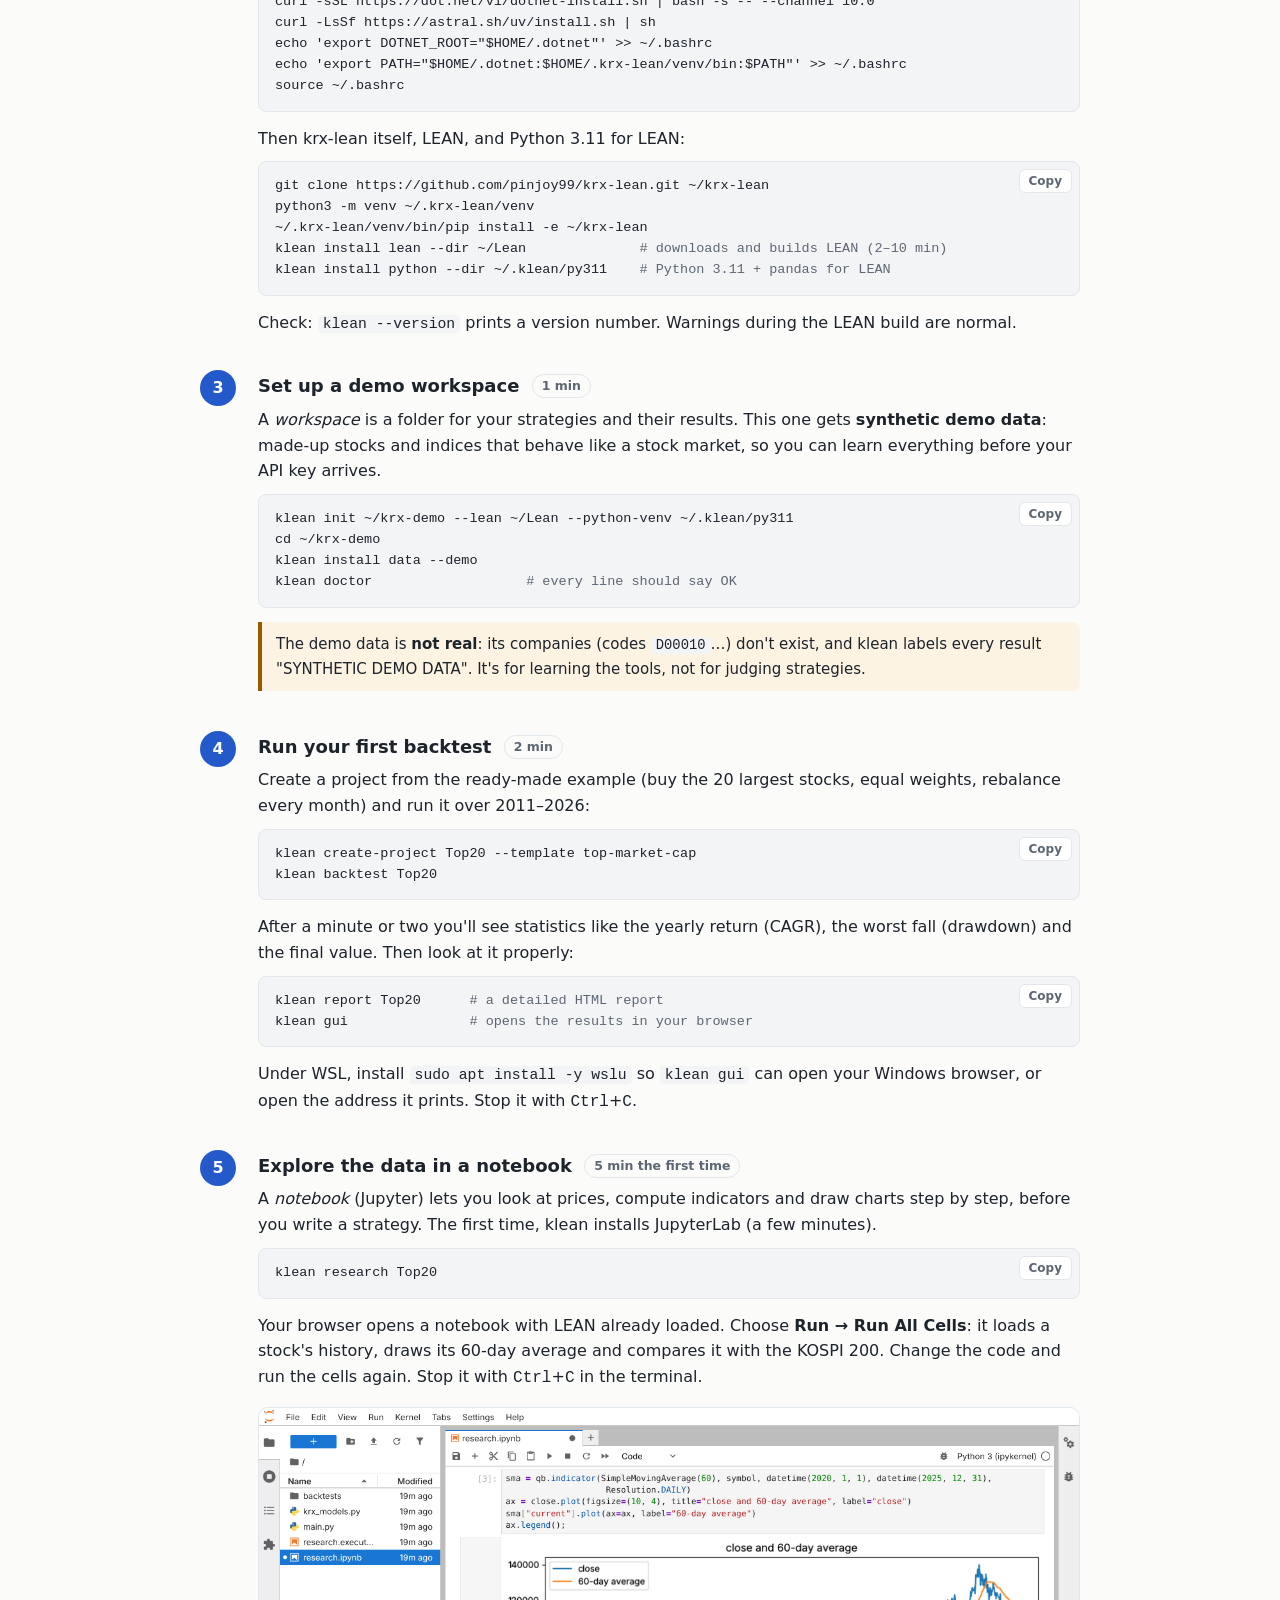
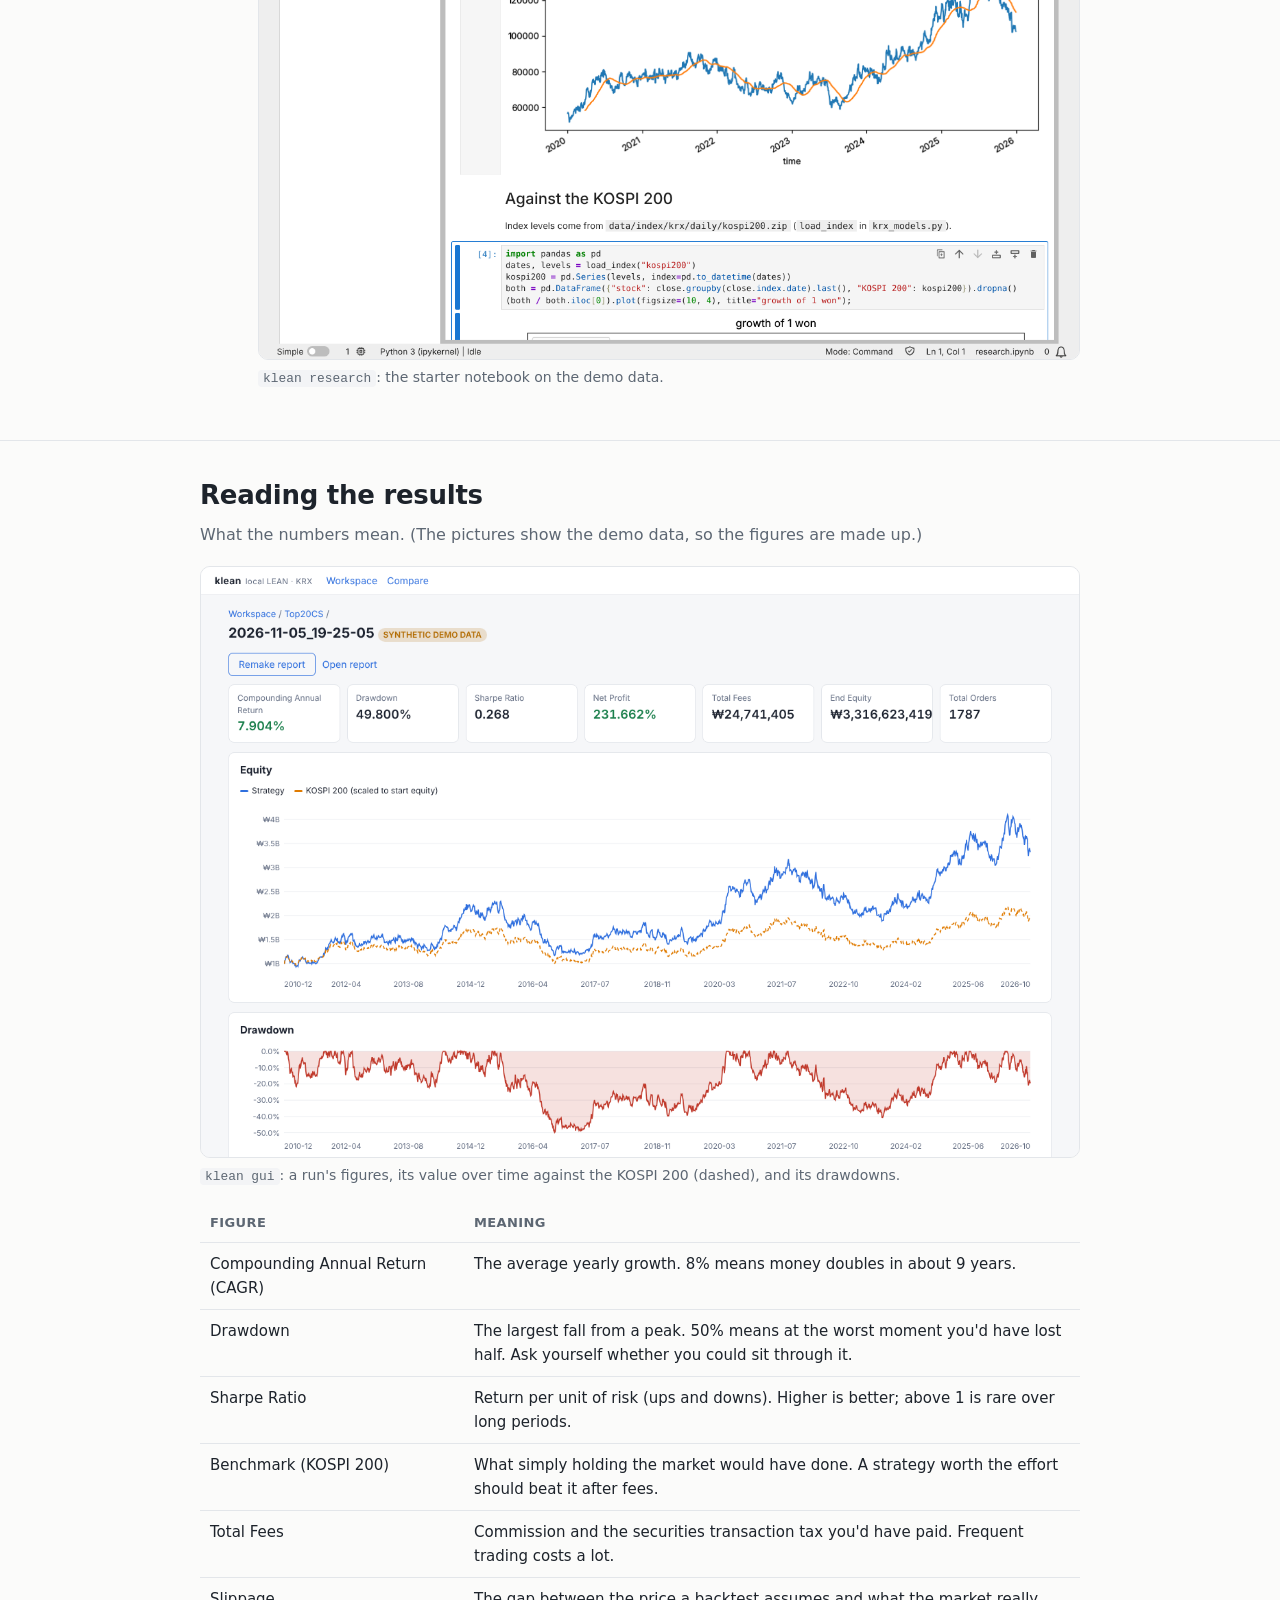
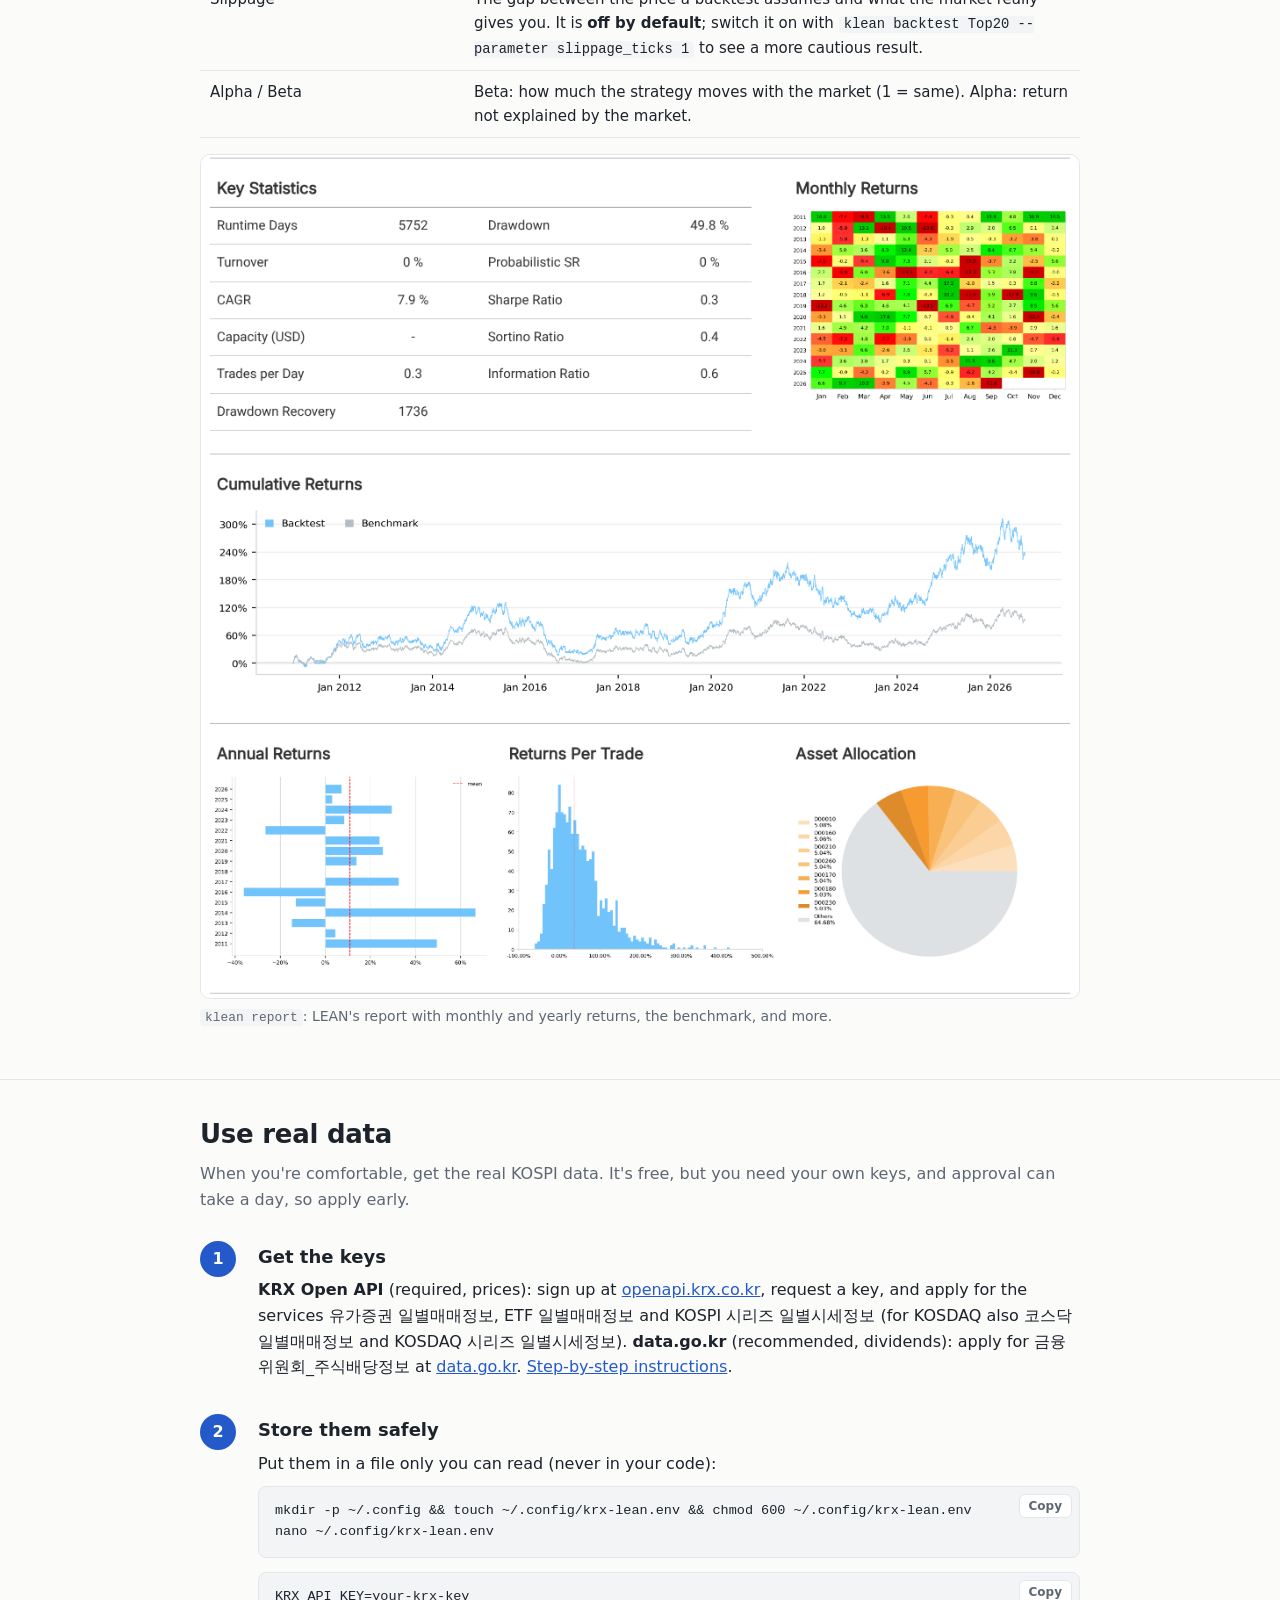
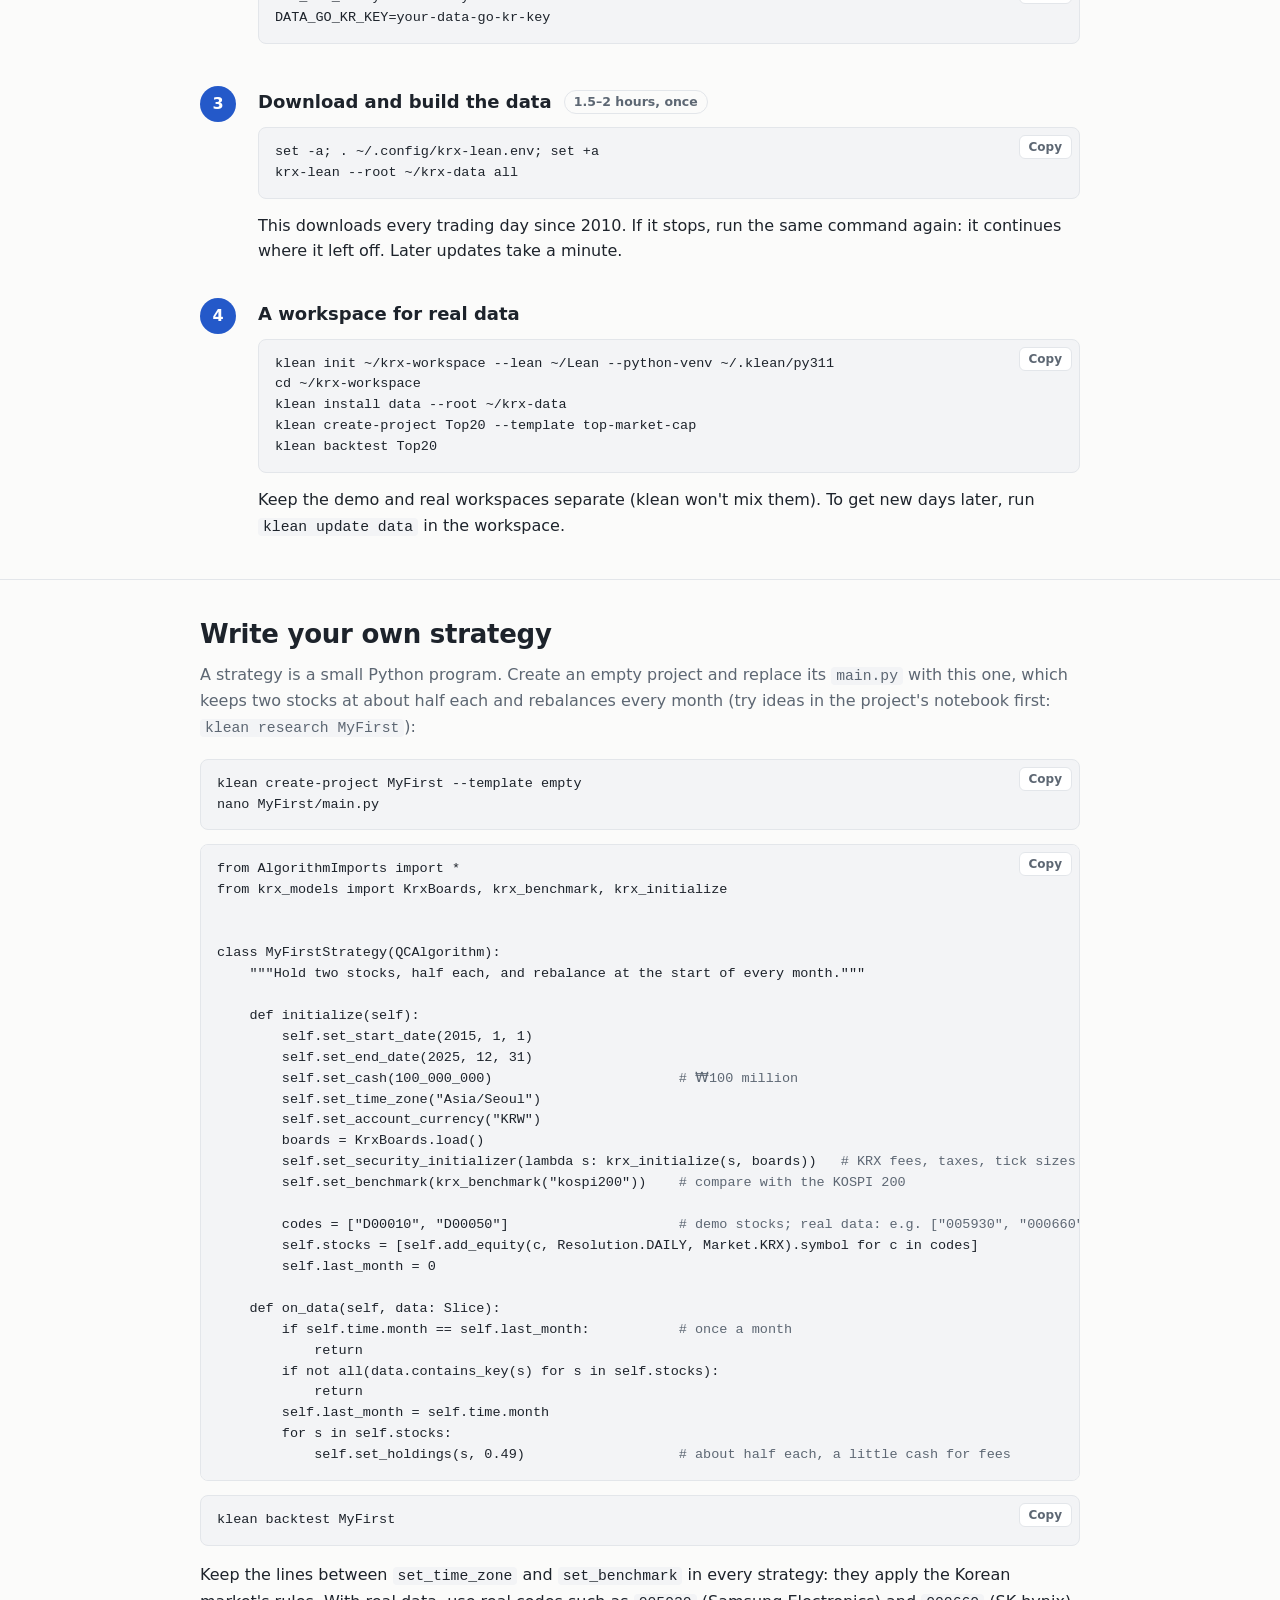
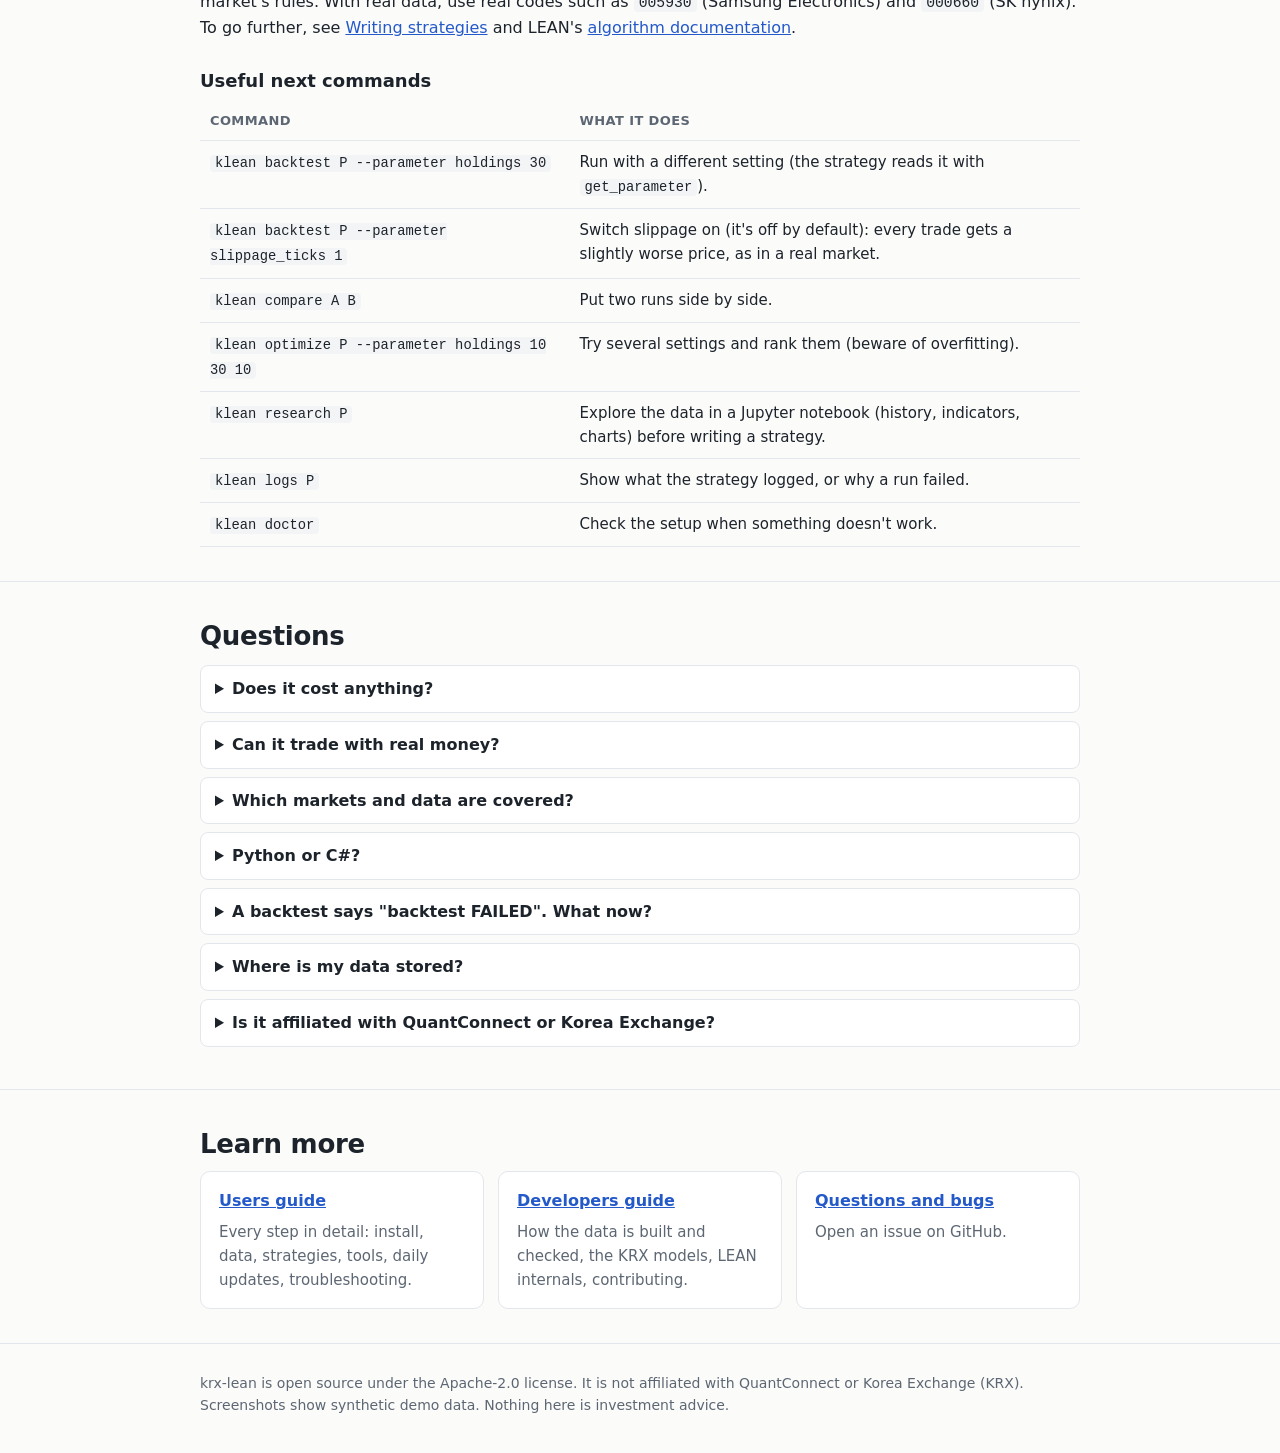
==== commit 61aad221: "0.0.11: create-project and delete-project as commands Replaces 0.0.10's `create project` / `delete p" ====
--- a/docs/index.html
+++ b/docs/index.html
@@ -231,7 +231,7 @@
         <h3>Run your first backtest <span class="time">2 min</span></h3>
         <p>Create a project from the ready-made example (buy the 20 largest stocks, equal weights, rebalance every
           month) and run it over 2011–2026:</p>
-        <div class="code"><pre><code>klean create project Top20 --template top-market-cap
+        <div class="code"><pre><code>klean create-project Top20 --template top-market-cap
 klean backtest Top20</code></pre></div>
         <p>After a minute or two you'll see statistics like the yearly return (CAGR), the worst fall (drawdown) and
           the final value. Then look at it properly:</p>
@@ -336,7 +336,7 @@
         <div class="code"><pre><code>klean init ~/krx-workspace --lean ~/Lean --python-venv ~/.klean/py311
 cd ~/krx-workspace
 klean install data --root ~/krx-data
-klean create project Top20 --template top-market-cap
+klean create-project Top20 --template top-market-cap
 klean backtest Top20</code></pre></div>
         <p>Keep the demo and real workspaces separate (klean won't mix them). To get new days later, run
           <code>klean update data</code> in the workspace.</p>
@@ -351,7 +351,7 @@
     <p class="sub">A strategy is a small Python program. Create an empty project and replace its <code>main.py</code>
       with this one, which keeps two stocks at about half each and rebalances every month (try ideas in the
       project's notebook first: <code>klean research MyFirst</code>):</p>
-    <div class="code"><pre><code>klean create project MyFirst --template empty
+    <div class="code"><pre><code>klean create-project MyFirst --template empty
 nano MyFirst/main.py</code></pre></div>
     <div class="code"><pre><code>from AlgorithmImports import *
 from krx_models import KrxBoards, krx_benchmark, krx_initialize
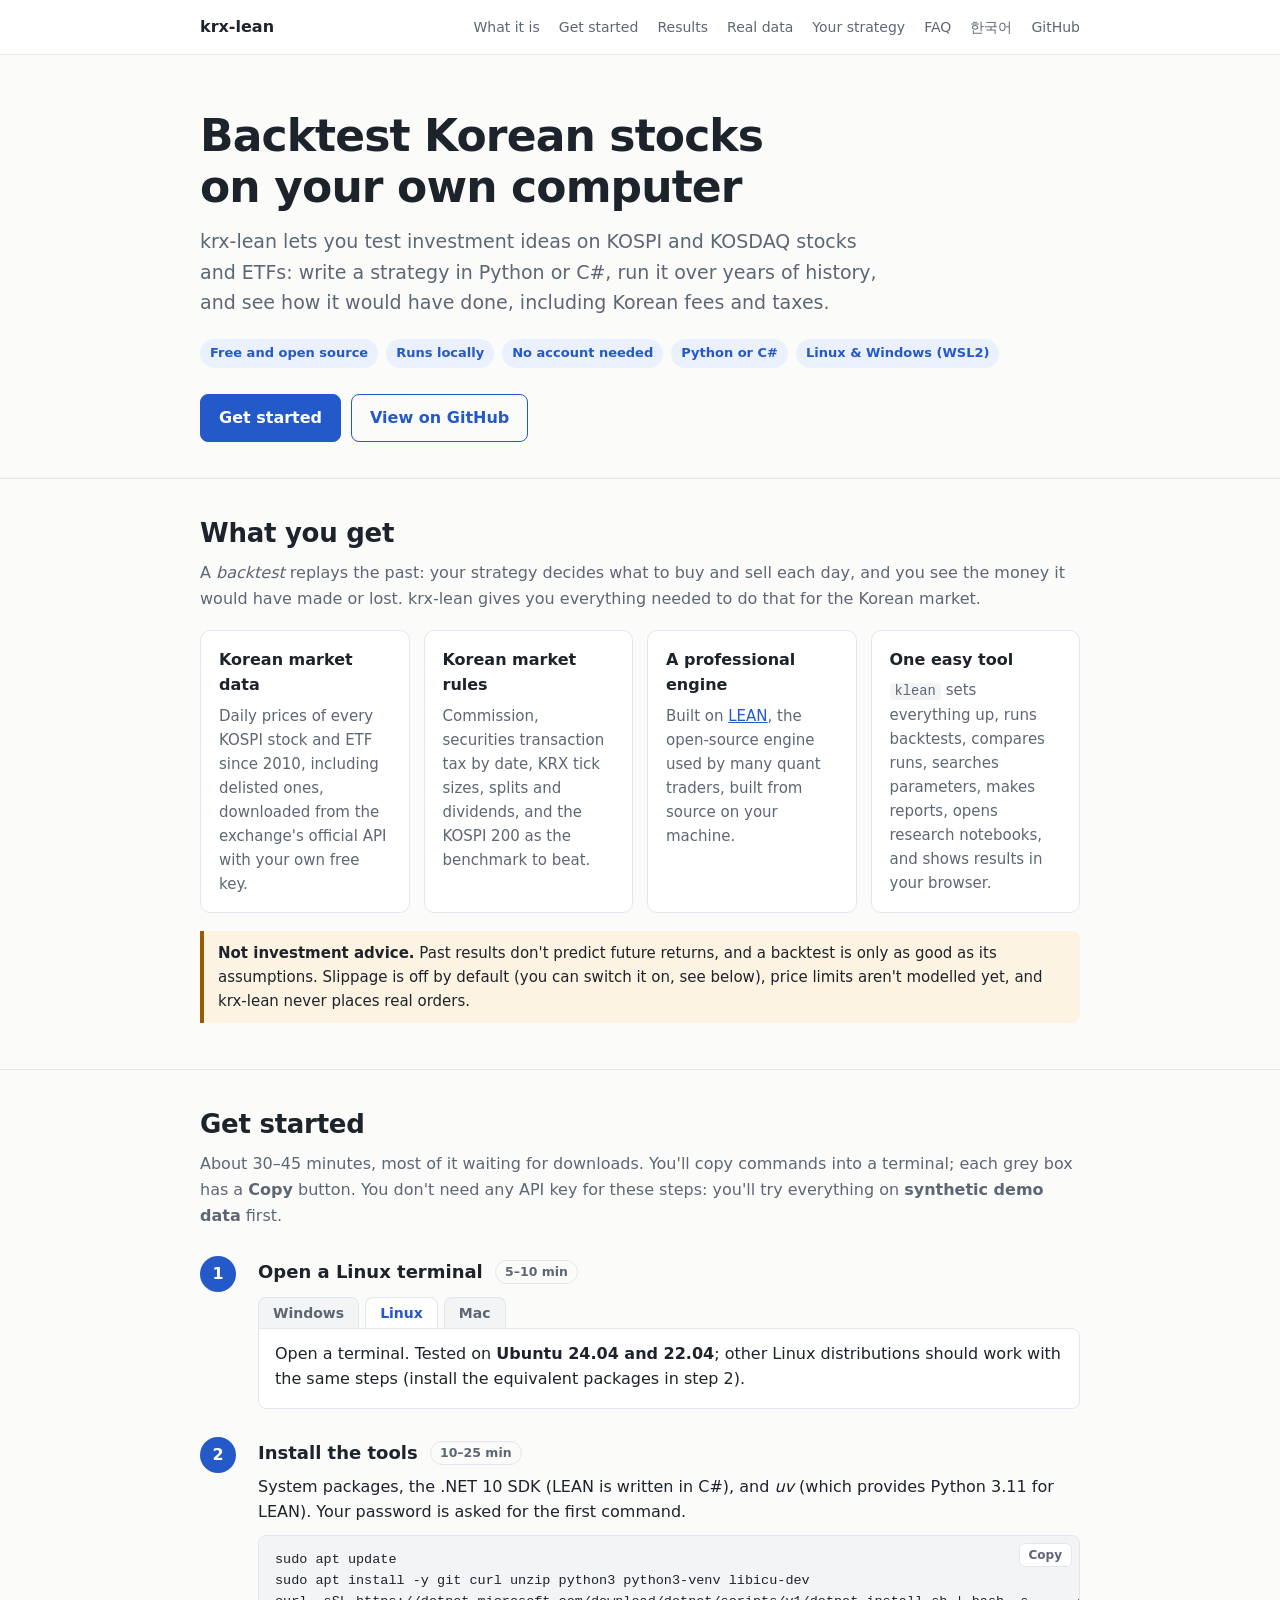
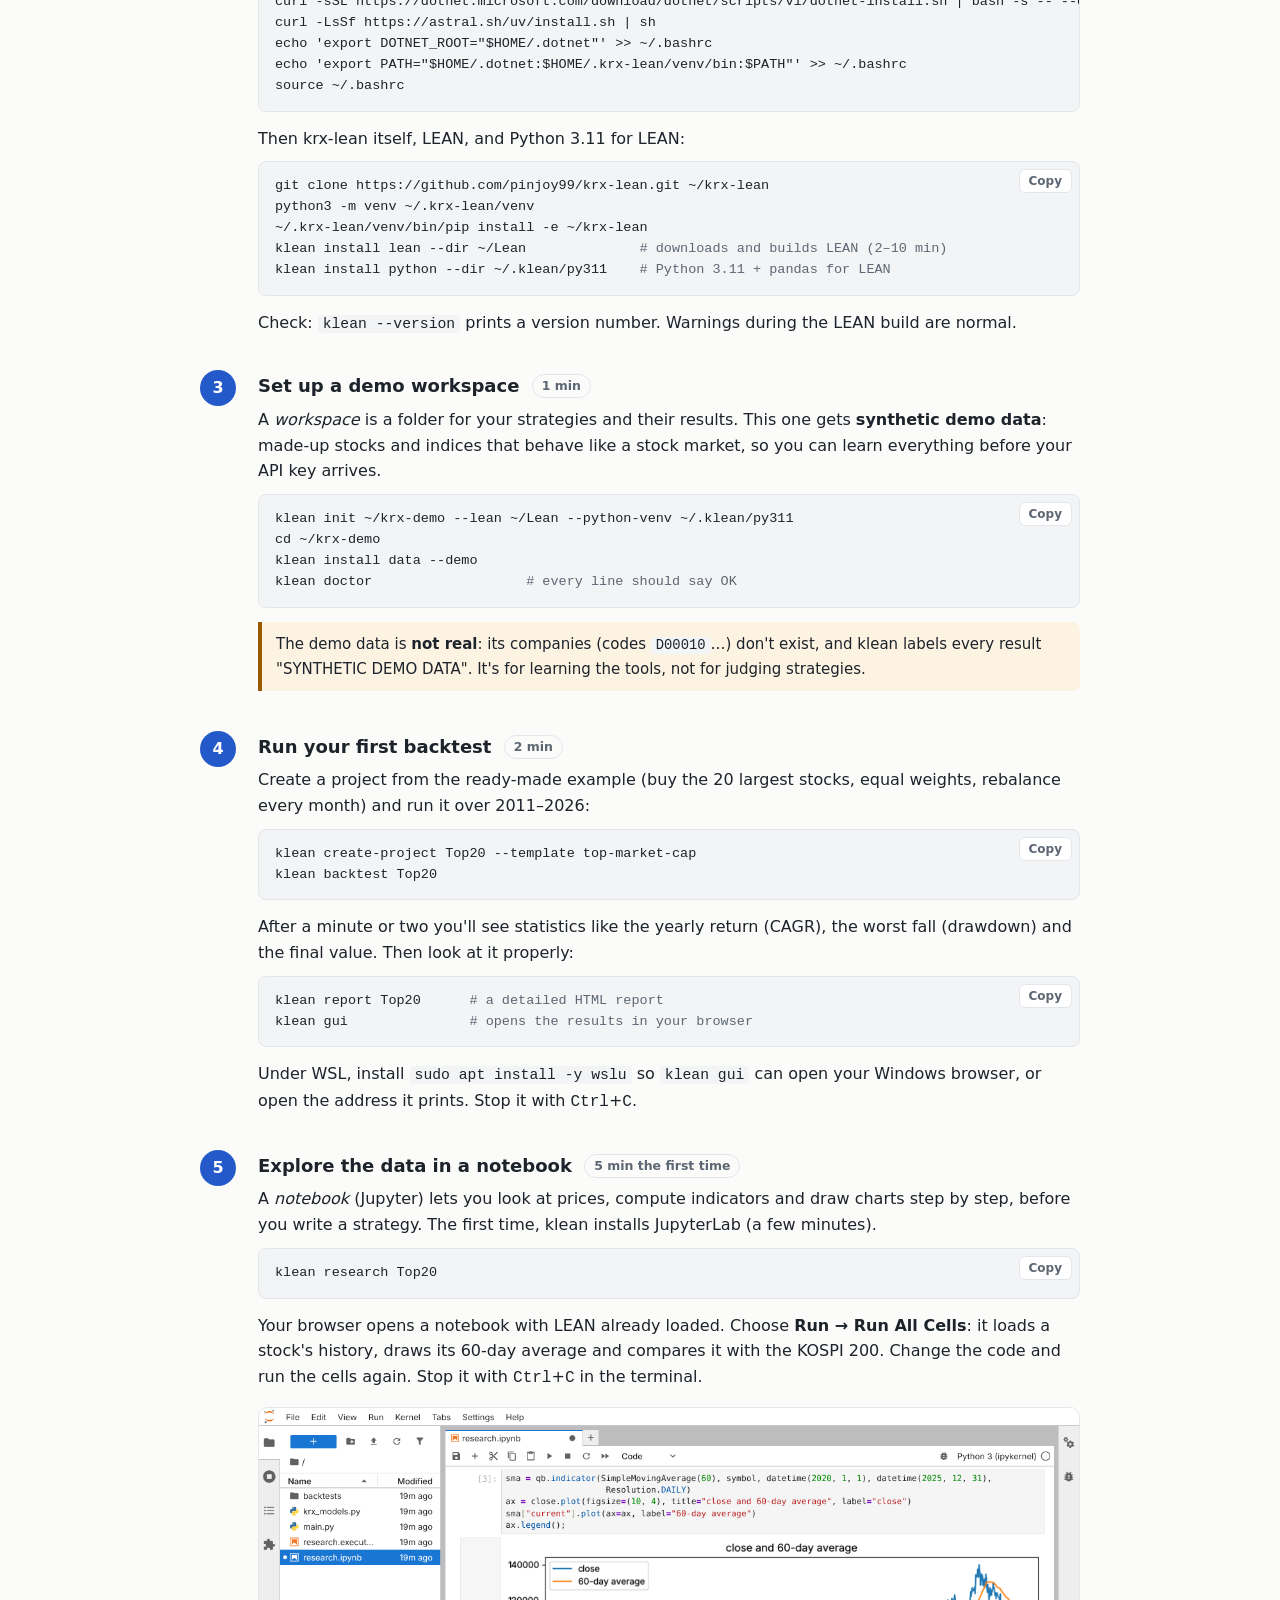
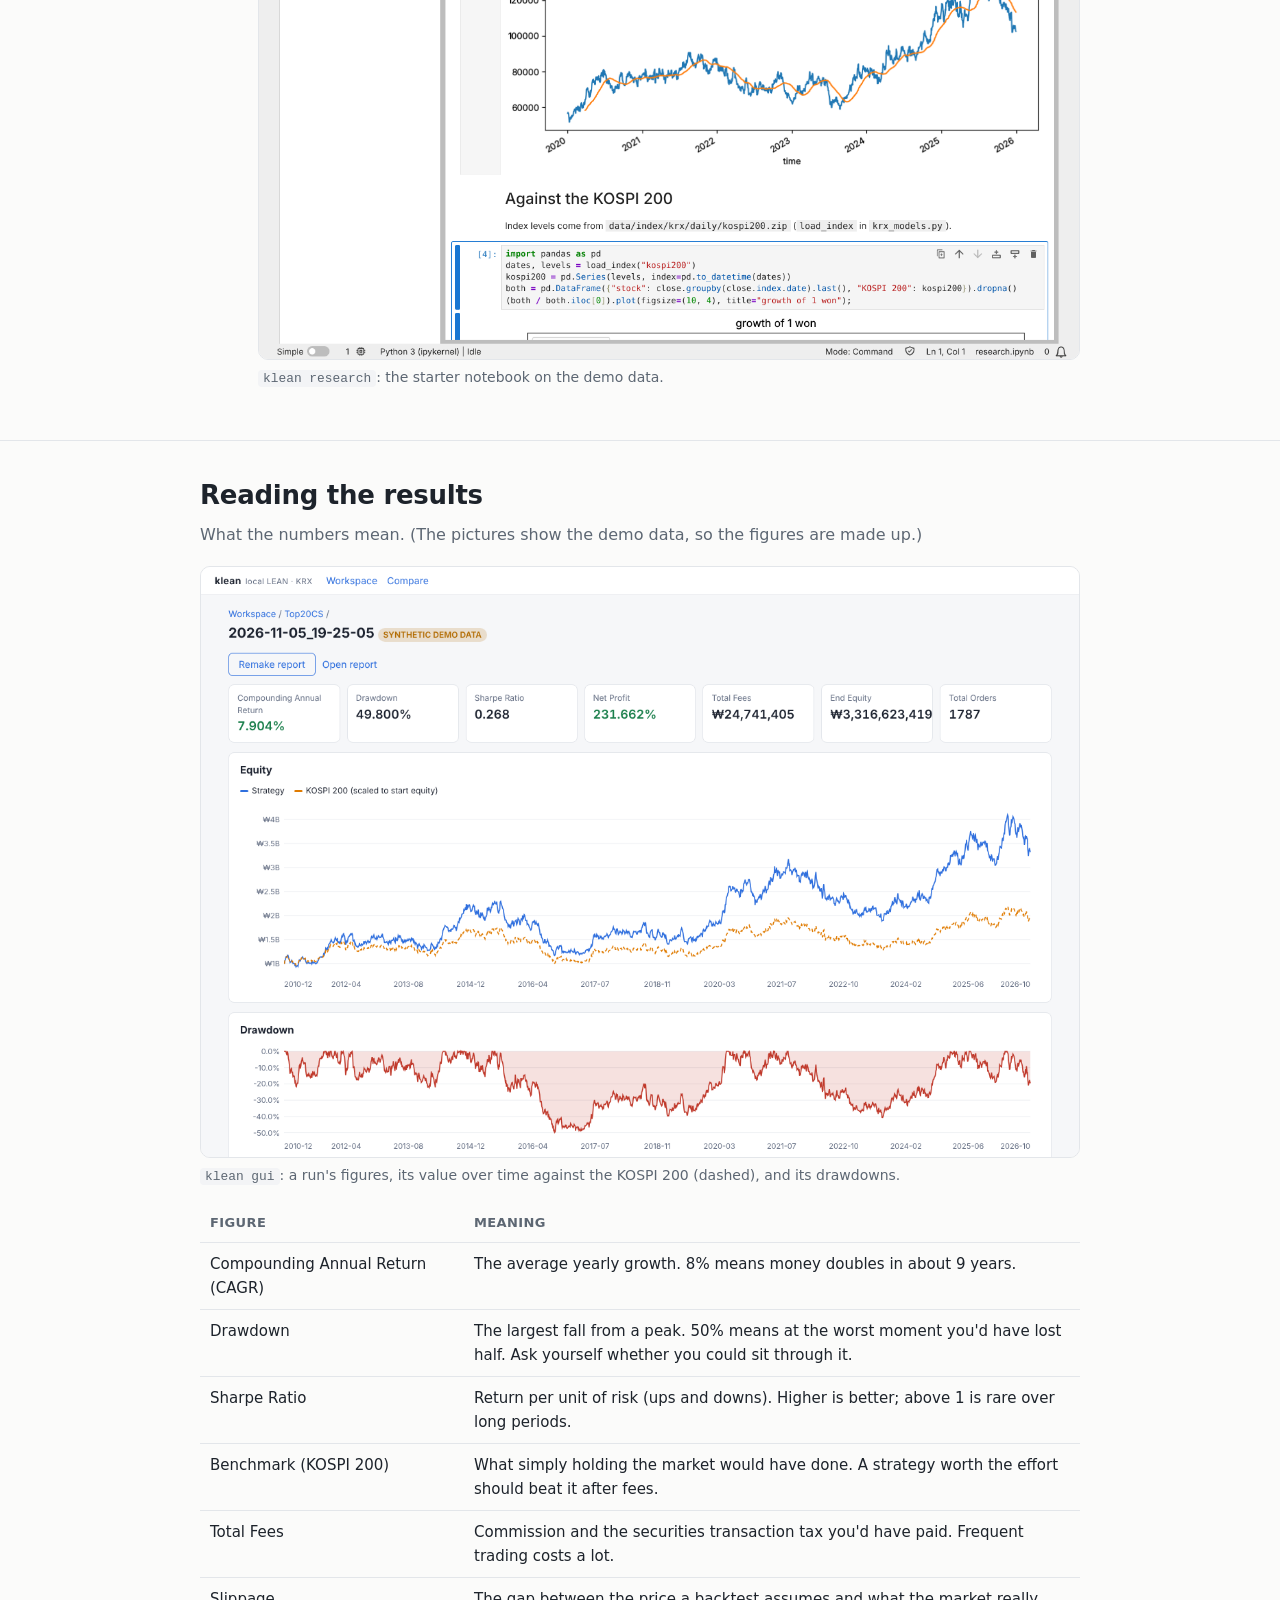
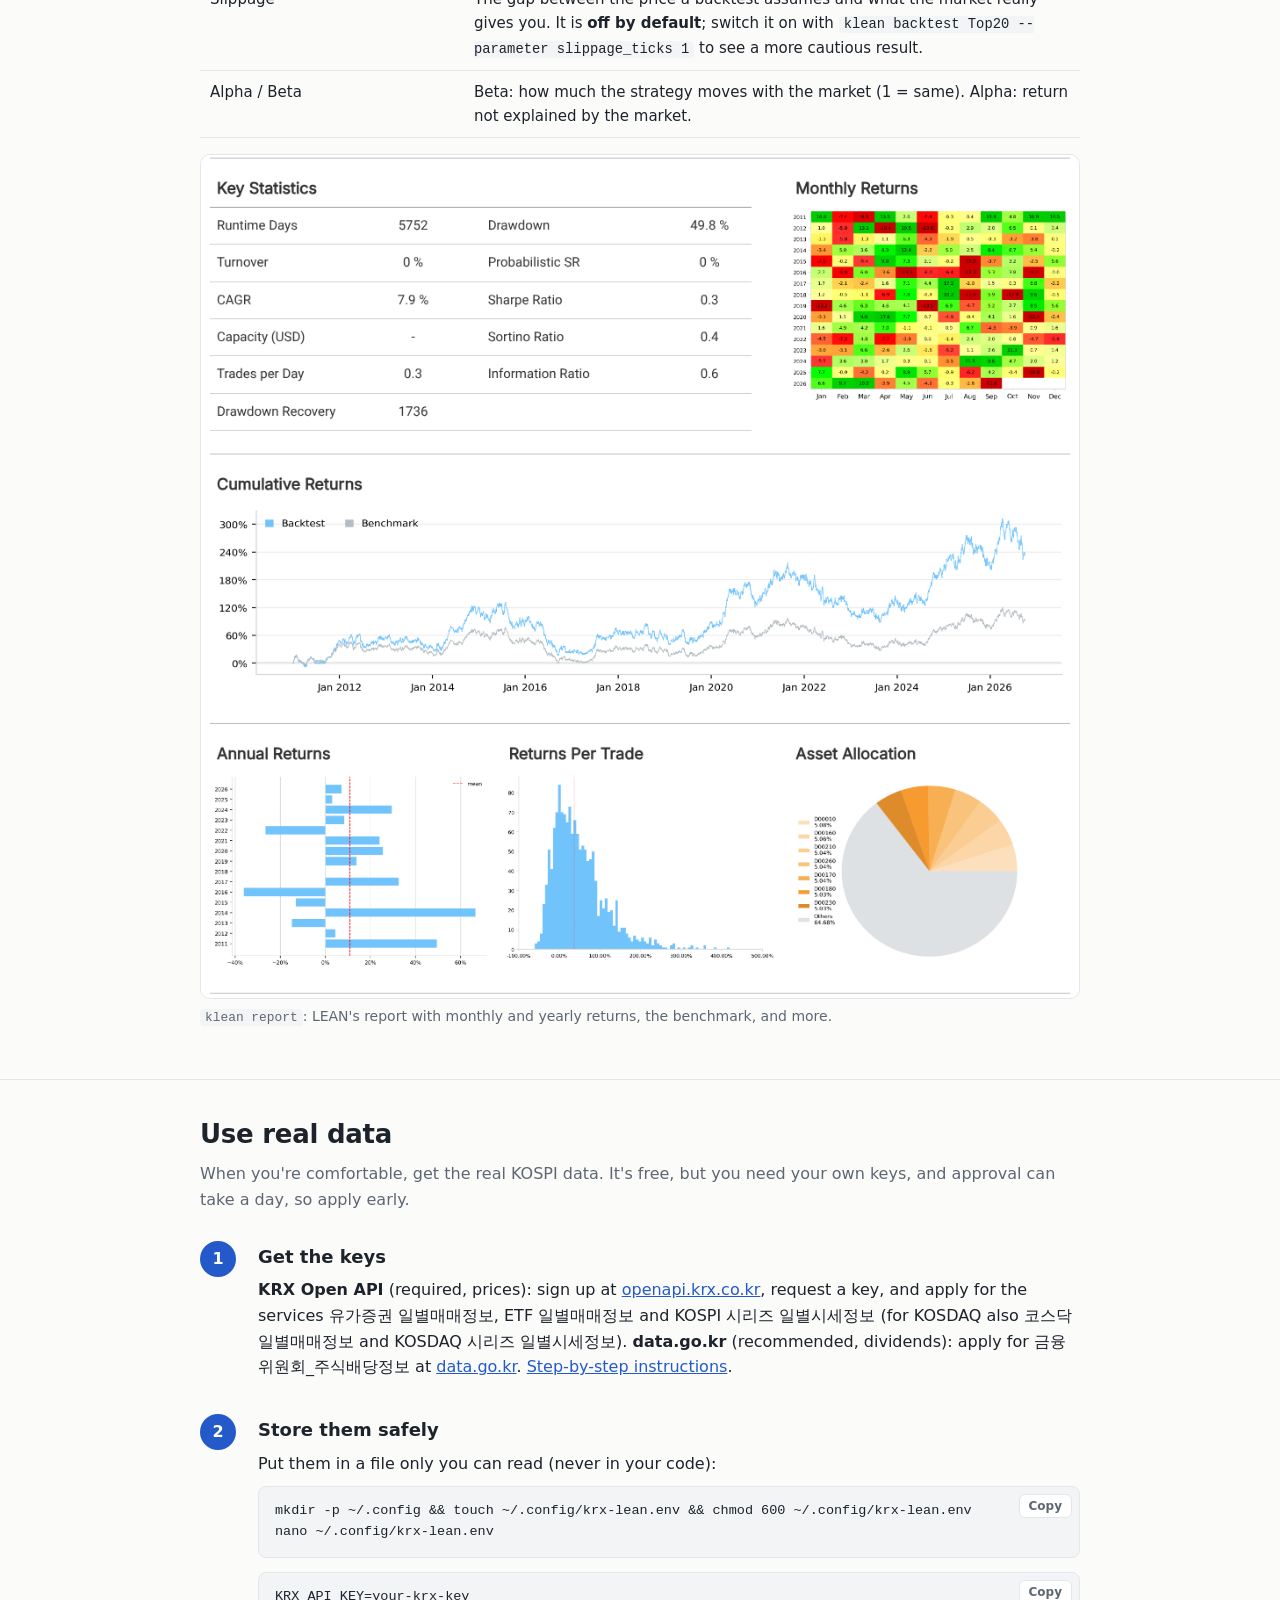
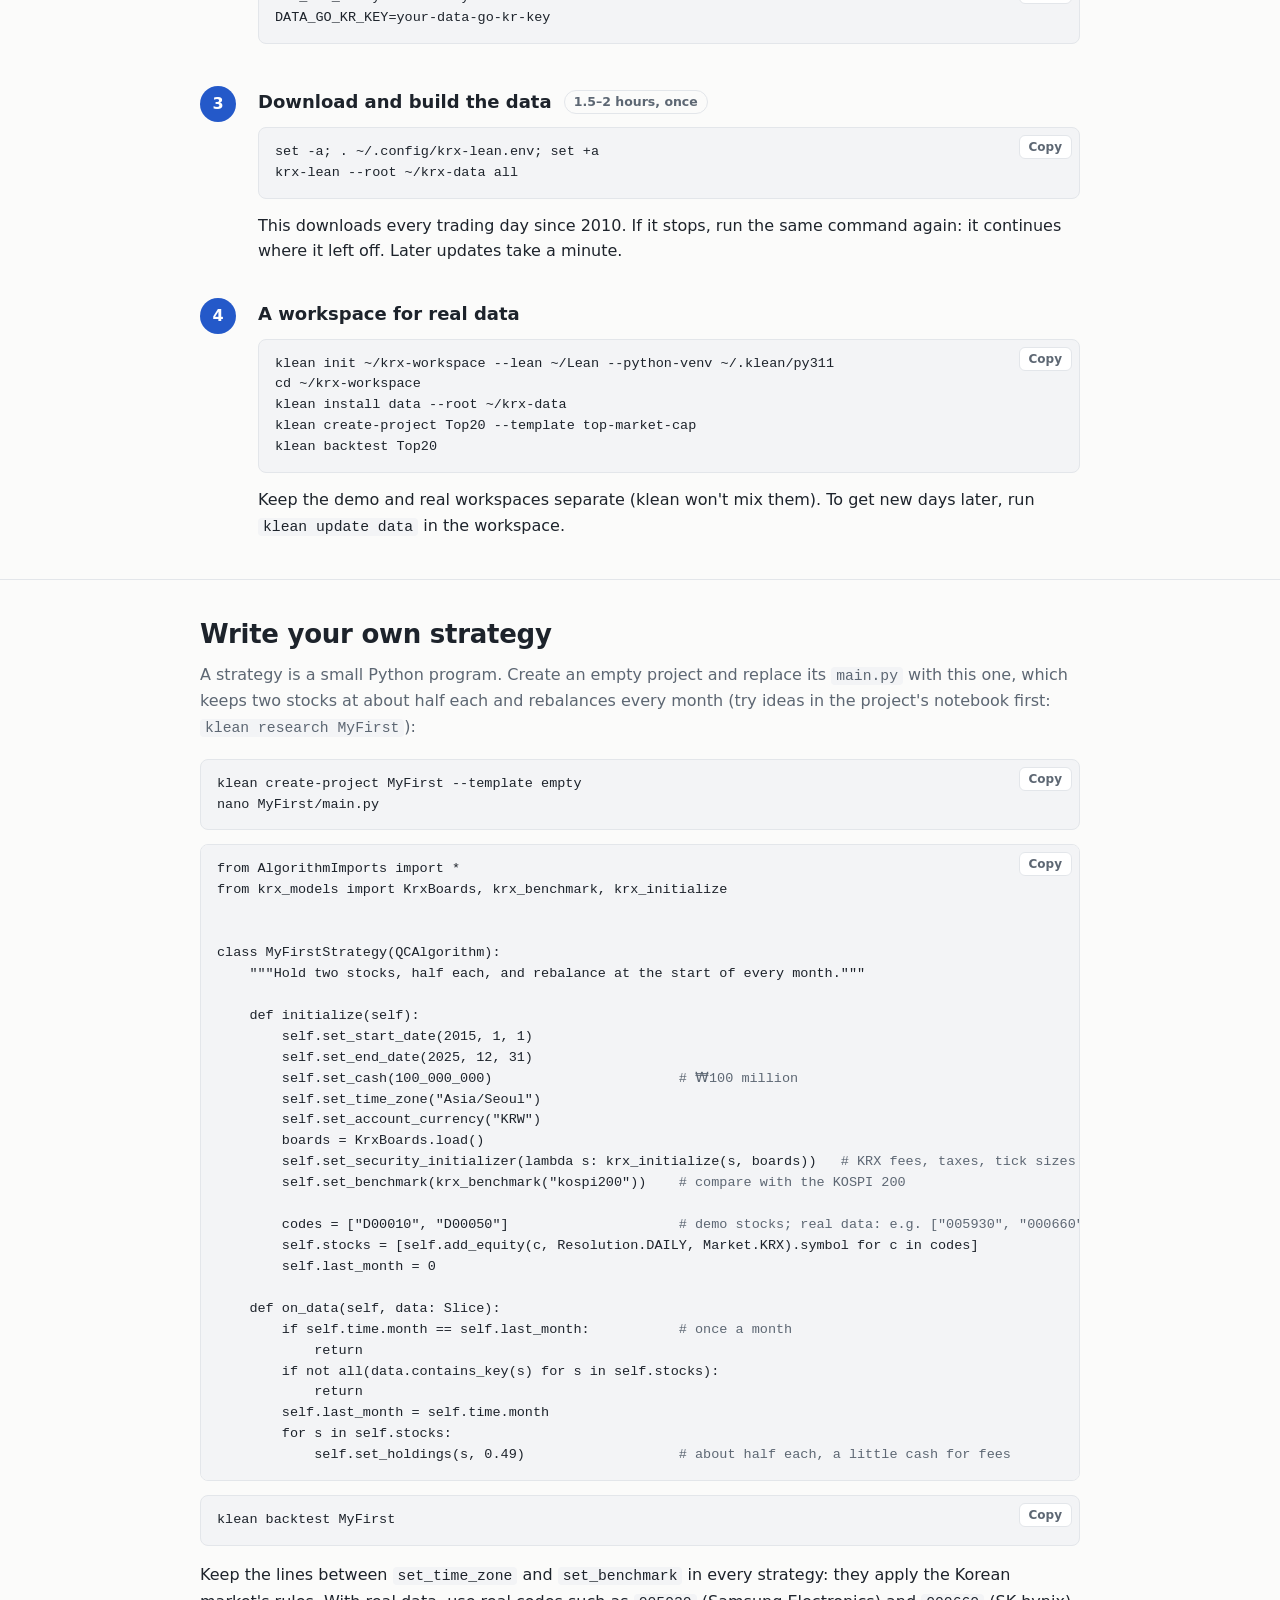
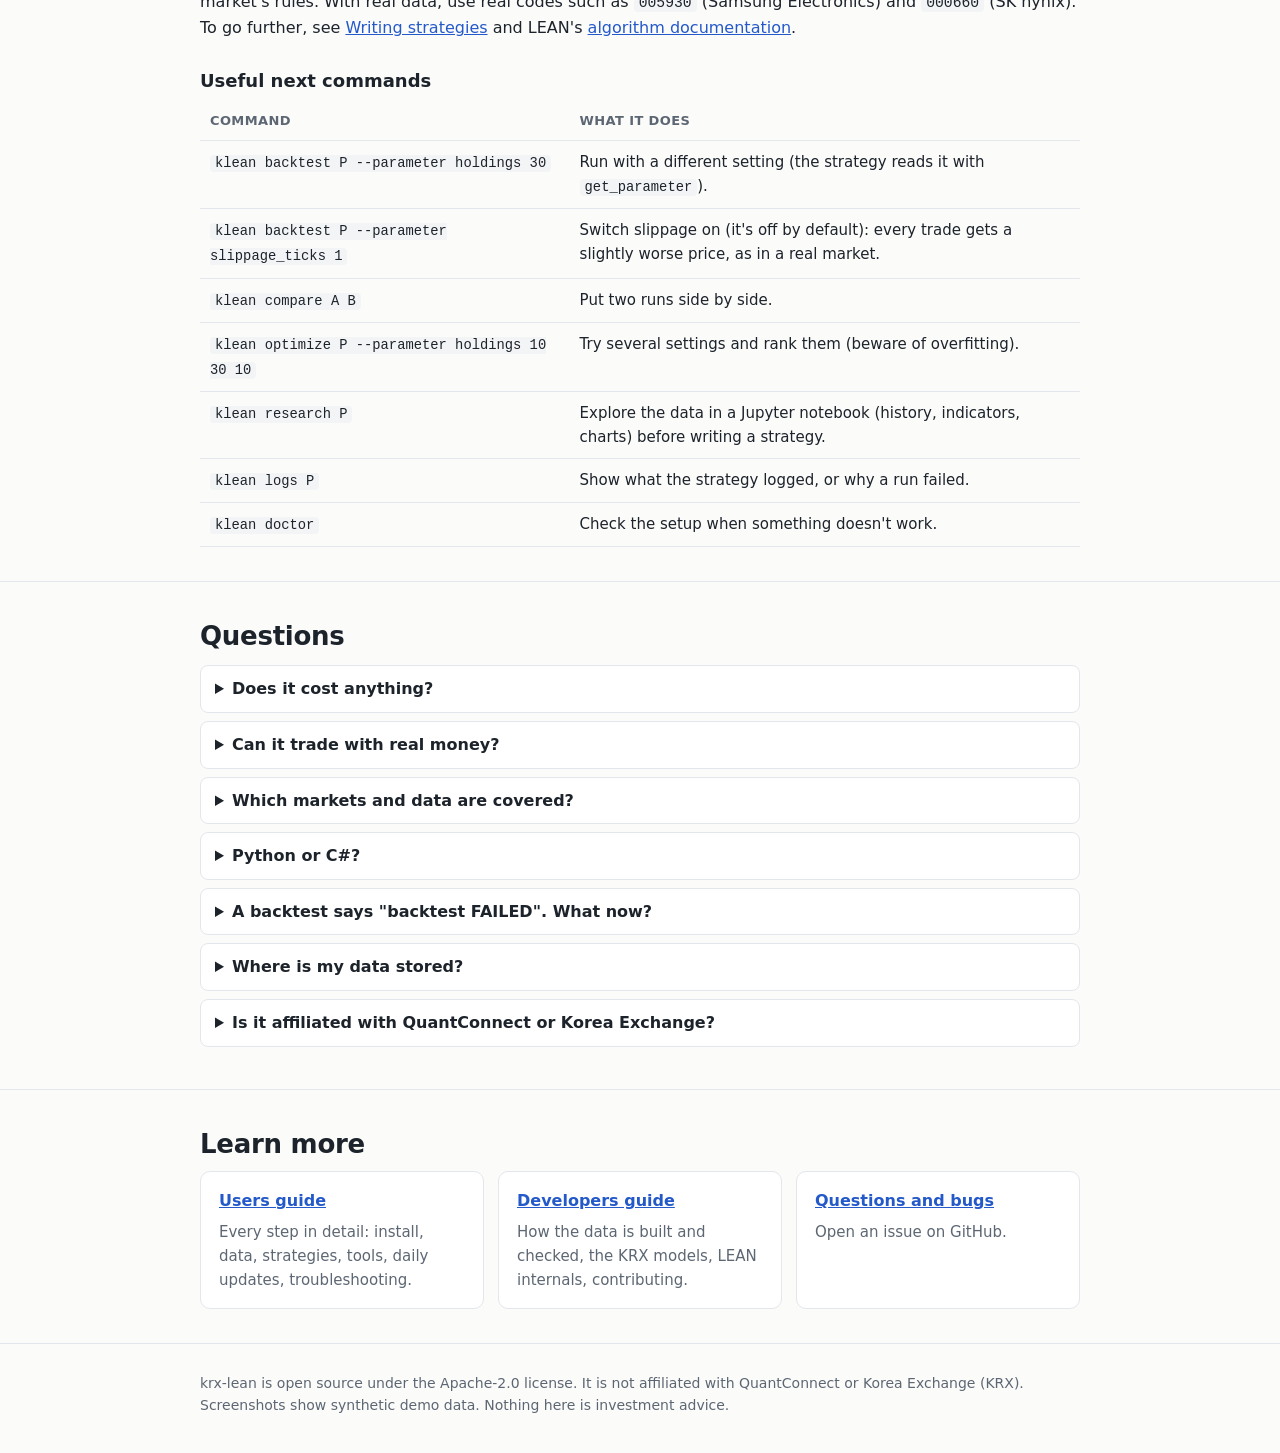
==== commit 5786c23f: "Docs: .NET install script by its full URL (the dot.net short link can be reset) Co-Authored-By: Clau" ====
--- a/docs/index.html
+++ b/docs/index.html
@@ -193,7 +193,7 @@
           LEAN). Your password is asked for the first command.</p>
         <div class="code"><pre><code>sudo apt update
 sudo apt install -y git curl unzip python3 python3-venv libicu-dev
-curl -sSL https://dot.net/v1/dotnet-install.sh | bash -s -- --channel 10.0
+curl -sSL https://dotnet.microsoft.com/download/dotnet/scripts/v1/dotnet-install.sh | bash -s -- --channel 10.0
 curl -LsSf https://astral.sh/uv/install.sh | sh
 echo 'export DOTNET_ROOT="$HOME/.dotnet"' &gt;&gt; ~/.bashrc
 echo 'export PATH="$HOME/.dotnet:$HOME/.krx-lean/venv/bin:$PATH"' &gt;&gt; ~/.bashrc
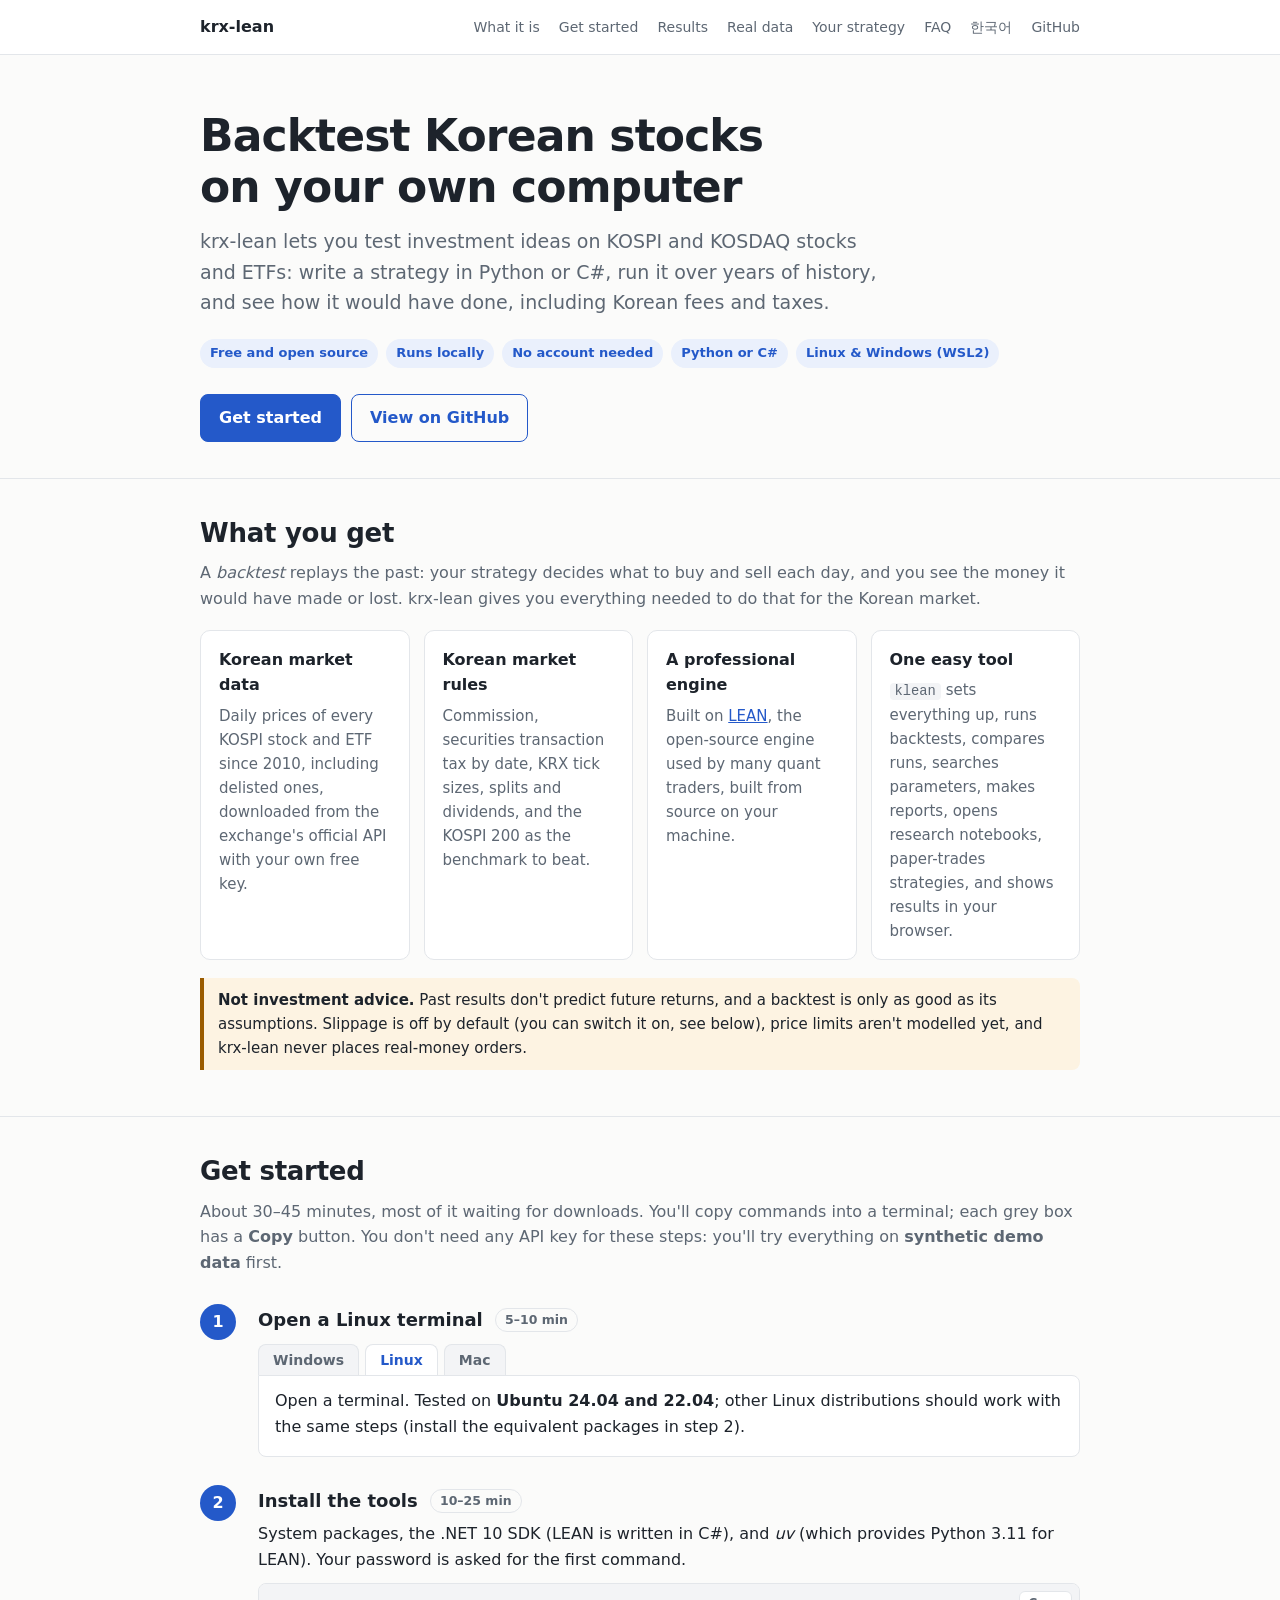
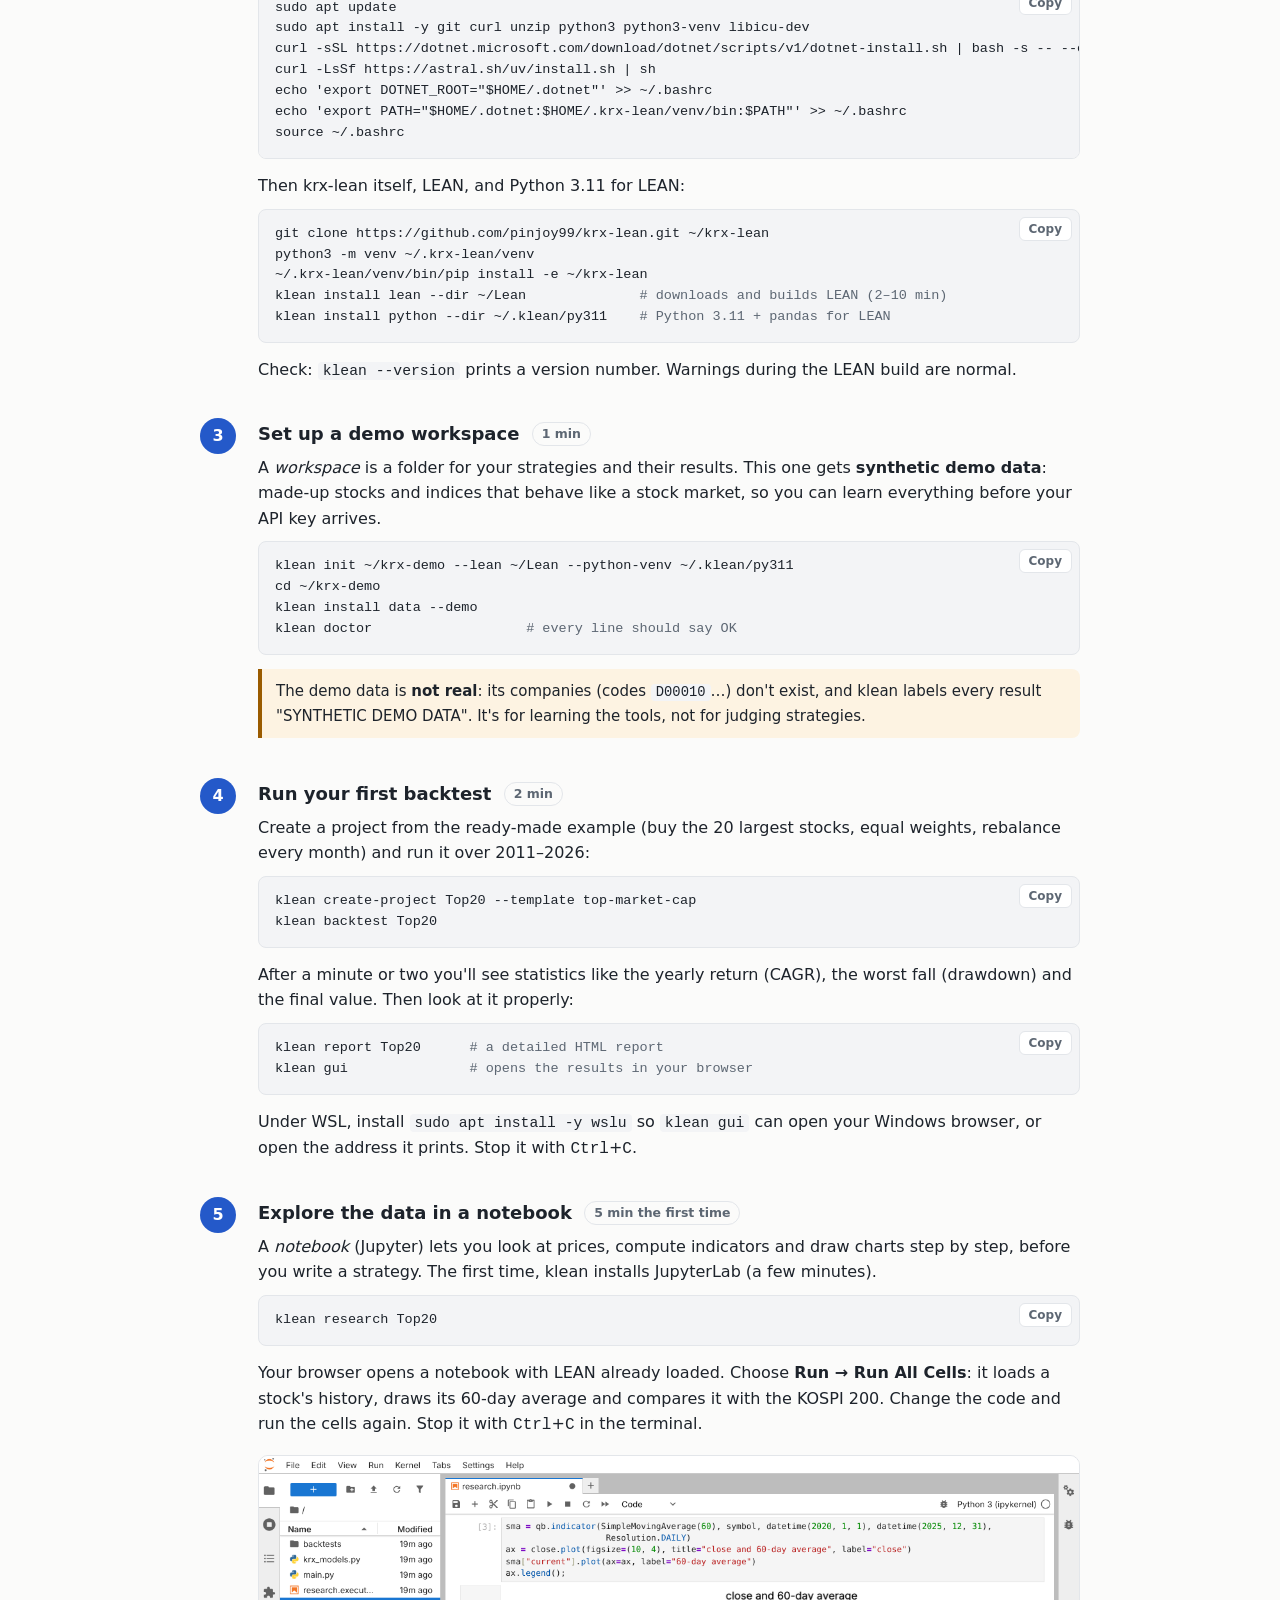
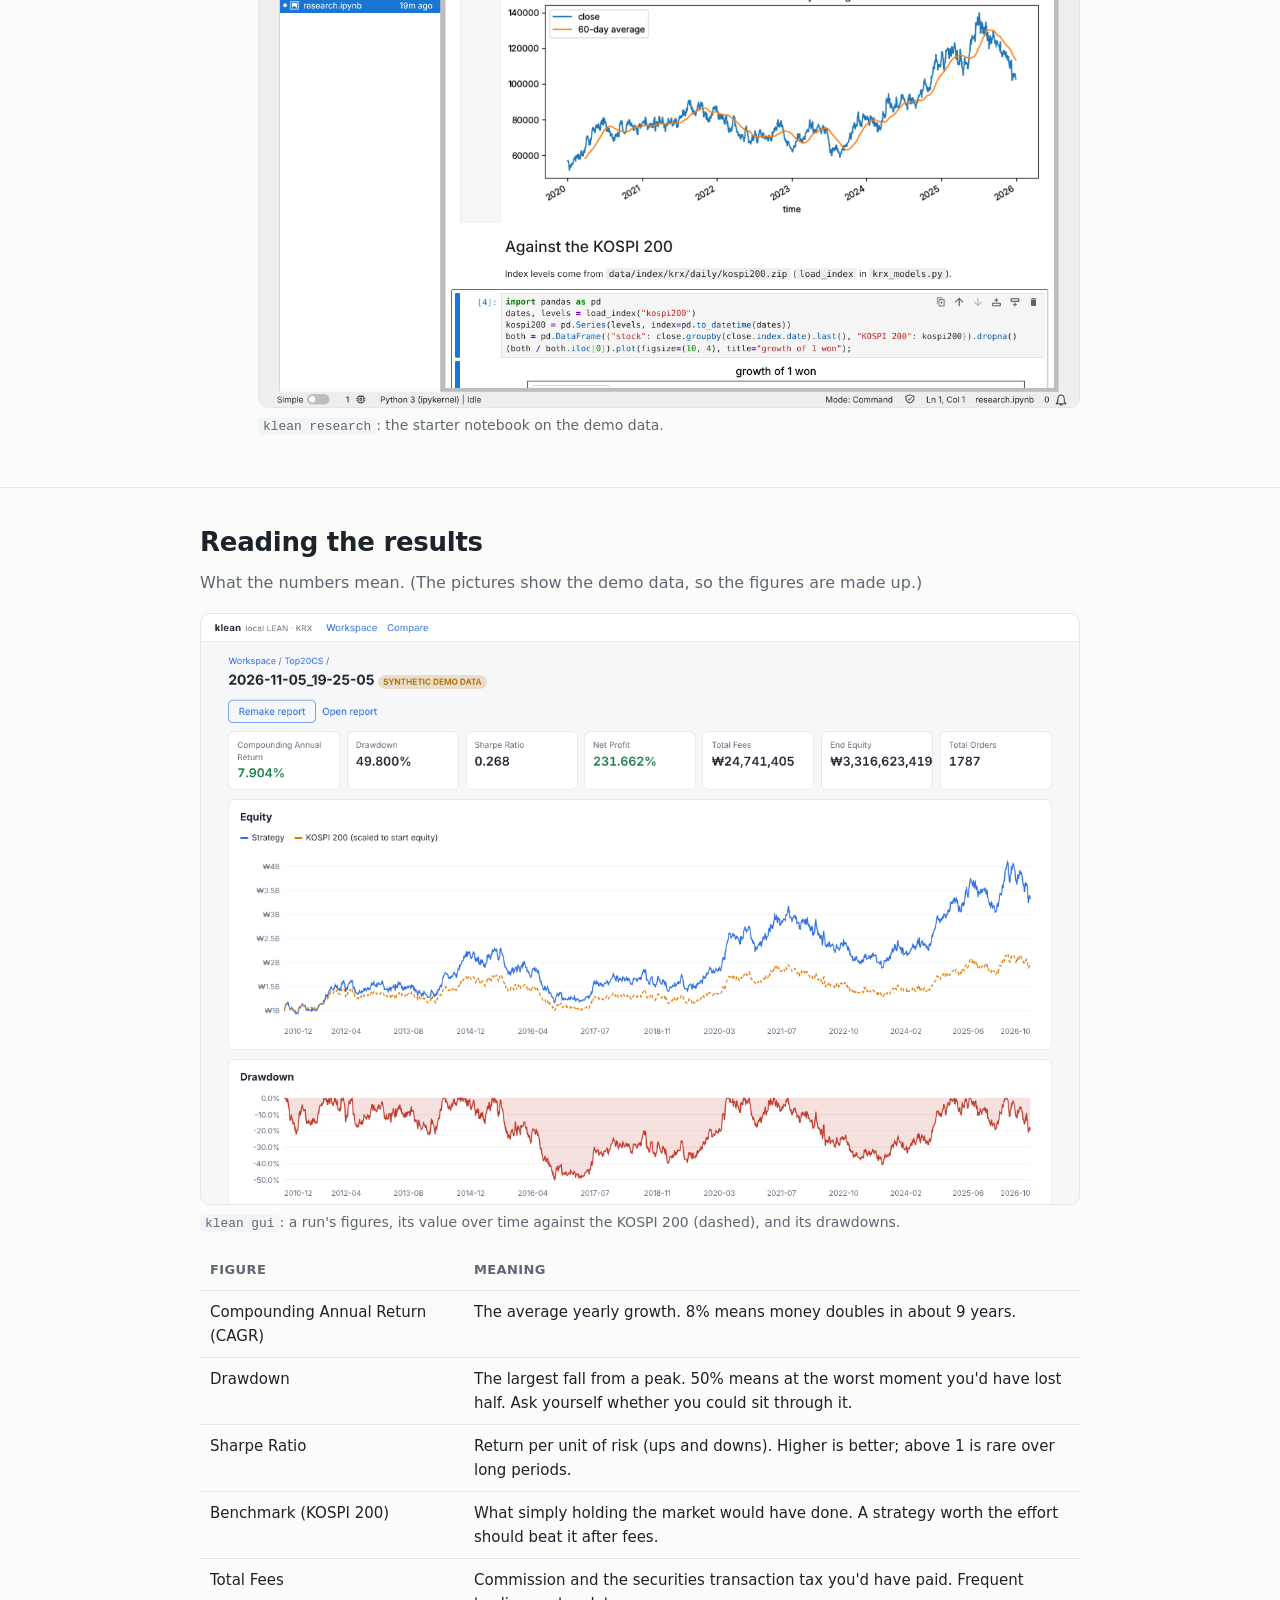
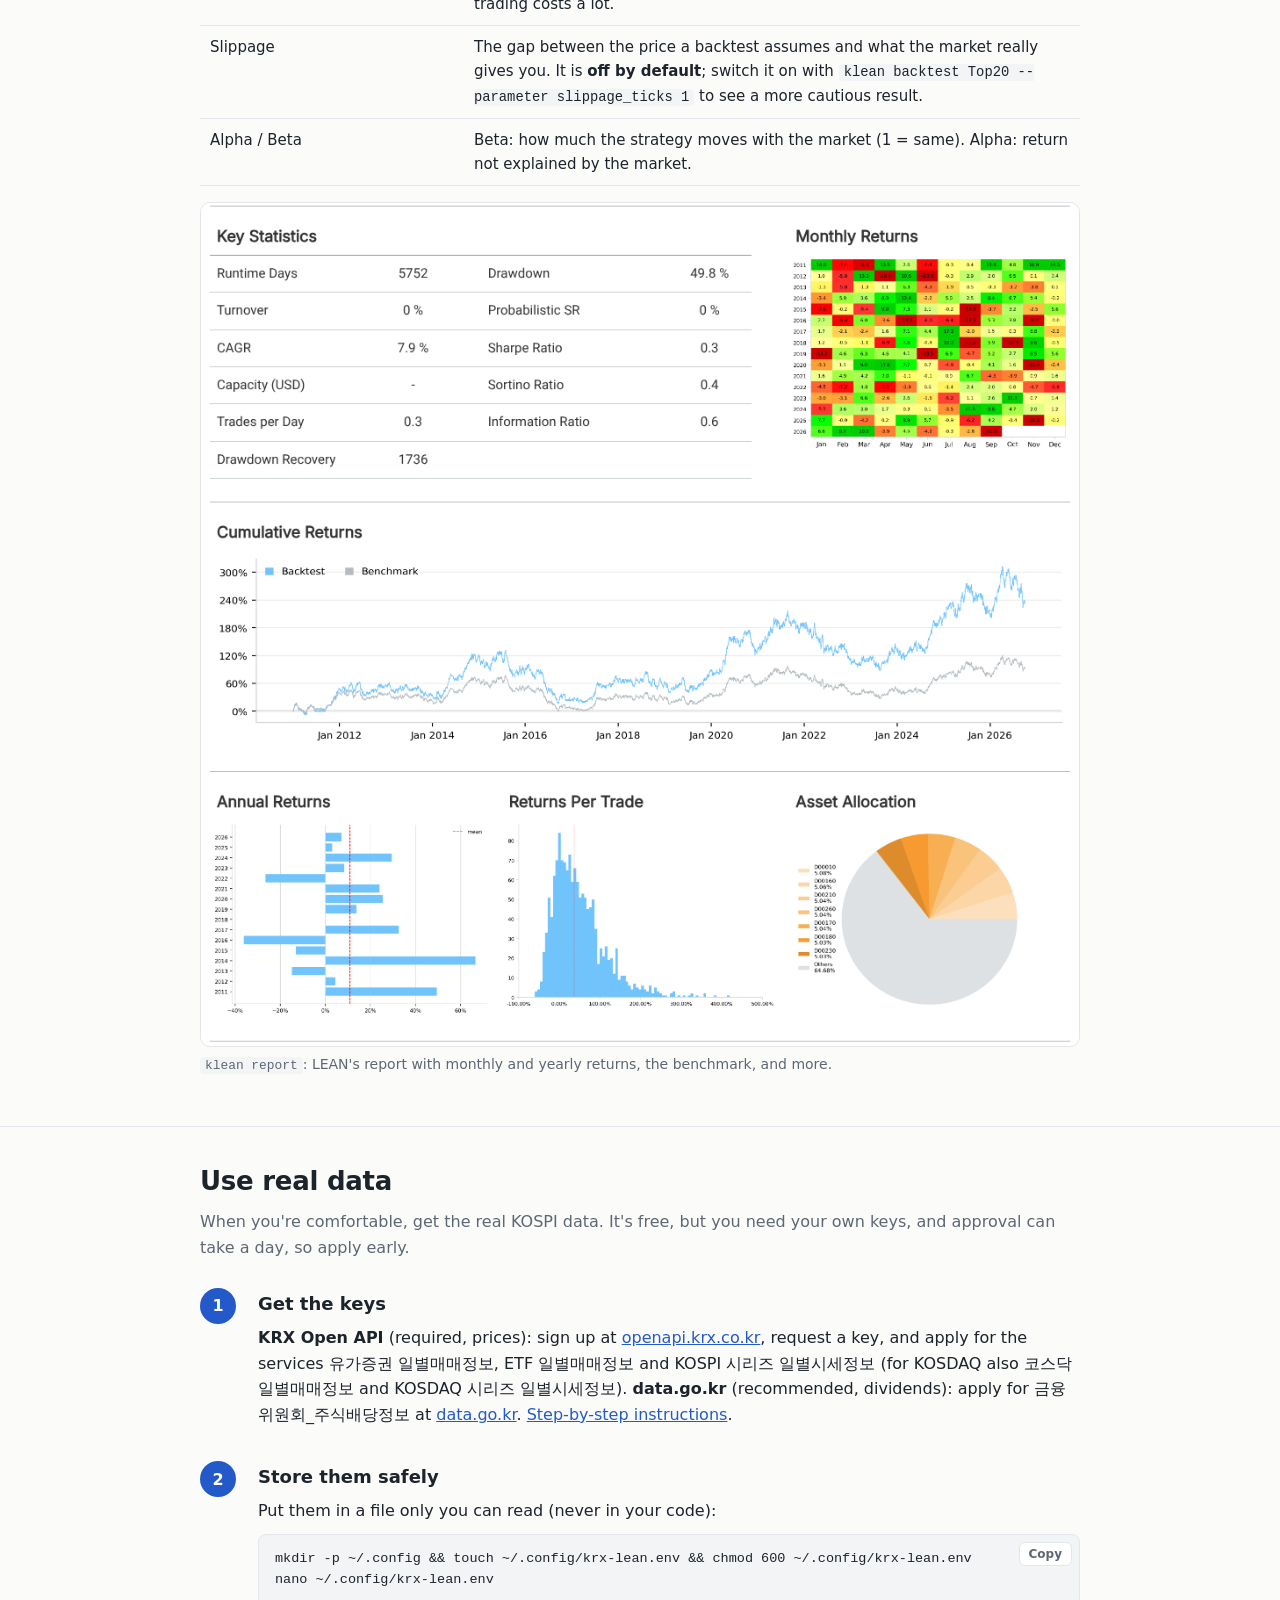
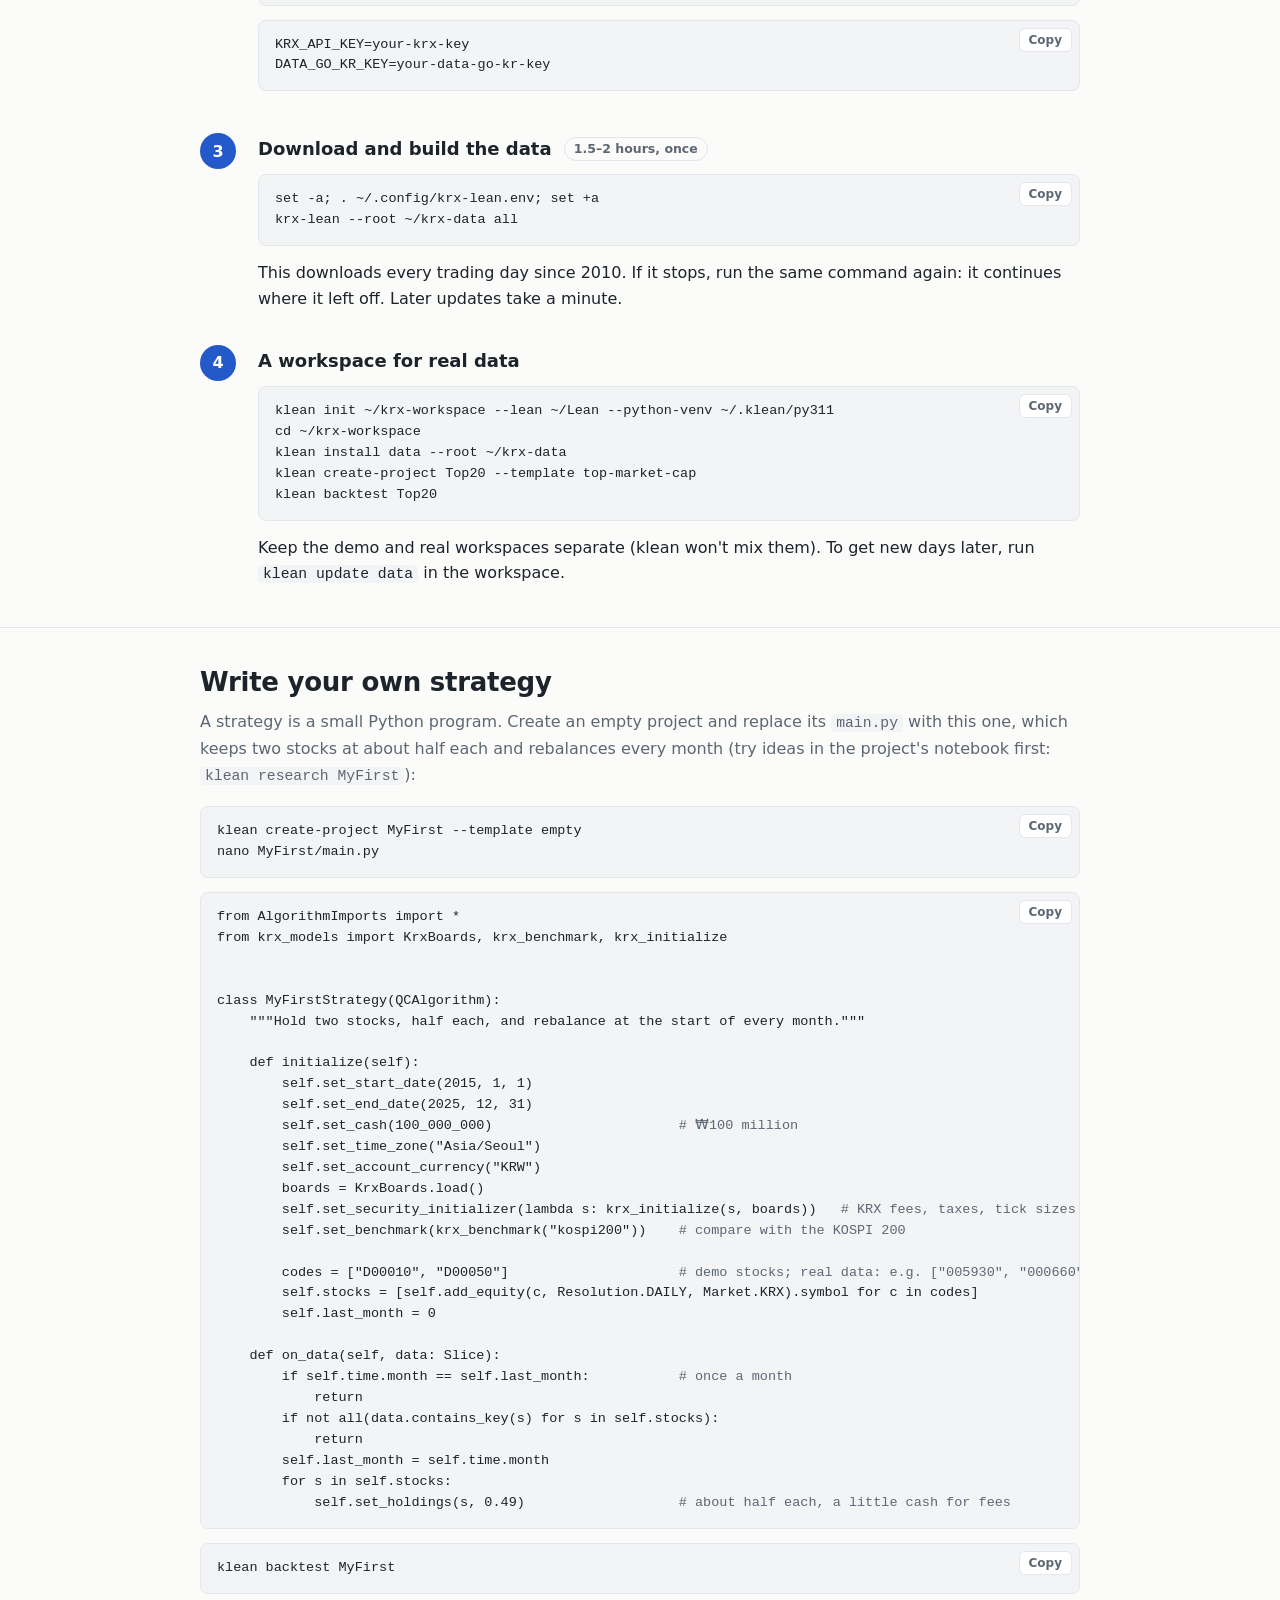
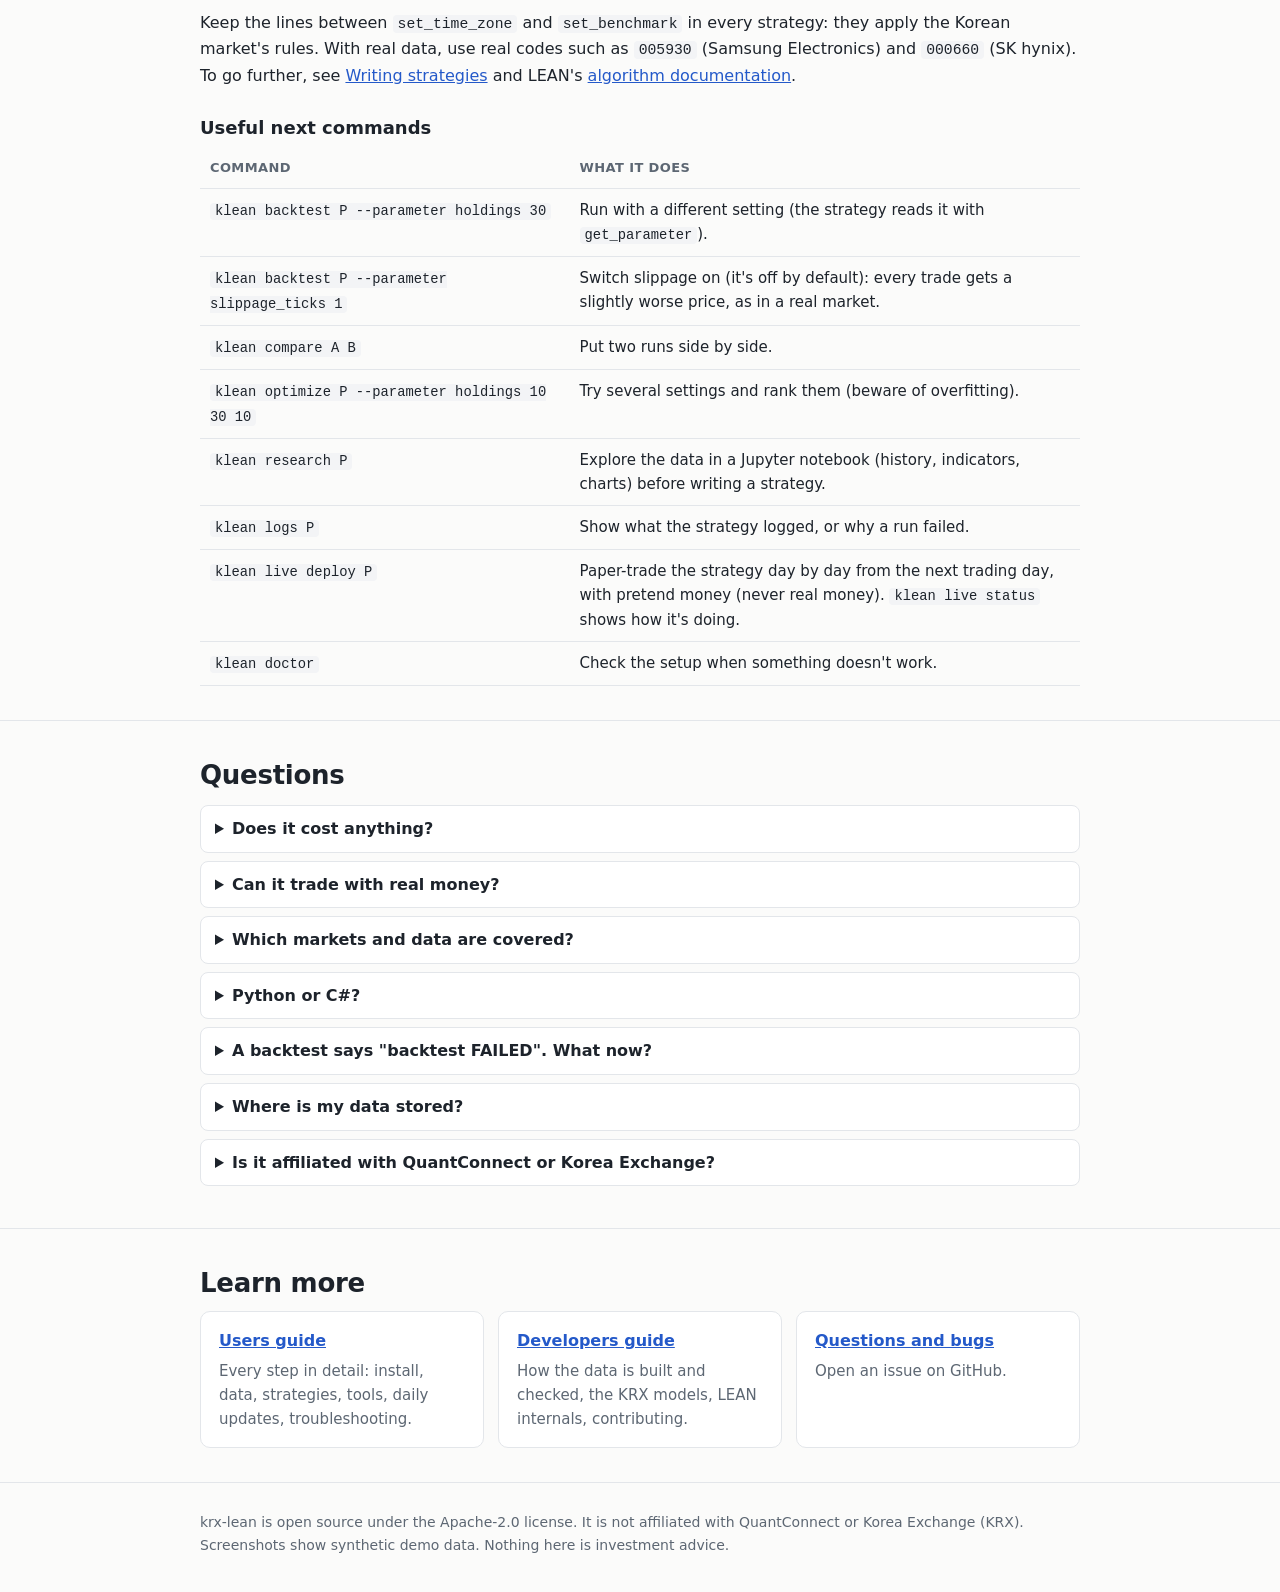
==== commit 02fbf21c: "0.0.22: docs for the research and paper trading scope READMEs (English, Korean), the beginner's guid" ====
--- a/docs/index.html
+++ b/docs/index.html
@@ -140,11 +140,11 @@
       <div class="card"><h3>A professional engine</h3><p>Built on <a href="https://github.com/QuantConnect/Lean">LEAN</a>,
         the open-source engine used by many quant traders, built from source on your machine.</p></div>
       <div class="card"><h3>One easy tool</h3><p><code>klean</code> sets everything up, runs backtests, compares runs,
-        searches parameters, makes reports, opens research notebooks, and shows results in your browser.</p></div>
+        searches parameters, makes reports, opens research notebooks, paper-trades strategies, and shows results in your browser.</p></div>
     </div>
     <div class="note warn" style="margin-top:18px"><strong>Not investment advice.</strong> Past results don't
       predict future returns, and a backtest is only as good as its assumptions. Slippage is off by default (you can
-      switch it on, see below), price limits aren't modelled yet, and krx-lean never places real orders.</div>
+      switch it on, see below), price limits aren't modelled yet, and krx-lean never places real-money orders.</div>
   </div>
 </section>
 
@@ -398,6 +398,7 @@
       <tr><td><code>klean optimize P --parameter holdings 10 30 10</code></td><td>Try several settings and rank them (beware of overfitting).</td></tr>
       <tr><td><code>klean research P</code></td><td>Explore the data in a Jupyter notebook (history, indicators, charts) before writing a strategy.</td></tr>
       <tr><td><code>klean logs P</code></td><td>Show what the strategy logged, or why a run failed.</td></tr>
+      <tr><td><code>klean live deploy P</code></td><td>Paper-trade the strategy day by day from the next trading day, with pretend money (never real money). <code>klean live status</code> shows how it's doing.</td></tr>
       <tr><td><code>klean doctor</code></td><td>Check the setup when something doesn't work.</td></tr>
     </table>
   </div>
@@ -409,7 +410,9 @@
     <details><summary>Does it cost anything?</summary>
       <p>No. krx-lean, LEAN and the data APIs are free. You don't need a QuantConnect account or subscription.</p></details>
     <details><summary>Can it trade with real money?</summary>
-      <p>Not yet. It only tests strategies on history. Nothing connects to a broker.</p></details>
+      <p>No. krx-lean is for research and paper trading only. Once a strategy works on history,
+        <code>klean live deploy</code> can paper-trade it day by day, with pretend money on klean's own paper broker or on a
+        Korea Investment 모의투자 (paper trading) account. It never places real-money orders.</p></details>
     <details><summary>Which markets and data are covered?</summary>
       <p>KOSPI stocks, ETFs and KOSDAQ stocks (KOSDAQ needs three more service approvals on your KRX key), daily prices from 2010. KONEX and intraday (minute) data aren't covered yet.</p></details>
     <details><summary>Python or C#?</summary>
